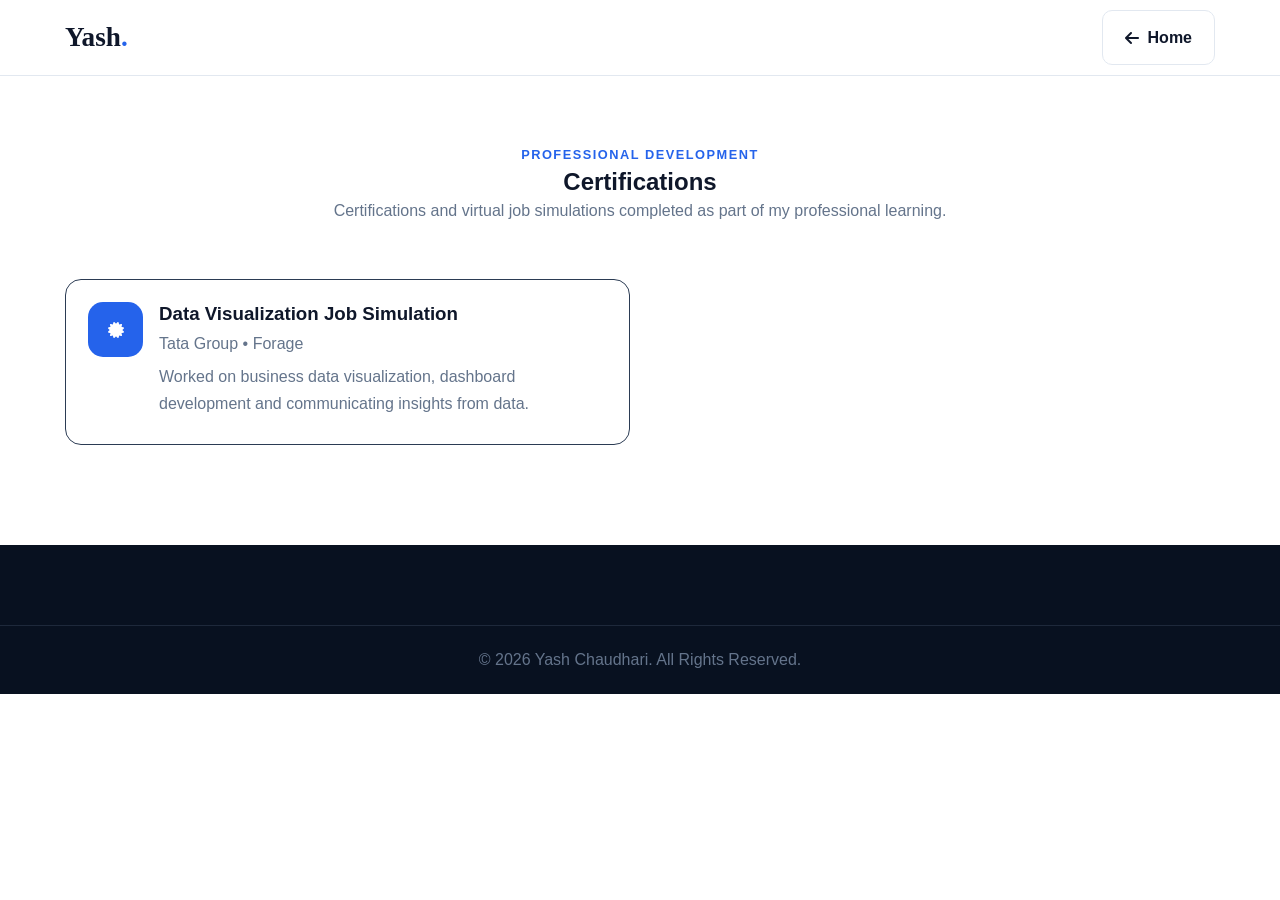
==== pages/certificates.html @ aae5e610 "Initial portfolio deployment" ====
<!DOCTYPE html>

<html lang="en">

<head>

    <meta charset="UTF-8">

    <meta name="viewport"
          content="width=device-width, initial-scale=1.0">

    <title>
        Certifications | Yash Chaudhari
    </title>

    <link rel="stylesheet"
          href="../css/style.css">

    <link rel="stylesheet"
          href="../css/responsive.css">

    <link rel="stylesheet"
          href="https://cdnjs.cloudflare.com/ajax/libs/font-awesome/6.5.2/css/all.min.css">

</head>

<body>

<header class="header">

    <div class="container navbar">

        <a href="../index.html"
           class="logo">

            Yash<span>.</span>

        </a>

        <a href="../index.html"
           class="btn btn-outline">

            <i class="fa-solid fa-arrow-left"></i>

            Home

        </a>

    </div>

</header>


<main>

<section class="section"
         style="padding-top:140px">

    <div class="container">

        <div class="section-heading">

            <span>
                Professional Development
            </span>

            <h1>
                Certifications
            </h1>

            <p>
                Certifications and virtual job simulations
                completed as part of my professional learning.
            </p>

        </div>


        <div class="cert-grid">

            <article class="certificate-card">

                <div class="certificate-icon">

                    <i class="fa-solid fa-certificate"></i>

                </div>

                <div>

                    <h3>
                        Data Visualization Job Simulation
                    </h3>

                    <p>
                        Tata Group • Forage
                    </p>

                    <p>
                        Worked on business data visualization,
                        dashboard development and communicating
                        insights from data.
                    </p>

                </div>

            </article>

        </div>

    </div>

</section>

</main>


<footer class="footer">

    <div class="footer-bottom">

        <p>
            © 2026 Yash Chaudhari.
            All Rights Reserved.
        </p>

    </div>

</footer>

</body>

</html>
---- css/style.css ----
:root {
    --primary: #2563eb;
    --primary-dark: #1d4ed8;
    --secondary: #0f172a;
    --text: #334155;
    --muted: #64748b;
    --background: #ffffff;
    --background-alt: #f8fafc;
    --card: #ffffff;
    --border: #e2e8f0;
    --shadow: 0 12px 35px rgba(15, 23, 42, 0.08);
    --radius: 18px;
}

body.dark-theme {
    --secondary: #f8fafc;
    --text: #cbd5e1;
    --muted: #94a3b8;
    --background: #0f172a;
    --background-alt: #111c31;
    --card: #162033;
    --border: #293548;
    --shadow: 0 15px 40px rgba(0,0,0,.25);
}

* {
    margin: 0;
    padding: 0;
    box-sizing: border-box;
}

html {
    scroll-behavior: smooth;
}

body {
    font-family: "Inter", sans-serif;
    background: var(--background);
    color: var(--text);
    line-height: 1.7;
    transition: background .3s ease, color .3s ease;
}

h1,
h2,
h3,
h4 {
    font-family: "Poppins", sans-serif;
    color: var(--secondary);
    line-height: 1.25;
}

a {
    text-decoration: none;
    color: inherit;
}

img {
    max-width: 100%;
    display: block;
}

ul {
    padding-left: 20px;
}

button,
input,
textarea {
    font: inherit;
}

button {
    cursor: pointer;
}

.container {
    width: min(1150px, 90%);
    margin: auto;
}

.section {
    padding: 100px 0;
}

.section-alt {
    background: var(--background-alt);
}

/* HEADER */

.header {
    position: fixed;
    top: 0;
    width: 100%;
    z-index: 1000;
    background: rgba(255,255,255,.9);
    backdrop-filter: blur(15px);
    border-bottom: 1px solid var(--border);
}

.dark-theme .header {
    background: rgba(15,23,42,.9);
}

.navbar {
    min-height: 75px;
    display: flex;
    justify-content: space-between;
    align-items: center;
}

.logo {
    font-family: "Poppins";
    font-size: 1.7rem;
    font-weight: 800;
    color: var(--secondary);
}

.logo span {
    color: var(--primary);
}

.nav-menu {
    display: flex;
    align-items: center;
    gap: 28px;
}

.nav-link {
    color: var(--text);
    font-size: .94rem;
    font-weight: 600;
    position: relative;
}

.nav-link:hover,
.nav-link.active {
    color: var(--primary);
}

.nav-link::after {
    content: "";
    position: absolute;
    left: 0;
    bottom: -8px;
    width: 0;
    height: 2px;
    background: var(--primary);
    transition: .3s;
}

.nav-link:hover::after,
.nav-link.active::after {
    width: 100%;
}

.nav-actions {
    display: flex;
    gap: 10px;
}

.theme-btn,
.menu-btn {
    width: 42px;
    height: 42px;
    border: 1px solid var(--border);
    border-radius: 10px;
    background: var(--card);
    color: var(--secondary);
}

.menu-btn {
    display: none;
}

/* HERO */

.hero {
    min-height: 100vh;
    padding-top: 150px;
    display: flex;
    align-items: center;
}

.hero-grid {
    display: grid;
    grid-template-columns: 1.2fr .8fr;
    align-items: center;
    gap: 80px;
}

.hero-tag {
    color: var(--primary);
    font-weight: 700;
    margin-bottom: 10px;
}

.hero h1 {
    font-size: clamp(3rem, 6vw, 5rem);
    margin-bottom: 10px;
}

.hero h1 span {
    color: var(--primary);
}

.hero h2 {
    font-size: clamp(1.3rem, 3vw, 2rem);
    margin-bottom: 22px;
}

.hero-description {
    max-width: 680px;
    font-size: 1.08rem;
    color: var(--muted);
}

.hero-buttons {
    display: flex;
    flex-wrap: wrap;
    gap: 15px;
    margin-top: 32px;
}

.btn {
    display: inline-flex;
    align-items: center;
    justify-content: center;
    gap: 9px;
    padding: 13px 22px;
    border-radius: 10px;
    font-weight: 700;
    border: 1px solid transparent;
    transition: .3s ease;
}

.btn-primary {
    background: var(--primary);
    color: white;
}

.btn-primary:hover {
    background: var(--primary-dark);
    transform: translateY(-3px);
}

.btn-outline {
    border-color: var(--border);
    background: var(--card);
    color: var(--secondary);
}

.btn-outline:hover {
    border-color: var(--primary);
    color: var(--primary);
    transform: translateY(-3px);
}

.social-links {
    display: flex;
    gap: 12px;
    margin-top: 30px;
}

.social-links a,
.footer-social a {
    width: 44px;
    height: 44px;
    display: grid;
    place-items: center;
    border-radius: 50%;
    border: 1px solid var(--border);
    background: var(--card);
    font-size: 1.2rem;
    transition: .3s;
}

.social-links a:hover,
.footer-social a:hover {
    background: var(--primary);
    color: white;
    transform: translateY(-4px);
}

.hero-image {
    position: relative;
    display: flex;
    justify-content: center;
    align-items: center;
}

.image-wrapper {
    position: relative;
    width: 370px;
    height: 420px;
    border-radius: 32px;
    overflow: hidden;

    background: var(--card);
    border: 6px solid var(--card);

    box-shadow:
        0 20px 50px rgba(15, 23, 42, 0.18),
        0 0 0 1px rgba(37, 99, 235, 0.08);

    transition:
        transform 0.35s ease,
        box-shadow 0.35s ease;
}

.image-wrapper:hover {
    transform: translateY(-6px);

    box-shadow:
        0 25px 60px rgba(15, 23, 42, 0.22),
        0 0 0 1px rgba(37, 99, 235, 0.15);
}

.image-wrapper img {
    width: 100%;
    height: 100%;

    object-fit: cover;

    /* Controls which part of your photo stays visible */
    object-position: center top;

    display: block;
}

/* HEADINGS */

.section-heading {
    text-align: center;
    max-width: 700px;
    margin: 0 auto 55px;
}

.section-heading > span {
    color: var(--primary);
    font-weight: 700;
    text-transform: uppercase;
    letter-spacing: 1.5px;
    font-size: .8rem;
}

.section-heading h2 {
    font-size: clamp(2rem, 4vw, 2.8rem);
    margin: 8px 0 12px;
}

.section-heading p {
    color: var(--muted);
}

/* ABOUT */

.about-grid {
    display: grid;
    grid-template-columns: 1fr 1fr;
    gap: 70px;
    align-items: center;
}

.about-text h3 {
    font-size: 1.7rem;
    margin-bottom: 18px;
}

.about-text p {
    color: var(--muted);
    margin-bottom: 17px;
}

.about-text .btn {
    margin-top: 12px;
}

.about-cards {
    display: grid;
    grid-template-columns: 1fr 1fr;
    gap: 18px;
}

.info-card {
    background: var(--card);
    border: 1px solid var(--border);
    padding: 22px;
    border-radius: var(--radius);
    box-shadow: var(--shadow);
}

.info-card i {
    color: var(--primary);
    font-size: 1.5rem;
    margin-bottom: 18px;
}

.info-card span,
.info-card strong {
    display: block;
}

.info-card span {
    font-size: .8rem;
    color: var(--muted);
    margin-bottom: 5px;
}

.info-card strong {
    color: var(--secondary);
}

/* SKILLS */

.skills-grid {
    display: grid;
    grid-template-columns: repeat(3, 1fr);
    gap: 22px;
}

.skill-card {
    padding: 30px;
    background: var(--card);
    border: 1px solid var(--border);
    border-radius: var(--radius);
    transition: .3s;
}

.skill-card:hover {
    transform: translateY(-7px);
    box-shadow: var(--shadow);
    border-color: var(--primary);
}

.skill-card > i {
    font-size: 2rem;
    color: var(--primary);
    margin-bottom: 18px;
}

.skill-card h3 {
    margin-bottom: 18px;
}

.skill-tags,
.tech-stack {
    display: flex;
    flex-wrap: wrap;
    gap: 8px;
}

.skill-tags span,
.tech-stack span {
    padding: 6px 11px;
    background: var(--background-alt);
    border: 1px solid var(--border);
    border-radius: 20px;
    font-size: .78rem;
}


/* ==================================
   TOOLS & TECHNOLOGIES SECTION
================================== */
/* REDUCE SPACE ABOVE TOOLKIT */

.toolkit-section {
    padding: 20px 0 60px;
    background: #0f172a;
}

/* REDUCE GAP BETWEEN SKILLS AND TOOLKIT */

#skills {
    padding-bottom: 20px;
}

#toolkit {
    padding-top: 10px;
}

.toolkit-panel {
    background: #0b111b;
    border: 1px solid #29364b;
    border-radius: 20px;
    padding: 28px;
}

/* Heading */

.toolkit-heading {
    display: flex;
    justify-content: space-between;
    align-items: center;
    gap: 40px;
    margin-bottom: 25px;
}

.toolkit-eyebrow {
    display: block;
    color: #22d3ee;
    font-size: 11px;
    font-weight: 700;
    letter-spacing: 1.5px;
    margin-bottom: 8px;
}

.toolkit-heading h2 {
    color: #ffffff;
    font-size: 24px;
    font-weight: 700;
}

.toolkit-heading p {
    color: #9bb5d4;
    max-width: 470px;
    font-size: 13px;
    line-height: 1.7;
}

/* Grid */

.technology-grid {
    display: grid;
    grid-template-columns: repeat(10, minmax(0, 1fr));
    gap: 12px;
}

/* Individual cards */

.technology-card {
    min-width: 0;
    min-height: 112px;
    background: #111b2b;
    border: 1px solid #293950;
    border-radius: 13px;

    display: flex;
    flex-direction: column;
    align-items: center;
    justify-content: center;

    gap: 12px;
    padding: 12px 5px;

    cursor: default;

    transition:
        transform 0.3s ease,
        border-color 0.3s ease,
        box-shadow 0.3s ease,
        background 0.3s ease;
}

.technology-card img {
    width: 42px;
    height: 42px;
    padding: 7px;

    object-fit: contain;
    background: #1b2940;

    border: 1px solid #30415c;
    border-radius: 10px;

    transition: transform 0.3s ease;
}

.technology-card span {
    color: #e2e8f0;
    font-size: 11px;
    font-weight: 600;
    text-align: center;
    line-height: 1.35;
    overflow-wrap: anywhere;
}


/* TECHNOLOGY LOGO STYLING */

.technology-card img {
    width: 46px;
    height: 46px;
    padding: 7px;

    object-fit: contain;

    background: #1b2940;
    border: 1px solid #30415c;
    border-radius: 10px;

    transition: transform 0.3s ease;
}

/* Hover animation */

.technology-card:hover {
    transform: translateY(-6px);
    border-color: #2563eb;
    background: #17243a;

    box-shadow:
        0 10px 25px rgba(37, 99, 235, 0.16);
}

.technology-card:hover img {
    transform: scale(1.12);
}

.technology-card:hover span {
    color: #60a5fa;
}


/* EXPERIENCE */

.timeline {
    max-width: 900px;
    margin: auto;
}

.timeline-card {
    display: grid;
    grid-template-columns: 60px 1fr;
    gap: 20px;
    background: var(--card);
    border: 1px solid var(--border);
    padding: 30px;
    border-radius: var(--radius);
    box-shadow: var(--shadow);
}

.timeline-icon,
.education-icon {
    width: 52px;
    height: 52px;
    display: grid;
    place-items: center;
    border-radius: 14px;
    background: var(--primary);
    color: white;
    font-size: 1.2rem;
}

.timeline-top {
    display: flex;
    justify-content: space-between;
    gap: 20px;
    margin-bottom: 18px;
}

.timeline-top h4 {
    color: var(--primary);
    margin-top: 4px;
}

.timeline-top span {
    color: var(--muted);
    white-space: nowrap;
}

.timeline-card li {
    margin: 8px 0;
    color: var(--muted);
}

/* PROJECTS */

.projects-grid {
    display: grid;
    grid-template-columns: repeat(2, 1fr);
    gap: 28px;
}

.project-card {
    overflow: hidden;
    background: var(--card);
    border: 1px solid var(--border);
    border-radius: var(--radius);
    transition: .35s;
}

.project-card:hover {
    transform: translateY(-8px);
    box-shadow: var(--shadow);
}

.project-image {
    height: 240px;
    overflow: hidden;
    background: var(--background-alt);
}

.project-image img {
    width: 100%;
    height: 100%;
    object-fit: cover;
    transition: transform .5s;
}

.project-card:hover .project-image img {
    transform: scale(1.04);
}

.project-content {
    padding: 25px;
}

.project-type {
    display: inline-block;
    color: var(--primary);
    font-size: .78rem;
    font-weight: 700;
    margin-bottom: 10px;
}

.project-content h3 {
    font-size: 1.35rem;
    margin-bottom: 10px;
}

.project-content p {
    color: var(--muted);
    margin-bottom: 18px;
}

.tech-stack {
    margin-bottom: 22px;
}

.project-links {
    display: flex;
    gap: 20px;
    border-top: 1px solid var(--border);
    padding-top: 18px;
}

.project-links a {
    font-weight: 700;
    font-size: .9rem;
    color: var(--secondary);
}

.project-links a:hover {
    color: var(--primary);
}

.center-button {
    text-align: center;
    margin-top: 45px;
}

/* CERTIFICATES */

.cert-grid {
    display: grid;
    grid-template-columns: repeat(2, 1fr);
    gap: 20px;
}

.certificate-card {
    background: var(--card);
    border: 1px solid var(--border);
    padding: 25px;
    border-radius: var(--radius);
    display: flex;
    gap: 20px;
}

.certificate-icon {
    width: 55px;
    height: 55px;
    flex-shrink: 0;
    display: grid;
    place-items: center;
    border-radius: 15px;
    background: var(--primary);
    color: white;
}

.certificate-card p {
    color: var(--muted);
    margin: 5px 0;
}

.certificate-card a {
    color: var(--primary);
    font-weight: 700;
    font-size: .85rem;
}

/* EDUCATION */

.education-card {
    max-width: 750px;
    margin: auto;
    padding: 30px;
    border: 1px solid var(--border);
    border-radius: var(--radius);
    background: var(--card);
    display: flex;
    gap: 22px;
    box-shadow: var(--shadow);
}

.education-card p {
    color: var(--primary);
    font-weight: 600;
    margin: 5px 0;
}

.education-card span {
    color: var(--muted);
}

/* CONTACT */

.contact-section {
    background: var(--background-alt);
}

.contact-grid {
    display: grid;
    grid-template-columns: 1fr 1fr;
    gap: 70px;
}

.contact-content h3 {
    font-size: 1.7rem;
    margin-bottom: 15px;
}

.contact-content > p {
    color: var(--muted);
}

.contact-links {
    display: grid;
    gap: 14px;
    margin-top: 30px;
}

.contact-links a {
    padding: 18px;
    border-radius: 14px;
    border: 1px solid var(--border);
    background: var(--card);
    display: flex;
    align-items: center;
    gap: 15px;
}

.contact-links i {
    font-size: 1.5rem;
    color: var(--primary);
}

.contact-links span,
.contact-links strong {
    display: block;
}

.contact-links span {
    color: var(--muted);
    font-size: .78rem;
}

.contact-form {
    background: var(--card);
    padding: 30px;
    border: 1px solid var(--border);
    border-radius: var(--radius);
    box-shadow: var(--shadow);
}

.form-group {
    margin-bottom: 18px;
}

.form-group label {
    display: block;
    margin-bottom: 7px;
    font-weight: 600;
    color: var(--secondary);
}

.form-group input,
.form-group textarea {
    width: 100%;
    border: 1px solid var(--border);
    background: var(--background);
    color: var(--text);
    padding: 13px;
    border-radius: 10px;
    outline: none;
}

.form-group input:focus,
.form-group textarea:focus {
    border-color: var(--primary);
}

/* FOOTER */

.footer {
    background: #081120;
    color: #cbd5e1;
    padding-top: 45px;
}

.footer .logo {
    color: white;
}

.footer-content {
    display: flex;
    justify-content: space-between;
    align-items: center;
    gap: 30px;
}

.footer-content p {
    margin-top: 7px;
    color: #94a3b8;
}

.footer-social {
    display: flex;
    gap: 10px;
}

.footer-social a {
    background: #111c31;
    border-color: #253149;
    color: white;
}

.footer-bottom {
    border-top: 1px solid #1e293b;
    text-align: center;
    margin-top: 35px;
    padding: 20px;
    color: #64748b;
}

/* SCROLL TOP */

.scroll-top {
    position: fixed;
    right: 25px;
    bottom: 25px;
    width: 45px;
    height: 45px;
    border: 0;
    border-radius: 12px;
    background: var(--primary);
    color: white;
    opacity: 0;
    visibility: hidden;
    transition: .3s;
}

.scroll-top.show {
    opacity: 1;
    visibility: visible;
}

/* ANIMATIONS */

.reveal {
    opacity: 0;
    transform: translateY(35px);
    transition:
        opacity .7s ease,
        transform .7s ease;
}

.reveal.visible {
    opacity: 1;
    transform: translateY(0);
}

/* ============================
   NLP & DEEP LEARNING ICONS
============================ */

.technology-symbol {
    width: 42px;
    height: 42px;
    padding: 7px;

    display: flex;
    align-items: center;
    justify-content: center;

    background: #1b2940;
    border: 1px solid #30415c;
    border-radius: 10px;

    color: #3b82f6;
    font-size: 23px;

    transition: transform 0.3s ease;
}

.technology-card:hover .technology-symbol {
    transform: scale(1.12);
}

/* INTERACTIVE SKILL CARDS */

.skill-card {
    cursor: pointer;
    position: relative;

    transition:
        transform 0.3s ease,
        box-shadow 0.3s ease,
        border-color 0.3s ease;

    transform-origin: center;
}

/* Hover effect */

.skill-card:hover {
    transform: translateY(-5px);
    border-color: #2563eb;
    box-shadow: 0 12px 30px rgba(37, 99, 235, 0.15);
}

/* Click-to-pop effect */

.skill-card.skill-active {
    transform: translateY(-8px) scale(1.035);

    border-color: #3b82f6;

    box-shadow:
        0 0 0 1px rgba(59, 130, 246, 0.3),
        0 15px 35px rgba(37, 99, 235, 0.25);

    z-index: 2;
}

/* Keep selected card raised when hovered */

.skill-card.skill-active:hover {
    transform: translateY(-8px) scale(1.035);
}

/* Keyboard focus */

.skill-card:focus-visible {
    outline: 2px solid #60a5fa;
    outline-offset: 4px;
}


/* ==========================================
   TOOLKIT - LIGHT & DARK MODE SUPPORT
========================================== */

/* LIGHT MODE - DEFAULT */

body:not(.dark-theme) .toolkit-section {
    background: #f8fafc;
}

body:not(.dark-theme) .toolkit-panel {
    background: #ffffff;
    border: 1px solid #e2e8f0;
    box-shadow: 0 8px 30px rgba(15, 23, 42, 0.04);
}

body:not(.dark-theme) .toolkit-heading h2 {
    color: #0f172a;
}

body:not(.dark-theme) .toolkit-heading p {
    color: #64748b;
}

body:not(.dark-theme) .toolkit-eyebrow {
    color: #2563eb;
}

/* LIGHT MODE TECHNOLOGY CARDS */

body:not(.dark-theme) .technology-card {
    background: #ffffff;
    border: 1px solid #e2e8f0;
    box-shadow: 0 2px 8px rgba(15, 23, 42, 0.03);
}

body:not(.dark-theme) .technology-card span {
    color: #334155;
}

body:not(.dark-theme) .technology-card img,
body:not(.dark-theme) .technology-symbol {
    background: #f1f5f9;
    border: 1px solid #e2e8f0;
}

body:not(.dark-theme) .technology-symbol {
    color: #2563eb;
}

/* LIGHT MODE HOVER */

body:not(.dark-theme) .technology-card:hover {
    background: #eff6ff;
    border-color: #3b82f6;

    transform: translateY(-6px);

    box-shadow:
        0 10px 25px rgba(37, 99, 235, 0.12);
}

body:not(.dark-theme) .technology-card:hover span {
    color: #2563eb;
}

/* ==========================================
   DARK MODE
========================================== */

body.dark-theme .toolkit-section {
    background: #0f172a;
}

body.dark-theme .toolkit-panel {
    background: #0b111b;
    border: 1px solid #29364b;
}

body.dark-theme .toolkit-heading h2 {
    color: #ffffff;
}

body.dark-theme .toolkit-heading p {
    color: #9bb5d4;
}

body.dark-theme .toolkit-eyebrow {
    color: #22d3ee;
}

body.dark-theme .technology-card {
    background: #111b2b;
    border: 1px solid #293950;
}

body.dark-theme .technology-card span {
    color: #e2e8f0;
}

body.dark-theme .technology-card img,
body.dark-theme .technology-symbol {
    background: #1b2940;
    border: 1px solid #30415c;
}

body.dark-theme .technology-symbol {
    color: #3b82f6;
}

/* DARK MODE HOVER */

body.dark-theme .technology-card:hover {
    background: #17243a;
    border-color: #3b82f6;

    transform: translateY(-6px);

    box-shadow:
        0 10px 25px rgba(37, 99, 235, 0.16);
}

body.dark-theme .technology-card:hover span {
    color: #60a5fa;
}

/* SMOOTH THEME TRANSITION */

.toolkit-section,
.toolkit-panel,
.toolkit-heading h2,
.toolkit-heading p,
.technology-card,
.technology-card span,
.technology-card img,
.technology-symbol {
    transition:
        background-color 0.3s ease,
        color 0.3s ease,
        border-color 0.3s ease,
        box-shadow 0.3s ease,
        transform 0.3s ease;
}


/* =====================================
   PROFESSIONAL EXPERIENCE TIMELINE
===================================== */

.experience-section {
    background: var(--background-alt);
}

.experience-timeline {
    max-width: 1050px;
    margin: 0 auto;
    position: relative;
}

/* Vertical timeline */

.experience-item {
    position: relative;
    padding: 0 0 20px 32px;
    border-left: 1px solid var(--border);
}

/* Turquoise timeline dot */

.experience-dot {
    position: absolute;
    left: -5px;
    top: 8px;

    width: 9px;
    height: 9px;

    background: #14b8a6;
    border-radius: 50%;

    box-shadow: 0 0 0 4px var(--background-alt);
}

/* Role, company and date */

.experience-header {
    display: flex;
    justify-content: space-between;
    align-items: flex-start;
    gap: 24px;
    margin-bottom: 15px;
}

.experience-heading h3 {
    font-size: 1.15rem;
    font-weight: 700;
    color: var(--secondary);
    margin-bottom: 5px;
}

.experience-heading h4 {
    font-size: 0.9rem;
    font-weight: 600;
    color: #0d9488;
}

.experience-date {
    font-size: 0.75rem;
    font-weight: 600;
    letter-spacing: 0.5px;
    color: var(--muted);
    white-space: nowrap;
    padding-top: 4px;
}

/* Responsibilities */

.experience-list {
    list-style: none;
    margin: 0;
    padding: 0;
}

.experience-list li {
    position: relative;
    padding-left: 18px;
    margin-bottom: 13px;

    color: var(--text);
    font-size: 0.94rem;
    line-height: 1.8;
}

/* Turquoise bullet points */

.experience-list li::before {
    content: "";
    position: absolute;
    left: 0;
    top: 12px;

    width: 5px;
    height: 5px;

    background: #14b8a6;
    border-radius: 50%;
}

/* Dark theme */

body.dark-theme .experience-section {
    background: var(--background-alt);
}

body.dark-theme .experience-heading h4 {
    color: #2dd4bf;
}

/* Subtle interaction */

.experience-item {
    transition: transform 0.3s ease;
}

.experience-item:hover {
    transform: translateX(4px);
}

/* =====================================
   TOOLKIT - MATCH WEBSITE BACKGROUND
===================================== */

/* Match the website background */
#toolkit.toolkit-section {
    background: var(--background);
}

/* Remove the separate dark panel */
#toolkit .toolkit-panel {
    background: transparent;
    border: none;
    box-shadow: none;
    border-radius: 0;
    padding: 0;
}

/* Keep heading consistent with website */
#toolkit .toolkit-heading h2 {
    color: var(--secondary);
}

#toolkit .toolkit-heading p {
    color: var(--muted);
}

#toolkit .toolkit-eyebrow {
    color: var(--primary);
}

/* Technology cards */
#toolkit .technology-card {
    background: var(--card);
    border: 1px solid var(--border);
}

#toolkit .technology-card span {
    color: var(--text);
}

/* Icon containers */
#toolkit .technology-card img,
#toolkit .technology-symbol {
    background: var(--background-alt);
    border: 1px solid var(--border);
}

/* Hover effects */
#toolkit .technology-card:hover {
    transform: translateY(-6px);
    border-color: var(--primary);
    box-shadow: 0 10px 25px rgba(37, 99, 235, 0.15);
}

/* PROFESSIONAL TOOLKIT OUTER BORDER */

#toolkit .toolkit-panel {
    background: transparent;

    border: 1px solid #334155;

    border-radius: 14px;

    padding: 28px;

    box-shadow: none;

    transition:
        border-color 0.3s ease,
        background-color 0.3s ease;
}

/* LIGHT MODE */

body:not(.dark-theme) #toolkit .toolkit-panel {
    border-color: #cbd5e1;
}

/* DARK MODE */

body.dark-theme #toolkit .toolkit-panel {
    border-color: #475569;
}


/* ===================================
   INTERACTIVE SKILL BADGES
=================================== */

/* Target individual skill badges */
#skills .skill-tags span,
#skills .skill-tags button {
    display: inline-flex;
    align-items: center;
    justify-content: center;

    cursor: pointer;
    position: relative;

    transition:
        transform 0.25s ease,
        background-color 0.25s ease,
        border-color 0.25s ease,
        box-shadow 0.25s ease;
}

/* Hover effect */

#skills .skill-tags span:hover,
#skills .skill-tags button:hover {
    transform: translateY(-3px) scale(1.05);
    border-color: #3b82f6;
}

/* Click selected effect */

#skills .skill-tags .badge-active {
    transform: translateY(-4px) scale(1.08);
    border-color: #3b82f6;
    background: rgba(37, 99, 235, 0.14);
    color: #60a5fa;

    box-shadow:
        0 4px 15px rgba(37, 99, 235, 0.25);

    z-index: 2;
}

/* Keep badge popped when hovered */

#skills .skill-tags .badge-active:hover {
    transform: translateY(-4px) scale(1.08);
}

/* Keyboard focus */

#skills .skill-tags button:focus-visible {
    outline: 2px solid #60a5fa;
    outline-offset: 3px;
}

@media (prefers-reduced-motion: reduce) {
    #skills .skill-tags span,
    #skills .skill-tags button {
        transition: none;
    }
}


/* ====================================
   PROFESSIONAL PROJECT ACTION BUTTONS
==================================== */

.project-actions {
    display: flex;
    align-items: center;
    flex-wrap: wrap;
    gap: 12px;
    margin-top: 18px;
}

.project-btn {
    display: inline-flex;
    align-items: center;
    justify-content: center;
    gap: 9px;

    min-width: 125px;
    min-height: 44px;
    padding: 10px 18px;

    font-size: 13px;
    font-weight: 600;
    text-decoration: none;
    border-radius: 10px;

    transition:
        transform 0.25s ease,
        background-color 0.25s ease,
        border-color 0.25s ease,
        box-shadow 0.25s ease;
}

/* GitHub - outlined button */

.github-btn {
    color: var(--text);
    background: transparent;
    border: 1px solid var(--border);
}

.github-btn:hover {
    color: var(--primary);
    background: rgba(59, 130, 246, 0.08);
    border-color: #3b82f6;
    transform: translateY(-3px);
}

/* Live Demo - filled button */

.demo-btn {
    color: #ffffff;
    background: #2563eb;
    border: 1px solid #2563eb;
}

.demo-btn:hover {
    color: #ffffff;
    background: #1d4ed8;
    border-color: #1d4ed8;
    transform: translateY(-3px);
    box-shadow: 0 8px 20px rgba(37, 99, 235, 0.25);
}

/* Icon sizing */

.project-btn i {
    font-size: 15px;
}

/* Keyboard accessibility */

.project-btn:focus-visible {
    outline: 2px solid #60a5fa;
    outline-offset: 3px;
}

@media (prefers-reduced-motion: reduce) {
    .project-btn {
        transition: none;
    }

    .project-btn:hover {
        transform: none;
    }
}


/* =====================================
   EXPAND PROJECT CARD WIDTH
===================================== */

/* Project grid container */

.projects-grid {
    display: grid;
    grid-template-columns: repeat(2, minmax(0, 1fr));
    gap: 24px;
    width: 100%;
}

/* Make Vehicle Price Prediction full width */


/* Professional project card layout */

.vehicle-project {
    overflow: hidden;
    border-radius: 16px;
}

/* Project screenshot */

.vehicle-project .project-image {
    width: 100%;
    height: 340px;
    overflow: hidden;
}

.vehicle-project .project-image img {
    display: block;
    width: 100%;
    height: 100%;
    object-fit: cover;
    object-position: center top;
}

/* Project content */

.vehicle-project .project-content {
    padding: 28px;
}

/* Project description */

.vehicle-project .project-content p {
    max-width: 850px;
    line-height: 1.8;
}


/* ==========================================
   ALIGN PROJECT BUTTONS AT SAME HEIGHT
========================================== */

/* Make project cards equal height */
.projects-grid {
    align-items: stretch;
}

/* Project card layout */
.project-card {
    display: flex;
    flex-direction: column;
    height: 100%;
}

/* Project content */
.project-card .project-content {
    display: flex;
    flex-direction: column;
    flex: 1;
}

/* Push buttons to the bottom */
.project-card .project-actions {
    margin-top: auto;
    padding-top: 20px;

    display: flex;
    align-items: center;
    justify-content: flex-start;
    gap: 12px;
    flex-wrap: wrap;
}

/* Consistent button dimensions */
.project-card .project-btn {
    min-width: 100px;
    min-height: 38px;

    display: inline-flex;
    align-items: center;
    justify-content: center;
    gap: 8px;
}


/* ==========================================
   INTERACTIVE PROJECT TECHNOLOGY BADGES
========================================== */

.project-card .tech-stack span {
    display: inline-flex;
    align-items: center;
    justify-content: center;

    position: relative;
    cursor: pointer;
    user-select: none;

    transition:
        transform 0.25s ease,
        background-color 0.25s ease,
        border-color 0.25s ease,
        box-shadow 0.25s ease,
        color 0.25s ease;
}

/* Hover animation */

.project-card .tech-stack span:hover {
    transform: translateY(-3px) scale(1.05);
    border-color: #3b82f6;
}

/* Selected badge animation */

.project-card .tech-stack span.tech-active {
    transform: translateY(-4px) scale(1.08);

    background: rgba(37, 99, 235, 0.15);
    border-color: #3b82f6;
    color: #60a5fa;

    box-shadow:
        0 5px 16px rgba(37, 99, 235, 0.25);

    z-index: 2;
}

/* Keep the selected badge raised */

.project-card .tech-stack span.tech-active:hover {
    transform: translateY(-4px) scale(1.08);
}

/* Keyboard focus */

.project-card .tech-stack span:focus-visible {
    outline: 2px solid #60a5fa;
    outline-offset: 3px;
}

/* Mobile optimization */

@media (max-width: 480px) {
    .project-card .tech-stack span.tech-active {
        transform: translateY(-2px) scale(1.04);
    }
}

/* Accessibility */

@media (prefers-reduced-motion: reduce) {
    .project-card .tech-stack span {
        transition: none;
    }

    .project-card .tech-stack span:hover,
    .project-card .tech-stack span.tech-active {
        transform: none;
    }
}


/* VIEW ALL PROJECTS BUTTON */

.view-all-btn {
    display: inline-flex;
    align-items: center;
    justify-content: center;
    gap: 12px;

    padding: 13px 22px;
    border: 1px solid var(--border);
    border-radius: 10px;

    background: var(--card);
    color: var(--text);

    font-size: 14px;
    font-weight: 600;
    text-decoration: none;

    transition: all 0.3s ease;
}

.view-all-btn:hover {
    background: #2563eb;
    color: #ffffff;
    border-color: #2563eb;
    transform: translateY(-3px);
    box-shadow: 0 8px 20px rgba(37,99,235,0.2);
}

.view-all-btn i {
    transition: transform 0.3s ease;
}

.view-all-btn:hover i {
    transform: translateX(4px);
}


/* ======================================
   UNIFORM PROJECT CARD SIZES
====================================== */

/* Two equal columns on desktop */

.projects-grid {
    display: grid;
    grid-template-columns: repeat(2, minmax(0, 1fr));
    gap: 24px;
    align-items: stretch;
}

/* Equal project card dimensions */

.projects-grid > .project-card {
    grid-column: auto;
    width: 100%;
    max-width: none;

    display: flex;
    flex-direction: column;

    height: 100%;
    overflow: hidden;
    border-radius: 16px;
}

/* Consistent screenshot dimensions */

.projects-grid .project-image {
    width: 100%;
    height: 230px;
    overflow: hidden;
}

.projects-grid .project-image img {
    display: block;
    width: 100%;
    height: 100%;

    object-fit: cover;
    object-position: center top;
}

/* Consistent project content */

.projects-grid .project-content {
    display: flex;
    flex-direction: column;
    flex: 1;

    padding: 22px;
}

/* Align buttons along bottom */

.projects-grid .project-actions {
    margin-top: auto;
    padding-top: 20px;

    display: flex;
    align-items: center;
    gap: 12px;
}


/* ==================================
   PROFESSIONAL CONTACT CARDS
================================== */

.contact-links {
    display: flex;
    flex-direction: column;
    gap: 14px;
    margin-top: 28px;
}

.contact-link {
    display: flex;
    align-items: center;
    gap: 16px;

    padding: 18px 20px;

    background: var(--card);
    border: 1px solid var(--border);
    border-radius: 14px;

    text-decoration: none;
    transition: all 0.3s ease;
}

/* Contact icons */

.contact-icon {
    width: 42px;
    height: 42px;

    display: flex;
    align-items: center;
    justify-content: center;
    flex-shrink: 0;

    background: rgba(37, 99, 235, 0.1);
    border-radius: 11px;

    color: #2563eb;
    font-size: 19px;
}

/* Contact text */

.contact-details {
    display: flex;
    flex-direction: column;
    gap: 5px;
    min-width: 0;
}

.contact-details span {
    font-size: 12px;
    color: var(--muted);
}

.contact-details strong {
    font-size: 14px;
    font-weight: 600;
    color: var(--text);
    overflow-wrap: anywhere;
}

/* Right arrow */

.contact-arrow {
    margin-left: auto;
    font-size: 13px;
    color: var(--muted);
    opacity: 0;

    transition: all 0.3s ease;
}

/* Hover effect */

.contact-link:hover {
    transform: translateY(-4px);
    border-color: var(--primary);

    box-shadow:
        0 10px 25px rgba(37, 99, 235, 0.12);
}

.contact-link:hover .contact-arrow {
    opacity: 1;
    color: var(--primary);
    transform: translate(2px, -2px);
}

.contact-link:focus-visible {
    outline: 2px solid var(--primary);
    outline-offset: 3px;
}

@media (prefers-reduced-motion: reduce) {
    .contact-link,
    .contact-arrow {
        transition: none;
    }

    .contact-link:hover {
        transform: none;
    }
}


/* CERTIFICATE DETAILS */

.certificate-organization {
    color: var(--muted);
    font-size: 14px;
    margin: 6px 0;
}

.certificate-date {
    display: block;
    color: var(--muted);
    font-size: 12px;
    margin: 8px 0 14px;
}

/* VIEW CERTIFICATE BUTTON */


/* ==========================================
   MODERN GRADIENT CERTIFICATE BUTTON
========================================== */

#certifications a.certificate-view-btn {
    display: inline-flex;
    align-items: center;
    justify-content: center;
    gap: 7px;

    width: fit-content;
    min-width: 0;
    min-height: 34px;

    padding: 8px 15px;
    margin-top: 12px;

    /* Blue to Purple Gradient */
    background: linear-gradient(
        135deg,
        #2563eb 0%,
        #7c3aed 100%
    );

    /* Always visible text */
    color: #ffffff !important;
    -webkit-text-fill-color: #ffffff;

    border: none;
    border-radius: 999px;

    font-size: 12px;
    font-weight: 600;
    line-height: 1.2;
    text-decoration: none;

    opacity: 1;
    visibility: visible;

    cursor: pointer;

    box-shadow: 0 4px 12px rgba(79, 70, 229, 0.18);

    transition:
        transform 0.25s ease,
        box-shadow 0.25s ease,
        filter 0.25s ease;
}

/* Icon and text always white */

#certifications .certificate-view-btn span,
#certifications .certificate-view-btn i {
    color: #ffffff !important;
    -webkit-text-fill-color: #ffffff;
    opacity: 1;
    visibility: visible;
}

/* Professional hover */

#certifications a.certificate-view-btn:hover {
    color: #ffffff !important;
    -webkit-text-fill-color: #ffffff;

    transform: translateY(-3px) scale(1.035);

    filter: brightness(1.12);

    box-shadow:
        0 8px 20px rgba(99, 102, 241, 0.3);
}

/* Click animation */

#certifications a.certificate-view-btn:active {
    transform: scale(0.97);
}

/* Keyboard focus */

#certifications a.certificate-view-btn:focus-visible {
    outline: 2px solid #93c5fd;
    outline-offset: 3px;
}

/* Prevent button stretching inside flex containers */

#certifications .certificate-content .certificate-view-btn {
    align-self: flex-start;
    flex: 0 0 auto;
}

/* Reduced motion */

@media (prefers-reduced-motion: reduce) {
    #certifications a.certificate-view-btn {
        transition: none;
    }

    #certifications a.certificate-view-btn:hover,
    #certifications a.certificate-view-btn:active {
        transform: none;
    }
}


/* =========================================
   CERTIFICATE BUTTON ALIGNMENT FIX
   ========================================= */

/* Equal-height certificate cards */
.certifications-grid {
    display: grid;
    grid-template-columns: repeat(2, minmax(0, 1fr));
    gap: 20px;
    align-items: stretch;
}

/* Certificate card layout */
.certificate-card {
    display: flex;
    align-items: flex-start;
    gap: 16px;

    height: 100%;
    box-sizing: border-box;
    padding: 22px;

    border-radius: 16px;
}

/* Certificate information */
.certificate-content {
    display: flex;
    flex-direction: column;
    align-items: flex-start;

    flex: 1;
    min-width: 0;
    height: 100%;
}

/* Certificate title */
.certificate-content h3 {
    margin: 0 0 8px;
    line-height: 1.4;
}

/* Organization name */
.certificate-organization {
    margin: 0 0 8px;
}

/* Certificate date */
.certificate-date {
    display: block;
    margin-bottom: 6px;
}

/* VIEW CERTIFICATE BUTTON */
.certificate-view-btn {
    display: inline-flex;
    align-items: center;
    justify-content: center;
    gap: 7px;

    width: fit-content;
    margin-top: auto;

    padding: 9px 16px;
    border-radius: 50px;

    background: linear-gradient(
        135deg,
        #2563eb,
        #7c3aed
    );

    color: #ffffff !important;
    text-decoration: none;

    font-size: 12px;
    font-weight: 600;
    white-space: nowrap;

    transition: transform 0.3s ease,
                box-shadow 0.3s ease;
}

/* Space above button */
.certificate-view-btn {
    margin-top: auto;
}

/* Hover animation */
.certificate-view-btn:hover {
    transform: translateY(-3px);

    box-shadow:
        0 6px 18px rgba(99, 102, 241, 0.35);
}

/* Responsive layout */
@media (max-width: 768px) {

    .certifications-grid {
        grid-template-columns: 1fr;
        gap: 16px;
    }

    .certificate-card {
        min-height: 190px;
    }
}



/* CERTIFICATE CARD ALIGNMENT */

.certificate-card {
    display: flex;
    align-items: flex-start;
    gap: 16px;
    height: 100%;
    box-sizing: border-box;
}

.certificate-content {
    display: flex;
    flex-direction: column;
    align-items: flex-start;
    flex: 1;
    min-width: 0;
    align-self: stretch;
}

.certificate-view-btn {
    display: inline-flex;
    align-items: center;
    justify-content: center;
    gap: 7px;

    width: fit-content;
    margin-top: auto;
    padding: 8px 14px;

    border-radius: 50px;
    background: linear-gradient(135deg, #2563eb, #7c3aed);
    color: #ffffff !important;

    font-size: 11px;
    font-weight: 600;
    text-decoration: none;
    white-space: nowrap;

    transition: transform 0.3s ease,
                box-shadow 0.3s ease;
}

.certificate-view-btn:hover {
    transform: translateY(-3px);
    box-shadow: 0 6px 18px rgba(99, 102, 241, 0.35);
}


/* Move only Cisco Python Certificate Button Downward */

.certificate-view-btn.cisco-python-btn {
    position: relative;
    top: 20px;
}

/* Keep hover animation */
.certificate-view-btn.cisco-python-btn:hover {
    transform: translateY(-3px);
}


/* ========================================
   PROFESSIONAL EXPERIENCE TIMELINE
======================================== */

.experience-item {
    position: relative;
    padding: 0 0 32px 30px;
    border-left: 1px solid #2b3b53;
}

/* Timeline dot */
.experience-item::before {
    content: "";
    position: absolute;
    left: -5px;
    top: 8px;

    width: 9px;
    height: 9px;
    border-radius: 50%;
    background: #14b8a6;
}

/* Experience heading */
.experience-header {
    display: flex;
    align-items: flex-start;
    justify-content: space-between;
    gap: 20px;
    margin-bottom: 16px;
}

.experience-title h3 {
    font-size: 18px;
    font-weight: 700;
    margin: 0 0 6px;
    color: #ffffff;
}

.experience-company {
    font-size: 14px;
    font-weight: 600;
    color: #14b8a6;
}

.experience-date {
    font-size: 11px;
    letter-spacing: 0.5px;
    color: #9ab8e0;
    white-space: nowrap;
}

/* Experience bullet points */
.experience-details {
    margin: 0;
    padding-left: 16px;
}

.experience-details li {
    color: #d1e3ff;
    font-size: 14px;
    line-height: 1.8;
    margin-bottom: 12px;
    padding-left: 2px;
}

.experience-details li::marker {
    color: #14b8a6;
}

/* Responsive */
@media (max-width: 768px) {
    .experience-header {
        flex-direction: column;
        gap: 8px;
    }

    .experience-date {
        white-space: normal;
    }

    .experience-item {
        padding-left: 22px;
    }
}



/* ==========================================
   CERTIFICATION CARDS - INTERACTIVE EFFECT
========================================== */

/* Default certificate card */
.certificate-card {
    position: relative;
    cursor: pointer;

    border: 1px solid #2b3b53;
    border-radius: 16px;

    transition:
        transform 0.3s ease,
        box-shadow 0.3s ease,
        border-color 0.3s ease;

    will-change: transform;
}

/* Hover - Card pops upward */
.certificate-card:hover {
    transform: translateY(-8px) scale(1.015);

    border-color: #3b82f6;

    box-shadow:
        0 12px 30px rgba(37, 99, 235, 0.18),
        0 0 15px rgba(59, 130, 246, 0.08);

    z-index: 2;
}

/* Click - Small press animation */
.certificate-card:active {
    transform: translateY(-3px) scale(0.99);

    transition-duration: 0.12s;
}

/* Certificate icon animation */
.certificate-icon {
    transition:
        transform 0.3s ease,
        box-shadow 0.3s ease;
}

.certificate-card:hover .certificate-icon {
    transform: scale(1.08);

    box-shadow:
        0 5px 15px rgba(37, 99, 235, 0.25);
}

/* View Certificate button animation */
.certificate-view-btn {
    transition:
        transform 0.3s ease,
        box-shadow 0.3s ease;
}

.certificate-view-btn:hover {
    transform: translateY(-3px);

    box-shadow:
        0 6px 18px rgba(124, 58, 237, 0.35);
}

/* Keyboard accessibility */
.certificate-card:focus-within {
    border-color: #3b82f6;
}

/* Mobile devices */
@media (max-width: 768px) {

    .certificate-card:hover {
        transform: translateY(-4px) scale(1.005);
    }

}

/* Respect reduced-motion preferences */
@media (prefers-reduced-motion: reduce) {

    .certificate-card,
    .certificate-icon,
    .certificate-view-btn {
        transition: none;
    }

    .certificate-card:hover,
    .certificate-card:active {
        transform: none;
    }
}



/* ==========================================
   EXPERIENCE SECTION - LIGHT MODE FIX
========================================== */

/* Light mode background */
body:not(.dark-theme) #experience {
    background-color: #f8fafc;
}

/* Experience title */
body:not(.dark-theme) .experience-title h3 {
    color: #0f172a !important;
}

/* Company name */
body:not(.dark-theme) .experience-company {
    color: #0d9488 !important;
}

/* Experience date */
body:not(.dark-theme) .experience-date {
    color: #475569 !important;
}

/* Experience description */
body:not(.dark-theme) .experience-details li {
    color: #334155 !important;
}

/* Timeline border */
body:not(.dark-theme) .experience-item {
    border-left-color: #cbd5e1;
}

/* Timeline dot */
body:not(.dark-theme) .experience-item::before {
    background-color: #0d9488;
}

/* Bullet point color */
body:not(.dark-theme) .experience-details li::marker {
    color: #0d9488;
}

/* Experience section heading */
body:not(.dark-theme) #experience h2 {
    color: #0f172a !important;
}


/* =========================================
   EDUCATION CARD - INTERACTIVE ANIMATION
========================================= */

#education .education-card {
    position: relative;
    cursor: pointer;
    border: 1px solid rgba(148, 163, 184, 0.18);
    border-radius: 16px;

    transition:
        transform 0.3s ease,
        box-shadow 0.3s ease,
        border-color 0.3s ease;
}

/* Hover - Slight Pop Up */
#education .education-card:hover {
    transform: translateY(-6px) scale(1.015);
    border-color: #2563eb;

    box-shadow:
        0 12px 30px rgba(37, 99, 235, 0.15);
}

/* Click - Pop Effect */
#education .education-card:active {
    transform: translateY(-2px) scale(1.025);
    border-color: #3b82f6;
}

/* Keyboard focus */
#education .education-card:focus-visible {
    outline: 2px solid #3b82f6;
    outline-offset: 4px;
}

/* Light Mode */
body:not(.dark-theme) #education .education-card:hover {
    border-color: #2563eb;

    box-shadow:
        0 12px 28px rgba(37, 99, 235, 0.12);
}

/* Mobile Responsive */
@media (max-width: 768px) {
    #education .education-card:hover {
        transform: translateY(-3px) scale(1.01);
    }
}

/* Accessibility */
@media (prefers-reduced-motion: reduce) {
    #education .education-card {
        transition: none;
    }
}


/* =====================================
   ABOUT ME - INTERACTIVE INFO CARDS
===================================== */

/* Default card styling */
#about .info-card {
    position: relative;
    cursor: pointer;

    transition:
        transform 0.3s ease,
        border-color 0.3s ease,
        box-shadow 0.3s ease;
}

/* Hover animation */
#about .info-card:hover {
    transform: translateY(-6px) scale(1.025);

    border-color: #2563eb;

    box-shadow:
        0 12px 28px rgba(37, 99, 235, 0.16);
}

/* Click animation */
#about .info-card:active {
    transform: translateY(-2px) scale(1.035);
}

/* Selected card */
#about .info-card.card-selected {
    transform: translateY(-5px) scale(1.02);

    border-color: #3b82f6;

    box-shadow:
        0 10px 25px rgba(37, 99, 235, 0.20);
}

/* Keyboard accessibility */
#about .info-card:focus-visible {
    outline: 2px solid #3b82f6;
    outline-offset: 3px;
}

/* Light mode */
body:not(.dark-theme) #about .info-card:hover,
body:not(.dark-theme) #about .info-card.card-selected {
    border-color: #2563eb;

    box-shadow:
        0 10px 25px rgba(37, 99, 235, 0.12);
}

/* Mobile responsive */
@media (max-width: 768px) {
    #about .info-card:hover {
        transform: translateY(-3px) scale(1.01);
    }
}

/* Reduced motion */
@media (prefers-reduced-motion: reduce) {
    #about .info-card {
        transition: none;
    }
}
---- css/responsive.css ----
@media (max-width: 950px) {

    .menu-btn {
        display: block;
    }

    .nav-menu {
        position: fixed;
        top: 76px;
        left: -100%;
        width: 100%;
        height: calc(100vh - 76px);
        background: var(--background);
        flex-direction: column;
        align-items: flex-start;
        padding: 40px 5%;
        transition: .3s;
        border-top: 1px solid var(--border);
    }

    .nav-menu.open {
        left: 0;
    }

    .nav-link {
        font-size: 1.1rem;
    }

    .hero-grid,
    .about-grid,
    .contact-grid {
        grid-template-columns: 1fr;
    }

    .hero-grid {
        text-align: center;
    }

    .hero-description {
        margin-inline: auto;
    }

    .hero-buttons,
    .social-links {
        justify-content: center;
    }

    .hero-image {
        max-width: 450px;
        margin: auto;
    }

    .skills-grid {
        grid-template-columns: repeat(2, 1fr);
    }

    .projects-grid {
        grid-template-columns: 1fr;
    }
}

@media (max-width: 650px) {

    .section {
        padding: 75px 0;
    }

    .hero {
        padding-top: 120px;
    }

    .hero h1 {
        font-size: 2.7rem;
    }

    .image-wrapper {
        width: min(330px, 90vw);
        height: 380px;
    }

    .skills-grid,
    .about-cards,
    .cert-grid {
        grid-template-columns: 1fr;
    }

    .timeline-card {
        grid-template-columns: 1fr;
    }

    .timeline-top {
        flex-direction: column;
        gap: 7px;
    }

    .education-card {
        flex-direction: column;
    }

    .footer-content {
        flex-direction: column;
        text-align: center;
    }

    .project-image {
        height: 200px;
    }
}


/* TABLETS */

@media (max-width: 1100px) {
    .technology-grid {
        grid-template-columns: repeat(5, minmax(0, 1fr));
    }
}

@media (max-width: 768px) {
    .toolkit-heading {
        flex-direction: column;
        align-items: flex-start;
        gap: 12px;
    }

    .technology-grid {
        grid-template-columns: repeat(4, minmax(0, 1fr));
    }

    .toolkit-panel {
        padding: 20px;
    }
}

/* MOBILE */

@media (max-width: 480px) {
    .technology-grid {
        grid-template-columns: repeat(3, minmax(0, 1fr));
        gap: 9px;
    }

    .technology-card {
        min-height: 100px;
        padding: 10px 4px;
    }

    .technology-card img {
        width: 36px;
        height: 36px;
    }

    .technology-card span {
        font-size: 10px;
    }

    .toolkit-heading h2 {
        font-size: 21px;
    }
}

@media (prefers-reduced-motion: reduce) {
    .technology-card,
    .technology-card img {
        transition: none;
    }
}

/* REDUCE SPACE BETWEEN SKILLS AND TOOLKIT
   ON TABLETS AND MOBILE DEVICES */

@media (max-width: 768px) {
    #skills {
        padding-bottom: 15px;
    }

    #toolkit {
        padding-top: 10px;
    }
}

/* MOBILE SKILL CARD ANIMATION */

@media (max-width: 650px) {

    .skill-card.skill-active,
    .skill-card.skill-active:hover {
        transform: translateY(-4px) scale(1.015);
    }
}

/* ACCESSIBILITY */

@media (prefers-reduced-motion: reduce) {

    .skill-card {
        transition: none;
    }
}


/* EXPERIENCE SECTION - TABLET & MOBILE */

@media (max-width: 768px) {

    .experience-item {
        padding-left: 22px;
    }

    .experience-header {
        flex-direction: column;
        gap: 8px;
    }

    .experience-heading h3 {
        font-size: 1.05rem;
    }

    .experience-date {
        font-size: 0.72rem;
        white-space: normal;
    }

    .experience-list li {
        font-size: 0.88rem;
        line-height: 1.7;
    }
}

@media (max-width: 480px) {

    .experience-item {
        padding-left: 18px;
    }

    .experience-list li {
        margin-bottom: 12px;
    }
}

@media (prefers-reduced-motion: reduce) {
    .experience-item {
        transition: none;
    }

    .experience-item:hover {
        transform: none;
    }
}

@media (max-width: 768px) {
    body #toolkit .toolkit-panel {
        padding: 18px;
        border-radius: 12px;
    }
}

@media (max-width: 480px) {
    body #toolkit .toolkit-panel {
        padding: 12px;
    }
}

@media (max-width: 480px) {
    .project-actions {
        gap: 10px;
    }

    .project-btn {
        flex: 1 1 120px;
        min-width: 0;
        padding: 10px 12px;
        font-size: 12px;
    }
}

/* RESPONSIVE PROJECT CARDS */

@media (max-width: 768px) {

    .projects-grid {
        grid-template-columns: 1fr;
    }

    .projects-grid .project-card.vehicle-project {
        grid-column: 1;
    }

    .vehicle-project .project-image {
        height: 240px;
    }

    .vehicle-project .project-content {
        padding: 20px;
    }
}

@media (max-width: 480px) {

    .vehicle-project .project-image {
        height: 200px;
    }

    .vehicle-project .project-content {
        padding: 18px;
    }
}

/* TABLET AND MOBILE */

@media (max-width: 768px) {

    .projects-grid {
        grid-template-columns: 1fr;
        gap: 20px;
    }

    .projects-grid .project-image {
        height: 220px;
    }

    .projects-grid .project-content {
        padding: 20px;
    }
}

@media (max-width: 480px) {

    .projects-grid .project-image {
        height: 190px;
    }

    .projects-grid .project-content {
        padding: 18px;
    }
}

@media (max-width: 480px) {

    .contact-link {
        padding: 15px 12px;
        gap: 12px;
    }

    .contact-icon {
        width: 38px;
        height: 38px;
        font-size: 17px;
    }

    .contact-details strong {
        font-size: 12px;
    }
}
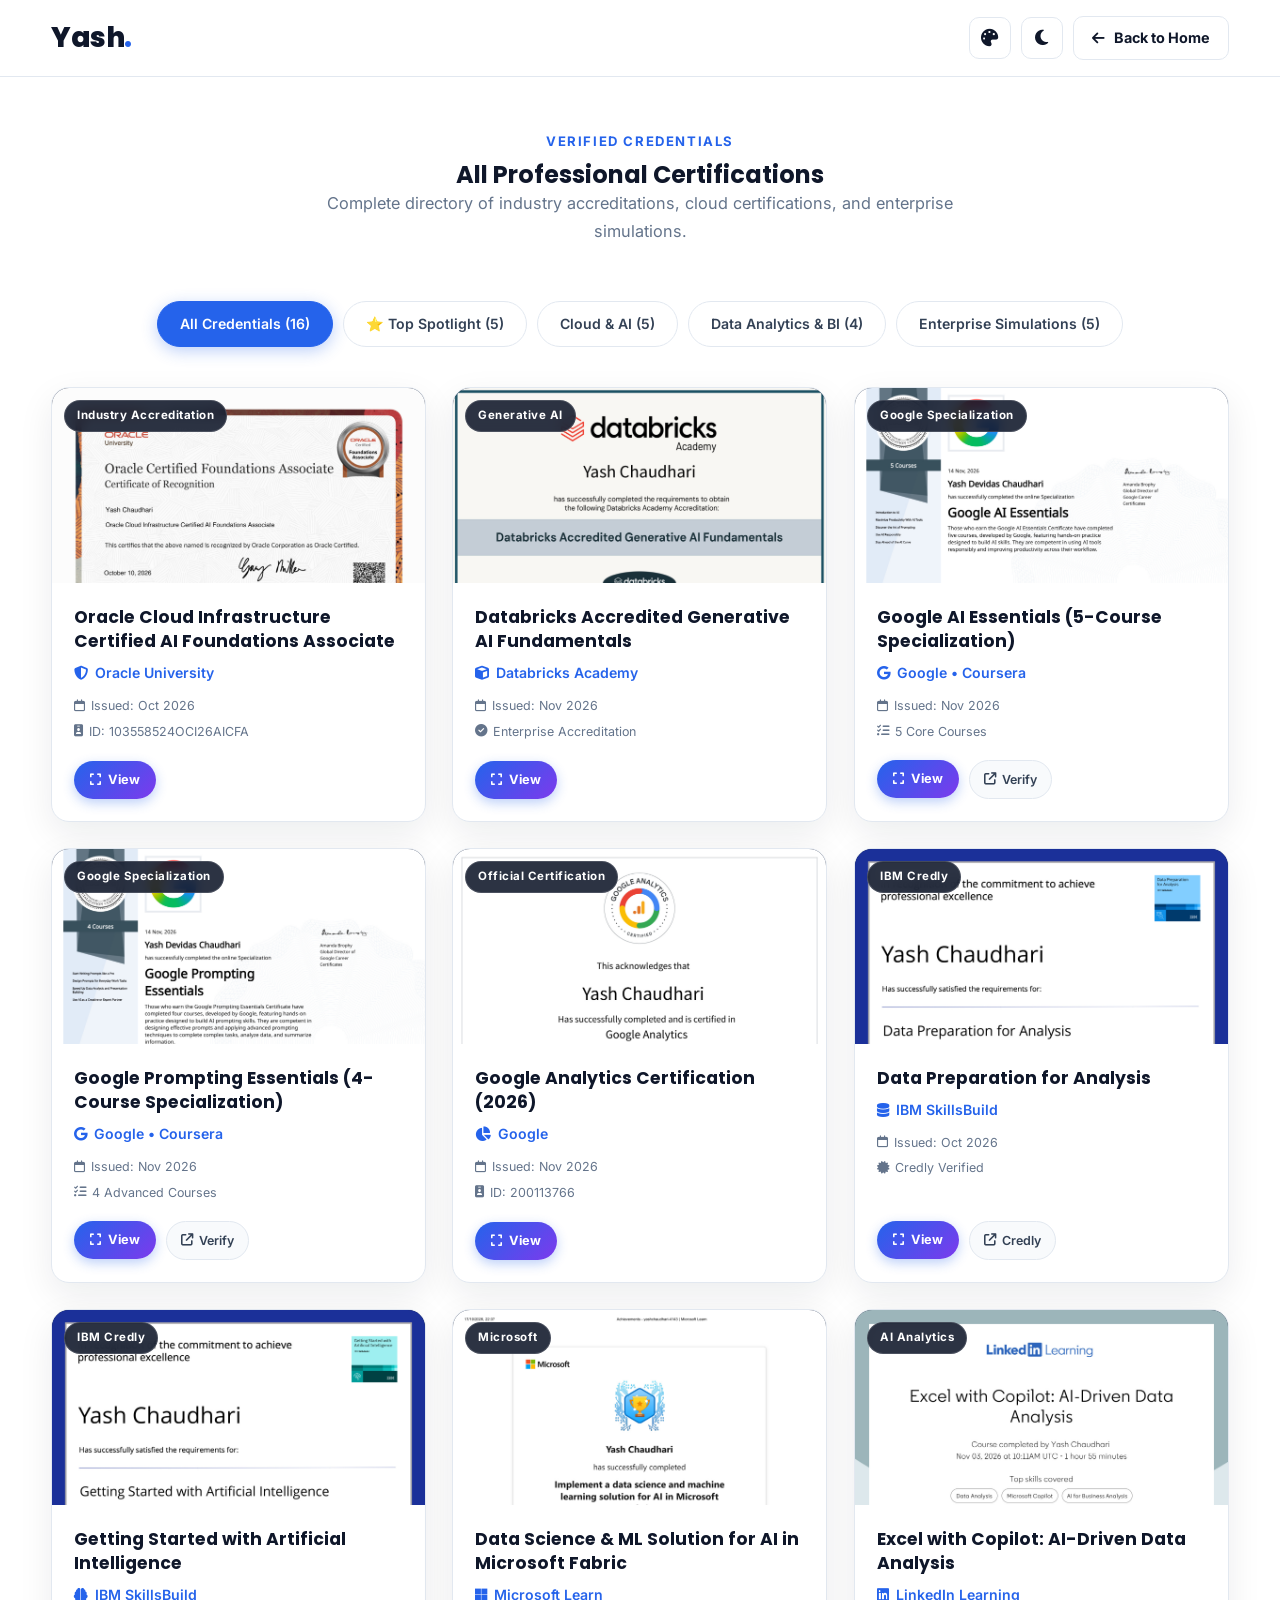
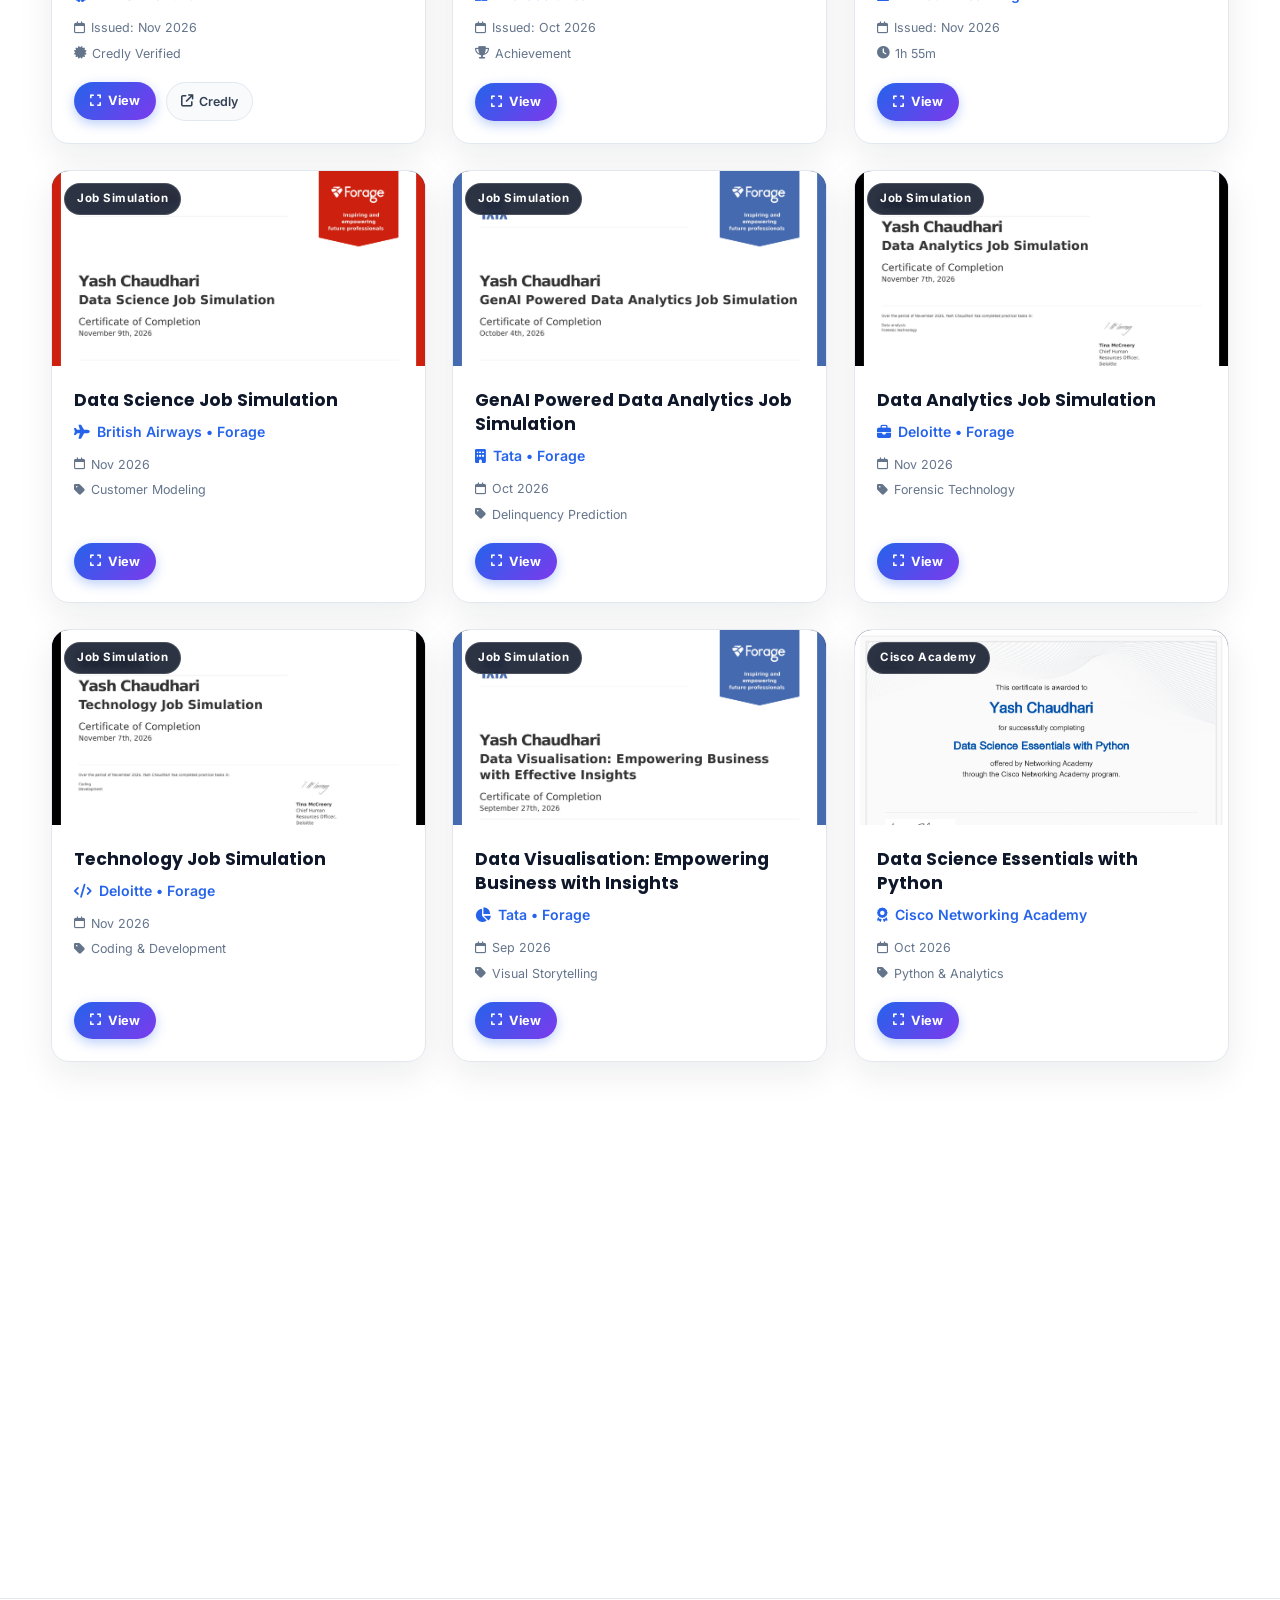
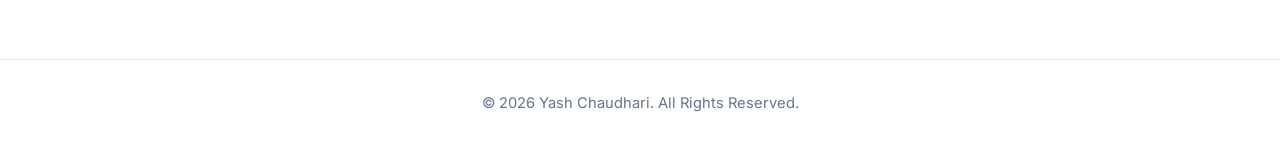
==== commit 1bca01e5: "Enhance portfolio: multi-color theme switcher, top certificates spotlight, interactive lightbox, and" ====
--- a/pages/certificates.html
+++ b/pages/certificates.html
@@ -1,133 +1,500 @@
 <!DOCTYPE html>
-
-<html lang="en">
-
+<html lang="en" data-color="blue">
 <head>
-
     <meta charset="UTF-8">
-
-    <meta name="viewport"
-          content="width=device-width, initial-scale=1.0">
-
-    <title>
-        Certifications | Yash Chaudhari
-    </title>
-
-    <link rel="stylesheet"
-          href="../css/style.css">
-
-    <link rel="stylesheet"
-          href="../css/responsive.css">
-
-    <link rel="stylesheet"
-          href="https://cdnjs.cloudflare.com/ajax/libs/font-awesome/6.5.2/css/all.min.css">
-
+    <meta name="viewport" content="width=device-width, initial-scale=1.0">
+    <title>All Certifications | Yash Chaudhari</title>
+    <meta name="description" content="Verified professional certifications, cloud accreditations, and virtual job simulations earned by Yash Chaudhari.">
+
+    <!-- Prevent Theme Flash -->
+    <script>
+        (function() {
+            const savedTheme = localStorage.getItem('portfolio-theme');
+            if (savedTheme === 'dark') {
+                document.documentElement.classList.add('dark-theme');
+            }
+            const savedColor = localStorage.getItem('portfolio-accent-color') || 'blue';
+            document.documentElement.setAttribute('data-color', savedColor);
+        })();
+    </script>
+
+    <link rel="stylesheet" href="../css/style.css">
+    <link rel="stylesheet" href="../css/responsive.css">
+    <link rel="preconnect" href="https://fonts.googleapis.com">
+    <link rel="preconnect" href="https://fonts.gstatic.com" crossorigin>
+    <link href="https://fonts.googleapis.com/css2?family=Inter:wght@300;400;500;600;700;800&family=Poppins:wght@500;600;700;800&display=swap" rel="stylesheet">
+    <link rel="stylesheet" href="https://cdnjs.cloudflare.com/ajax/libs/font-awesome/6.5.2/css/all.min.css">
 </head>
-
 <body>
 
 <header class="header">
-
     <div class="container navbar">
-
-        <a href="../index.html"
-           class="logo">
-
+        <a href="../index.html" class="logo">
             Yash<span>.</span>
-
         </a>
 
-        <a href="../index.html"
-           class="btn btn-outline">
-
-            <i class="fa-solid fa-arrow-left"></i>
-
-            Home
-
-        </a>
-
+        <div class="nav-actions">
+            <!-- Palette Selector -->
+            <div class="palette-wrapper">
+                <button id="paletteToggle" class="palette-btn" aria-label="Change accent theme color" title="Theme Accent Colors">
+                    <i class="fa-solid fa-palette"></i>
+                </button>
+                <div class="palette-dropdown" id="paletteDropdown">
+                    <span class="palette-title">Accent Palette</span>
+                    <div class="palette-grid">
+                        <button class="palette-color-btn active" data-color="blue" style="background: #2563eb;" title="Electric Blue"></button>
+                        <button class="palette-color-btn" data-color="emerald" style="background: #059669;" title="Cyber Emerald"></button>
+                        <button class="palette-color-btn" data-color="purple" style="background: #7c3aed;" title="Royal Violet"></button>
+                        <button class="palette-color-btn" data-color="amber" style="background: #ea580c;" title="Sunset Amber"></button>
+                        <button class="palette-color-btn" data-color="rose" style="background: #e11d48;" title="Ruby Rose"></button>
+                        <button class="palette-color-btn" data-color="cyan" style="background: #0284c7;" title="Neon Cyan"></button>
+                    </div>
+                </div>
+            </div>
+
+            <!-- Theme Toggle -->
+            <button id="themeToggle" class="theme-btn" aria-label="Toggle dark/light theme" title="Toggle Theme">
+                <i class="fa-solid fa-moon"></i>
+            </button>
+
+            <a href="../index.html" class="btn btn-outline" style="padding: 9px 18px; font-size: 0.9rem;">
+                <i class="fa-solid fa-arrow-left"></i>
+                <span>Back to Home</span>
+            </a>
+        </div>
     </div>
-
 </header>
 
-
 <main>
-
-<section class="section"
-         style="padding-top:140px">
-
+<section class="section" style="padding-top: 130px;">
     <div class="container">
-
-        <div class="section-heading">
-
-            <span>
-                Professional Development
-            </span>
-
-            <h1>
-                Certifications
-            </h1>
-
-            <p>
-                Certifications and virtual job simulations
-                completed as part of my professional learning.
-            </p>
-
-        </div>
-
+        <div class="section-heading reveal">
+            <span>Verified Credentials</span>
+            <h1>All Professional Certifications</h1>
+            <p>Complete directory of industry accreditations, cloud certifications, and enterprise simulations.</p>
+        </div>
+
+        <!-- Filter Tabs for Certifications -->
+        <div class="filter-nav reveal">
+            <button class="filter-btn active" data-cert-filter="all">All Credentials (16)</button>
+            <button class="filter-btn" data-cert-filter="top">⭐ Top Spotlight (5)</button>
+            <button class="filter-btn" data-cert-filter="cloud-ai">Cloud &amp; AI (5)</button>
+            <button class="filter-btn" data-cert-filter="analytics">Data Analytics &amp; BI (4)</button>
+            <button class="filter-btn" data-cert-filter="simulations">Enterprise Simulations (5)</button>
+        </div>
 
         <div class="cert-grid">
-
-            <article class="certificate-card">
-
-                <div class="certificate-icon">
-
-                    <i class="fa-solid fa-certificate"></i>
-
-                </div>
-
-                <div>
-
-                    <h3>
-                        Data Visualization Job Simulation
-                    </h3>
-
-                    <p>
-                        Tata Group • Forage
-                    </p>
-
-                    <p>
-                        Worked on business data visualization,
-                        dashboard development and communicating
-                        insights from data.
-                    </p>
-
-                </div>
-
-            </article>
-
-        </div>
-
+            <!-- 1. Oracle AI Foundations -->
+            <div class="certificate-card reveal" data-cert-category="top cloud-ai">
+                <div class="cert-thumb-wrapper" onclick="openCertificateModal('Oracle Cloud Infrastructure Certified AI Foundations Associate', 'Oracle University', '../assets/images/certificates/oracle-ai-foundations.jpg', 'Issued: Oct 10, 2026 • Valid thru Oct 10, 2028', '', '103558524OCI26AICFA')">
+                    <img src="../assets/images/certificates/oracle-ai-foundations.jpg" alt="Oracle AI Foundations Associate Certificate" loading="lazy">
+                    <span class="cert-badge">Industry Accreditation</span>
+                    <div class="cert-overlay-icon"><i class="fa-solid fa-magnifying-glass-plus"></i></div>
+                </div>
+                <div class="cert-card-body">
+                    <h3>Oracle Cloud Infrastructure Certified AI Foundations Associate</h3>
+                    <p class="cert-issuer"><i class="fa-solid fa-shield-halved"></i> Oracle University</p>
+                    <div class="cert-meta">
+                        <span><i class="fa-regular fa-calendar"></i> Issued: Oct 2026</span>
+                        <span><i class="fa-solid fa-id-badge"></i> ID: 103558524OCI26AICFA</span>
+                    </div>
+                    <div class="cert-actions">
+                        <button class="btn-cert-view" onclick="openCertificateModal('Oracle Cloud Infrastructure Certified AI Foundations Associate', 'Oracle University', '../assets/images/certificates/oracle-ai-foundations.jpg', 'Issued: Oct 10, 2026 • Valid thru Oct 10, 2028', '', '103558524OCI26AICFA')">
+                            <i class="fa-solid fa-expand"></i> View
+                        </button>
+                    </div>
+                </div>
+            </div>
+
+            <!-- 2. Databricks Generative AI -->
+            <div class="certificate-card reveal" data-cert-category="top cloud-ai">
+                <div class="cert-thumb-wrapper" onclick="openCertificateModal('Databricks Accredited Generative AI Fundamentals', 'Databricks Academy', '../assets/images/certificates/databricks-generative-ai-fundamentals.jpg', 'Issued: November 12, 2026')">
+                    <img src="../assets/images/certificates/databricks-generative-ai-fundamentals.jpg" alt="Databricks Generative AI Fundamentals Certificate" loading="lazy">
+                    <span class="cert-badge">Generative AI</span>
+                    <div class="cert-overlay-icon"><i class="fa-solid fa-magnifying-glass-plus"></i></div>
+                </div>
+                <div class="cert-card-body">
+                    <h3>Databricks Accredited Generative AI Fundamentals</h3>
+                    <p class="cert-issuer"><i class="fa-solid fa-cube"></i> Databricks Academy</p>
+                    <div class="cert-meta">
+                        <span><i class="fa-regular fa-calendar"></i> Issued: Nov 2026</span>
+                        <span><i class="fa-solid fa-check-circle"></i> Enterprise Accreditation</span>
+                    </div>
+                    <div class="cert-actions">
+                        <button class="btn-cert-view" onclick="openCertificateModal('Databricks Accredited Generative AI Fundamentals', 'Databricks Academy', '../assets/images/certificates/databricks-generative-ai-fundamentals.jpg', 'Issued: November 12, 2026')">
+                            <i class="fa-solid fa-expand"></i> View
+                        </button>
+                    </div>
+                </div>
+            </div>
+
+            <!-- 3. Google AI Essentials -->
+            <div class="certificate-card reveal" data-cert-category="top cloud-ai">
+                <div class="cert-thumb-wrapper" onclick="openCertificateModal('Google AI Essentials Specialization', 'Google • Coursera', '../assets/images/certificates/google-ai-essentials-specialization.jpg', 'Issued: Nov 14, 2026', 'https://coursera.org/verify/specialization/VN2NOH37JE7P', 'VN2NOH37JE7P')">
+                    <img src="../assets/images/certificates/google-ai-essentials-specialization.jpg" alt="Google AI Essentials Specialization Certificate" loading="lazy">
+                    <span class="cert-badge">Google Specialization</span>
+                    <div class="cert-overlay-icon"><i class="fa-solid fa-magnifying-glass-plus"></i></div>
+                </div>
+                <div class="cert-card-body">
+                    <h3>Google AI Essentials (5-Course Specialization)</h3>
+                    <p class="cert-issuer"><i class="fa-brands fa-google"></i> Google • Coursera</p>
+                    <div class="cert-meta">
+                        <span><i class="fa-regular fa-calendar"></i> Issued: Nov 2026</span>
+                        <span><i class="fa-solid fa-list-check"></i> 5 Core Courses</span>
+                    </div>
+                    <div class="cert-actions">
+                        <button class="btn-cert-view" onclick="openCertificateModal('Google AI Essentials Specialization', 'Google • Coursera', '../assets/images/certificates/google-ai-essentials-specialization.jpg', 'Issued: Nov 14, 2026', 'https://coursera.org/verify/specialization/VN2NOH37JE7P', 'VN2NOH37JE7P')">
+                            <i class="fa-solid fa-expand"></i> View
+                        </button>
+                        <a href="https://coursera.org/verify/specialization/VN2NOH37JE7P" target="_blank" rel="noopener noreferrer" class="btn-cert-verify">
+                            <i class="fa-solid fa-arrow-up-right-from-square"></i> Verify
+                        </a>
+                    </div>
+                </div>
+            </div>
+
+            <!-- 4. Google Prompting Essentials -->
+            <div class="certificate-card reveal" data-cert-category="top cloud-ai">
+                <div class="cert-thumb-wrapper" onclick="openCertificateModal('Google Prompting Essentials Specialization', 'Google • Coursera', '../assets/images/certificates/google-prompting-essentials-specialization.jpg', 'Issued: Nov 14, 2026', 'https://coursera.org/verify/specialization/X8LENXSLTD60', 'X8LENXSLTD60')">
+                    <img src="../assets/images/certificates/google-prompting-essentials-specialization.jpg" alt="Google Prompting Essentials Specialization Certificate" loading="lazy">
+                    <span class="cert-badge">Google Specialization</span>
+                    <div class="cert-overlay-icon"><i class="fa-solid fa-magnifying-glass-plus"></i></div>
+                </div>
+                <div class="cert-card-body">
+                    <h3>Google Prompting Essentials (4-Course Specialization)</h3>
+                    <p class="cert-issuer"><i class="fa-brands fa-google"></i> Google • Coursera</p>
+                    <div class="cert-meta">
+                        <span><i class="fa-regular fa-calendar"></i> Issued: Nov 2026</span>
+                        <span><i class="fa-solid fa-list-check"></i> 4 Advanced Courses</span>
+                    </div>
+                    <div class="cert-actions">
+                        <button class="btn-cert-view" onclick="openCertificateModal('Google Prompting Essentials Specialization', 'Google • Coursera', '../assets/images/certificates/google-prompting-essentials-specialization.jpg', 'Issued: Nov 14, 2026', 'https://coursera.org/verify/specialization/X8LENXSLTD60', 'X8LENXSLTD60')">
+                            <i class="fa-solid fa-expand"></i> View
+                        </button>
+                        <a href="https://coursera.org/verify/specialization/X8LENXSLTD60" target="_blank" rel="noopener noreferrer" class="btn-cert-verify">
+                            <i class="fa-solid fa-arrow-up-right-from-square"></i> Verify
+                        </a>
+                    </div>
+                </div>
+            </div>
+
+            <!-- 5. Google Analytics -->
+            <div class="certificate-card reveal" data-cert-category="top analytics">
+                <div class="cert-thumb-wrapper" onclick="openCertificateModal('Google Analytics Certification (2026)', 'Google', '../assets/images/certificates/google-analytics-certification-2026.jpg', 'Issued: Nov 11, 2026 • Valid thru Nov 11, 2027', '', '200113766')">
+                    <img src="../assets/images/certificates/google-analytics-certification-2026.jpg" alt="Google Analytics Certification 2026" loading="lazy">
+                    <span class="cert-badge">Official Certification</span>
+                    <div class="cert-overlay-icon"><i class="fa-solid fa-magnifying-glass-plus"></i></div>
+                </div>
+                <div class="cert-card-body">
+                    <h3>Google Analytics Certification (2026)</h3>
+                    <p class="cert-issuer"><i class="fa-solid fa-chart-pie"></i> Google</p>
+                    <div class="cert-meta">
+                        <span><i class="fa-regular fa-calendar"></i> Issued: Nov 2026</span>
+                        <span><i class="fa-solid fa-id-badge"></i> ID: 200113766</span>
+                    </div>
+                    <div class="cert-actions">
+                        <button class="btn-cert-view" onclick="openCertificateModal('Google Analytics Certification (2026)', 'Google', '../assets/images/certificates/google-analytics-certification-2026.jpg', 'Issued: Nov 11, 2026 • Valid thru Nov 11, 2027', '', '200113766')">
+                            <i class="fa-solid fa-expand"></i> View
+                        </button>
+                    </div>
+                </div>
+            </div>
+
+            <!-- 6. IBM Data Preparation -->
+            <div class="certificate-card reveal" data-cert-category="analytics">
+                <div class="cert-thumb-wrapper" onclick="openCertificateModal('Data Preparation for Analysis', 'IBM SkillsBuild', '../assets/images/certificates/ibm-data-preparation-for-analysis.jpg', 'Issued: Oct 06, 2026', 'https://www.credly.com/badges/66582207-d53b-46bb-8489-1ec6db2dd858')">
+                    <img src="../assets/images/certificates/ibm-data-preparation-for-analysis.jpg" alt="IBM Data Preparation for Analysis Certificate" loading="lazy">
+                    <span class="cert-badge">IBM Credly</span>
+                    <div class="cert-overlay-icon"><i class="fa-solid fa-magnifying-glass-plus"></i></div>
+                </div>
+                <div class="cert-card-body">
+                    <h3>Data Preparation for Analysis</h3>
+                    <p class="cert-issuer"><i class="fa-solid fa-database"></i> IBM SkillsBuild</p>
+                    <div class="cert-meta">
+                        <span><i class="fa-regular fa-calendar"></i> Issued: Oct 2026</span>
+                        <span><i class="fa-solid fa-certificate"></i> Credly Verified</span>
+                    </div>
+                    <div class="cert-actions">
+                        <button class="btn-cert-view" onclick="openCertificateModal('Data Preparation for Analysis', 'IBM SkillsBuild', '../assets/images/certificates/ibm-data-preparation-for-analysis.jpg', 'Issued: Oct 06, 2026', 'https://www.credly.com/badges/66582207-d53b-46bb-8489-1ec6db2dd858')">
+                            <i class="fa-solid fa-expand"></i> View
+                        </button>
+                        <a href="https://www.credly.com/badges/66582207-d53b-46bb-8489-1ec6db2dd858" target="_blank" rel="noopener noreferrer" class="btn-cert-verify">
+                            <i class="fa-solid fa-arrow-up-right-from-square"></i> Credly
+                        </a>
+                    </div>
+                </div>
+            </div>
+
+            <!-- 7. IBM Getting Started with AI -->
+            <div class="certificate-card reveal" data-cert-category="cloud-ai">
+                <div class="cert-thumb-wrapper" onclick="openCertificateModal('Getting Started with Artificial Intelligence', 'IBM SkillsBuild', '../assets/images/certificates/ibm-getting-started-with-ai.jpg', 'Issued: Nov 16, 2026', 'https://www.credly.com/badges/7d724563-9ea8-4835-89ed-f82fa70c3980')">
+                    <img src="../assets/images/certificates/ibm-getting-started-with-ai.jpg" alt="IBM Getting Started with AI Certificate" loading="lazy">
+                    <span class="cert-badge">IBM Credly</span>
+                    <div class="cert-overlay-icon"><i class="fa-solid fa-magnifying-glass-plus"></i></div>
+                </div>
+                <div class="cert-card-body">
+                    <h3>Getting Started with Artificial Intelligence</h3>
+                    <p class="cert-issuer"><i class="fa-solid fa-brain"></i> IBM SkillsBuild</p>
+                    <div class="cert-meta">
+                        <span><i class="fa-regular fa-calendar"></i> Issued: Nov 2026</span>
+                        <span><i class="fa-solid fa-certificate"></i> Credly Verified</span>
+                    </div>
+                    <div class="cert-actions">
+                        <button class="btn-cert-view" onclick="openCertificateModal('Getting Started with Artificial Intelligence', 'IBM SkillsBuild', '../assets/images/certificates/ibm-getting-started-with-ai.jpg', 'Issued: Nov 16, 2026', 'https://www.credly.com/badges/7d724563-9ea8-4835-89ed-f82fa70c3980')">
+                            <i class="fa-solid fa-expand"></i> View
+                        </button>
+                        <a href="https://www.credly.com/badges/7d724563-9ea8-4835-89ed-f82fa70c3980" target="_blank" rel="noopener noreferrer" class="btn-cert-verify">
+                            <i class="fa-solid fa-arrow-up-right-from-square"></i> Credly
+                        </a>
+                    </div>
+                </div>
+            </div>
+
+            <!-- 8. Microsoft Fabric -->
+            <div class="certificate-card reveal" data-cert-category="cloud-ai">
+                <div class="cert-thumb-wrapper" onclick="openCertificateModal('Data Science & ML Solution in Microsoft Fabric', 'Microsoft Learn', '../assets/images/certificates/microsoft-fabric-data-science-ai.jpg', 'Completed: 17 October 2026')">
+                    <img src="../assets/images/certificates/microsoft-fabric-data-science-ai.jpg" alt="Microsoft Fabric Data Science Certificate" loading="lazy">
+                    <span class="cert-badge">Microsoft</span>
+                    <div class="cert-overlay-icon"><i class="fa-solid fa-magnifying-glass-plus"></i></div>
+                </div>
+                <div class="cert-card-body">
+                    <h3>Data Science &amp; ML Solution for AI in Microsoft Fabric</h3>
+                    <p class="cert-issuer"><i class="fa-brands fa-microsoft"></i> Microsoft Learn</p>
+                    <div class="cert-meta">
+                        <span><i class="fa-regular fa-calendar"></i> Issued: Oct 2026</span>
+                        <span><i class="fa-solid fa-trophy"></i> Achievement</span>
+                    </div>
+                    <div class="cert-actions">
+                        <button class="btn-cert-view" onclick="openCertificateModal('Data Science & ML Solution in Microsoft Fabric', 'Microsoft Learn', '../assets/images/certificates/microsoft-fabric-data-science-ai.jpg', 'Completed: 17 October 2026')">
+                            <i class="fa-solid fa-expand"></i> View
+                        </button>
+                    </div>
+                </div>
+            </div>
+
+            <!-- 9. LinkedIn Excel Copilot -->
+            <div class="certificate-card reveal" data-cert-category="analytics">
+                <div class="cert-thumb-wrapper" onclick="openCertificateModal('Excel with Copilot: AI-Driven Data Analysis', 'LinkedIn Learning', '../assets/images/certificates/linkedin-excel-copilot-ai.jpg', 'Completed: Nov 03, 2026', '', '84c86c61c3e26e17ffc678addf19535cdf39133e244472bebb6e4d29703cc2c7')">
+                    <img src="../assets/images/certificates/linkedin-excel-copilot-ai.jpg" alt="LinkedIn Excel with Copilot Certificate" loading="lazy">
+                    <span class="cert-badge">AI Analytics</span>
+                    <div class="cert-overlay-icon"><i class="fa-solid fa-magnifying-glass-plus"></i></div>
+                </div>
+                <div class="cert-card-body">
+                    <h3>Excel with Copilot: AI-Driven Data Analysis</h3>
+                    <p class="cert-issuer"><i class="fa-brands fa-linkedin"></i> LinkedIn Learning</p>
+                    <div class="cert-meta">
+                        <span><i class="fa-regular fa-calendar"></i> Issued: Nov 2026</span>
+                        <span><i class="fa-solid fa-clock"></i> 1h 55m</span>
+                    </div>
+                    <div class="cert-actions">
+                        <button class="btn-cert-view" onclick="openCertificateModal('Excel with Copilot: AI-Driven Data Analysis', 'LinkedIn Learning', '../assets/images/certificates/linkedin-excel-copilot-ai.jpg', 'Completed: Nov 03, 2026', '', '84c86c61c3e26e17ffc678addf19535cdf39133e244472bebb6e4d29703cc2c7')">
+                            <i class="fa-solid fa-expand"></i> View
+                        </button>
+                    </div>
+                </div>
+            </div>
+
+            <!-- 10. British Airways -->
+            <div class="certificate-card reveal" data-cert-category="simulations">
+                <div class="cert-thumb-wrapper" onclick="openCertificateModal('British Airways Data Science Job Simulation', 'British Airways • Forage', '../assets/images/certificates/british-airways-data-science.jpg', 'Completed: November 9th, 2026 • Code: 6af224b3cd60449dfdb37a60')">
+                    <img src="../assets/images/certificates/british-airways-data-science.jpg" alt="British Airways Data Science Certificate" loading="lazy">
+                    <span class="cert-badge">Job Simulation</span>
+                    <div class="cert-overlay-icon"><i class="fa-solid fa-magnifying-glass-plus"></i></div>
+                </div>
+                <div class="cert-card-body">
+                    <h3>Data Science Job Simulation</h3>
+                    <p class="cert-issuer"><i class="fa-solid fa-plane"></i> British Airways • Forage</p>
+                    <div class="cert-meta">
+                        <span><i class="fa-regular fa-calendar"></i> Nov 2026</span>
+                        <span><i class="fa-solid fa-tag"></i> Customer Modeling</span>
+                    </div>
+                    <div class="cert-actions">
+                        <button class="btn-cert-view" onclick="openCertificateModal('British Airways Data Science Job Simulation', 'British Airways • Forage', '../assets/images/certificates/british-airways-data-science.jpg', 'Tasks: Lounge eligibility modeling at Heathrow T3 & predicting booking behavior', '', '6af224b3cd60449dfdb37a60')">
+                            <i class="fa-solid fa-expand"></i> View
+                        </button>
+                    </div>
+                </div>
+            </div>
+
+            <!-- 11. Tata GenAI Analytics -->
+            <div class="certificate-card reveal" data-cert-category="simulations">
+                <div class="cert-thumb-wrapper" onclick="openCertificateModal('Tata GenAI Data Analytics Job Simulation', 'Tata • Forage', '../assets/images/certificates/tata-genai-analytics.jpg', 'Completed: October 4th, 2026 • Code: 6ab960b4f13560b2ad602dec')">
+                    <img src="../assets/images/certificates/tata-genai-analytics.jpg" alt="Tata GenAI Data Analytics Certificate" loading="lazy">
+                    <span class="cert-badge">Job Simulation</span>
+                    <div class="cert-overlay-icon"><i class="fa-solid fa-magnifying-glass-plus"></i></div>
+                </div>
+                <div class="cert-card-body">
+                    <h3>GenAI Powered Data Analytics Job Simulation</h3>
+                    <p class="cert-issuer"><i class="fa-solid fa-building"></i> Tata • Forage</p>
+                    <div class="cert-meta">
+                        <span><i class="fa-regular fa-calendar"></i> Oct 2026</span>
+                        <span><i class="fa-solid fa-tag"></i> Delinquency Prediction</span>
+                    </div>
+                    <div class="cert-actions">
+                        <button class="btn-cert-view" onclick="openCertificateModal('Tata GenAI Data Analytics Job Simulation', 'Tata • Forage', '../assets/images/certificates/tata-genai-analytics.jpg', 'Tasks: EDA & risk profiling, predicting delinquency with AI, collections strategy', '', '6ab960b4f13560b2ad602dec')">
+                            <i class="fa-solid fa-expand"></i> View
+                        </button>
+                    </div>
+                </div>
+            </div>
+
+            <!-- 12. Deloitte Data Analytics -->
+            <div class="certificate-card reveal" data-cert-category="simulations">
+                <div class="cert-thumb-wrapper" onclick="openCertificateModal('Deloitte Data Analytics Job Simulation', 'Deloitte • Forage', '../assets/images/certificates/deloitte-data-analytics-simulation.jpg', 'Completed: November 7th, 2026 • Code: 6aef11d5cd60449dfd516097')">
+                    <img src="../assets/images/certificates/deloitte-data-analytics-simulation.jpg" alt="Deloitte Data Analytics Certificate" loading="lazy">
+                    <span class="cert-badge">Job Simulation</span>
+                    <div class="cert-overlay-icon"><i class="fa-solid fa-magnifying-glass-plus"></i></div>
+                </div>
+                <div class="cert-card-body">
+                    <h3>Data Analytics Job Simulation</h3>
+                    <p class="cert-issuer"><i class="fa-solid fa-briefcase"></i> Deloitte • Forage</p>
+                    <div class="cert-meta">
+                        <span><i class="fa-regular fa-calendar"></i> Nov 2026</span>
+                        <span><i class="fa-solid fa-tag"></i> Forensic Technology</span>
+                    </div>
+                    <div class="cert-actions">
+                        <button class="btn-cert-view" onclick="openCertificateModal('Deloitte Data Analytics Job Simulation', 'Deloitte • Forage', '../assets/images/certificates/deloitte-data-analytics-simulation.jpg', 'Tasks: Data analysis & forensic technology investigation', '', '6aef11d5cd60449dfd516097')">
+                            <i class="fa-solid fa-expand"></i> View
+                        </button>
+                    </div>
+                </div>
+            </div>
+
+            <!-- 13. Deloitte Technology -->
+            <div class="certificate-card reveal" data-cert-category="simulations">
+                <div class="cert-thumb-wrapper" onclick="openCertificateModal('Deloitte Technology Job Simulation', 'Deloitte • Forage', '../assets/images/certificates/deloitte-technology-simulation.jpg', 'Completed: November 7th, 2026 • Code: 6aef1720593f4a36fe63387f')">
+                    <img src="../assets/images/certificates/deloitte-technology-simulation.jpg" alt="Deloitte Technology Certificate" loading="lazy">
+                    <span class="cert-badge">Job Simulation</span>
+                    <div class="cert-overlay-icon"><i class="fa-solid fa-magnifying-glass-plus"></i></div>
+                </div>
+                <div class="cert-card-body">
+                    <h3>Technology Job Simulation</h3>
+                    <p class="cert-issuer"><i class="fa-solid fa-code"></i> Deloitte • Forage</p>
+                    <div class="cert-meta">
+                        <span><i class="fa-regular fa-calendar"></i> Nov 2026</span>
+                        <span><i class="fa-solid fa-tag"></i> Coding & Development</span>
+                    </div>
+                    <div class="cert-actions">
+                        <button class="btn-cert-view" onclick="openCertificateModal('Deloitte Technology Job Simulation', 'Deloitte • Forage', '../assets/images/certificates/deloitte-technology-simulation.jpg', 'Tasks: Practical coding and system development', '', '6aef1720593f4a36fe63387f')">
+                            <i class="fa-solid fa-expand"></i> View
+                        </button>
+                    </div>
+                </div>
+            </div>
+
+            <!-- 14. Tata Data Visualisation -->
+            <div class="certificate-card reveal" data-cert-category="simulations">
+                <div class="cert-thumb-wrapper" onclick="openCertificateModal('Tata Data Visualisation Job Simulation', 'Tata • Forage', '../assets/images/certificates/tata-data-visualisation.jpg', 'Completed: September 27th, 2026 • Code: piGuZPQQ2dRYe7B5a')">
+                    <img src="../assets/images/certificates/tata-data-visualisation.jpg" alt="Tata Data Visualisation Certificate" loading="lazy">
+                    <span class="cert-badge">Job Simulation</span>
+                    <div class="cert-overlay-icon"><i class="fa-solid fa-magnifying-glass-plus"></i></div>
+                </div>
+                <div class="cert-card-body">
+                    <h3>Data Visualisation: Empowering Business with Insights</h3>
+                    <p class="cert-issuer"><i class="fa-solid fa-chart-pie"></i> Tata • Forage</p>
+                    <div class="cert-meta">
+                        <span><i class="fa-regular fa-calendar"></i> Sep 2026</span>
+                        <span><i class="fa-solid fa-tag"></i> Visual Storytelling</span>
+                    </div>
+                    <div class="cert-actions">
+                        <button class="btn-cert-view" onclick="openCertificateModal('Tata Data Visualisation Job Simulation', 'Tata • Forage', '../assets/images/certificates/tata-data-visualisation.jpg', 'Tasks: Business scenario framing, visual selection, and executive storytelling', '', 'piGuZPQQ2dRYe7B5a')">
+                            <i class="fa-solid fa-expand"></i> View
+                        </button>
+                    </div>
+                </div>
+            </div>
+
+            <!-- 15. Cisco Data Science -->
+            <div class="certificate-card reveal" data-cert-category="cloud-ai">
+                <div class="cert-thumb-wrapper" onclick="openCertificateModal('Data Science Essentials with Python', 'Cisco Networking Academy', '../assets/images/certificates/cisco-data-science.jpg', 'Issued: October 2026')">
+                    <img src="../assets/images/certificates/cisco-data-science.jpg" alt="Cisco Data Science Certificate" loading="lazy">
+                    <span class="cert-badge">Cisco Academy</span>
+                    <div class="cert-overlay-icon"><i class="fa-solid fa-magnifying-glass-plus"></i></div>
+                </div>
+                <div class="cert-card-body">
+                    <h3>Data Science Essentials with Python</h3>
+                    <p class="cert-issuer"><i class="fa-solid fa-award"></i> Cisco Networking Academy</p>
+                    <div class="cert-meta">
+                        <span><i class="fa-regular fa-calendar"></i> Oct 2026</span>
+                        <span><i class="fa-solid fa-tag"></i> Python & Analytics</span>
+                    </div>
+                    <div class="cert-actions">
+                        <button class="btn-cert-view" onclick="openCertificateModal('Data Science Essentials with Python', 'Cisco Networking Academy', '../assets/images/certificates/cisco-data-science.jpg', 'Issued: October 2026')">
+                            <i class="fa-solid fa-expand"></i> View
+                        </button>
+                    </div>
+                </div>
+            </div>
+
+            <!-- 16. Cisco Data Analytics -->
+            <div class="certificate-card reveal" data-cert-category="analytics">
+                <div class="cert-thumb-wrapper" onclick="openCertificateModal('Data Analytics Essentials', 'Cisco Networking Academy', '../assets/images/certificates/cisco-data-analytics.jpg', 'Issued: October 2026')">
+                    <img src="../assets/images/certificates/cisco-data-analytics.jpg" alt="Cisco Data Analytics Certificate" loading="lazy">
+                    <span class="cert-badge">Cisco Academy</span>
+                    <div class="cert-overlay-icon"><i class="fa-solid fa-magnifying-glass-plus"></i></div>
+                </div>
+                <div class="cert-card-body">
+                    <h3>Data Analytics Essentials</h3>
+                    <p class="cert-issuer"><i class="fa-solid fa-chart-line"></i> Cisco Networking Academy</p>
+                    <div class="cert-meta">
+                        <span><i class="fa-regular fa-calendar"></i> Oct 2026</span>
+                        <span><i class="fa-solid fa-tag"></i> Data Transformation</span>
+                    </div>
+                    <div class="cert-actions">
+                        <button class="btn-cert-view" onclick="openCertificateModal('Data Analytics Essentials', 'Cisco Networking Academy', '../assets/images/certificates/cisco-data-analytics.jpg', 'Issued: October 2026')">
+                            <i class="fa-solid fa-expand"></i> View
+                        </button>
+                    </div>
+                </div>
+            </div>
+        </div>
     </div>
-
 </section>
-
 </main>
 
-
 <footer class="footer">
-
     <div class="footer-bottom">
-
-        <p>
-            © 2026 Yash Chaudhari.
-            All Rights Reserved.
-        </p>
-
+        <p>&copy; <span id="currentYear"></span> Yash Chaudhari. All Rights Reserved.</p>
     </div>
-
 </footer>
 
+<button id="scrollTop" class="scroll-top" aria-label="Back to top"><i class="fa-solid fa-arrow-up"></i></button>
+
+<!-- CERTIFICATE LIGHTBOX MODAL -->
+<div class="modal-backdrop" id="certModal" aria-hidden="true" role="dialog">
+    <div class="modal-container">
+        <div class="modal-header">
+            <div>
+                <h3 class="modal-title" id="modalTitle">Certificate</h3>
+                <p class="modal-subtitle" id="modalIssuer">Issuer</p>
+            </div>
+            <button class="modal-close-btn" id="modalCloseBtn" aria-label="Close certificate viewer"><i class="fa-solid fa-xmark"></i></button>
+        </div>
+        <div class="modal-body">
+            <img id="modalImg" src="" alt="Certificate preview">
+        </div>
+        <div class="modal-footer">
+            <div class="modal-meta" id="modalMeta">Issued Date / Details</div>
+            <div class="modal-actions">
+                <a id="modalVerifyLink" href="#" target="_blank" rel="noopener noreferrer" class="btn btn-primary btn-sm" style="display:none;">
+                    <i class="fa-solid fa-shield-check"></i>
+                    <span>Verify Online</span>
+                </a>
+                <button class="btn btn-outline btn-sm" id="modalDownloadBtn">
+                    <i class="fa-solid fa-arrow-up-right-from-square"></i>
+                    <span>Open High-Res</span>
+                </button>
+            </div>
+        </div>
+    </div>
+</div>
+
+<div class="copy-toast" id="copyToast">
+    <i class="fa-solid fa-check-circle"></i>
+    <span id="toastMsg">Notification</span>
+</div>
+
+<script src="../js/animations.js"></script>
+<script src="../js/main.js"></script>
 </body>
-
-</html>+</html>
--- a/css/style.css
+++ b/css/style.css
@@ -1,27 +1,119 @@
+/* ==========================================================================
+   YASH CHAUDHARI - PORTFOLIO STYLESHEET
+   Modern, High-Impact, Multi-Color Theme Support (Dark & Light)
+   ========================================================================== */
+
 :root {
+    /* DEFAULT THEME (Electric Blue) */
     --primary: #2563eb;
     --primary-dark: #1d4ed8;
+    --primary-light: #60a5fa;
+    --primary-glow: rgba(37, 99, 235, 0.28);
+    --primary-gradient: linear-gradient(135deg, #2563eb 0%, #7c3aed 100%);
+    --accent-badge: rgba(37, 99, 235, 0.1);
+
+    /* BASE SYSTEM COLORS (Light Mode Default) */
     --secondary: #0f172a;
     --text: #334155;
     --muted: #64748b;
     --background: #ffffff;
     --background-alt: #f8fafc;
     --card: #ffffff;
+    --card-surface: #f1f5f9;
     --border: #e2e8f0;
+    --border-hover: #cbd5e1;
     --shadow: 0 12px 35px rgba(15, 23, 42, 0.08);
+    --shadow-lg: 0 20px 45px rgba(15, 23, 42, 0.12);
     --radius: 18px;
-}
-
-body.dark-theme {
+    --radius-sm: 10px;
+}
+
+/* ==========================================================================
+   MULTI-COLOR PALETTES (Both Light & Dark)
+   ========================================================================== */
+
+/* 1. Electric Blue */
+[data-color="blue"], :root[data-color="blue"] {
+    --primary: #2563eb;
+    --primary-dark: #1d4ed8;
+    --primary-light: #60a5fa;
+    --primary-glow: rgba(37, 99, 235, 0.3);
+    --primary-gradient: linear-gradient(135deg, #2563eb 0%, #7c3aed 100%);
+    --accent-badge: rgba(37, 99, 235, 0.12);
+}
+
+/* 2. Cyber Emerald / Teal */
+[data-color="emerald"], :root[data-color="emerald"] {
+    --primary: #059669;
+    --primary-dark: #047857;
+    --primary-light: #34d399;
+    --primary-glow: rgba(5, 150, 105, 0.3);
+    --primary-gradient: linear-gradient(135deg, #059669 0%, #0d9488 100%);
+    --accent-badge: rgba(5, 150, 105, 0.12);
+}
+
+/* 3. Royal Violet / Purple */
+[data-color="purple"], :root[data-color="purple"] {
+    --primary: #7c3aed;
+    --primary-dark: #6d28d9;
+    --primary-light: #a78bfa;
+    --primary-glow: rgba(124, 58, 237, 0.3);
+    --primary-gradient: linear-gradient(135deg, #7c3aed 0%, #db2777 100%);
+    --accent-badge: rgba(124, 58, 237, 0.12);
+}
+
+/* 4. Sunset Amber / Orange */
+[data-color="amber"], :root[data-color="amber"] {
+    --primary: #ea580c;
+    --primary-dark: #c2410c;
+    --primary-light: #fb923c;
+    --primary-glow: rgba(234, 88, 12, 0.3);
+    --primary-gradient: linear-gradient(135deg, #ea580c 0%, #eab308 100%);
+    --accent-badge: rgba(234, 88, 12, 0.12);
+}
+
+/* 5. Ruby Rose / Crimson */
+[data-color="rose"], :root[data-color="rose"] {
+    --primary: #e11d48;
+    --primary-dark: #be123c;
+    --primary-light: #fb7185;
+    --primary-glow: rgba(225, 29, 72, 0.3);
+    --primary-gradient: linear-gradient(135deg, #e11d48 0%, #8b5cf6 100%);
+    --accent-badge: rgba(225, 29, 72, 0.12);
+}
+
+/* 6. Neon Cyan / Aqua */
+[data-color="cyan"], :root[data-color="cyan"] {
+    --primary: #0284c7;
+    --primary-dark: #0369a1;
+    --primary-light: #38bdf8;
+    --primary-glow: rgba(2, 132, 199, 0.3);
+    --primary-gradient: linear-gradient(135deg, #0284c7 0%, #2563eb 100%);
+    --accent-badge: rgba(2, 132, 199, 0.12);
+}
+
+/* ==========================================================================
+   DARK THEME OVERRIDES
+   ========================================================================== */
+
+body.dark-theme,
+html.dark-theme body {
     --secondary: #f8fafc;
     --text: #cbd5e1;
     --muted: #94a3b8;
-    --background: #0f172a;
-    --background-alt: #111c31;
-    --card: #162033;
-    --border: #293548;
-    --shadow: 0 15px 40px rgba(0,0,0,.25);
-}
+    --background: #0b132b;
+    --background-alt: #111d38;
+    --card: #162444;
+    --card-surface: #1e3158;
+    --border: #24355a;
+    --border-hover: #3b507d;
+    --shadow: 0 15px 40px rgba(0, 0, 0, 0.35);
+    --shadow-lg: 0 25px 50px rgba(0, 0, 0, 0.5);
+}
+
+/* ==========================================================================
+   GLOBAL RESET & TYPOGRAPHY
+   ========================================================================== */
 
 * {
     margin: 0;
@@ -34,17 +126,15 @@
 }
 
 body {
-    font-family: "Inter", sans-serif;
+    font-family: "Inter", -apple-system, BlinkMacSystemFont, "Segoe UI", Roboto, sans-serif;
     background: var(--background);
     color: var(--text);
     line-height: 1.7;
-    transition: background .3s ease, color .3s ease;
-}
-
-h1,
-h2,
-h3,
-h4 {
+    overflow-x: hidden;
+    transition: background 0.3s ease, color 0.3s ease;
+}
+
+h1, h2, h3, h4, h5 {
     font-family: "Poppins", sans-serif;
     color: var(--secondary);
     line-height: 1.25;
@@ -53,6 +143,7 @@
 a {
     text-decoration: none;
     color: inherit;
+    transition: color 0.25s ease;
 }
 
 img {
@@ -60,14 +151,10 @@
     display: block;
 }
 
-ul {
-    padding-left: 20px;
-}
-
-button,
-input,
-textarea {
+button, input, textarea {
     font: inherit;
+    border: none;
+    outline: none;
 }
 
 button {
@@ -75,50 +162,57 @@
 }
 
 .container {
-    width: min(1150px, 90%);
+    width: min(1180px, 92%);
     margin: auto;
 }
 
 .section {
     padding: 100px 0;
+    position: relative;
 }
 
 .section-alt {
     background: var(--background-alt);
 }
 
-/* HEADER */
+/* ==========================================================================
+   HEADER & NAVBAR
+   ========================================================================== */
 
 .header {
     position: fixed;
     top: 0;
     width: 100%;
     z-index: 1000;
-    background: rgba(255,255,255,.9);
-    backdrop-filter: blur(15px);
+    background: rgba(255, 255, 255, 0.88);
+    backdrop-filter: blur(16px);
+    -webkit-backdrop-filter: blur(16px);
     border-bottom: 1px solid var(--border);
+    transition: background 0.3s ease, border-color 0.3s ease;
 }
 
 .dark-theme .header {
-    background: rgba(15,23,42,.9);
+    background: rgba(11, 19, 43, 0.9);
 }
 
 .navbar {
-    min-height: 75px;
+    min-height: 76px;
     display: flex;
     justify-content: space-between;
     align-items: center;
 }
 
 .logo {
-    font-family: "Poppins";
-    font-size: 1.7rem;
+    font-family: "Poppins", sans-serif;
+    font-size: 1.75rem;
     font-weight: 800;
     color: var(--secondary);
+    letter-spacing: -0.5px;
 }
 
 .logo span {
     color: var(--primary);
+    transition: color 0.3s ease;
 }
 
 .nav-menu {
@@ -129,9 +223,11 @@
 
 .nav-link {
     color: var(--text);
-    font-size: .94rem;
+    font-size: 0.94rem;
     font-weight: 600;
     position: relative;
+    padding: 4px 0;
+    transition: color 0.25s ease;
 }
 
 .nav-link:hover,
@@ -143,11 +239,12 @@
     content: "";
     position: absolute;
     left: 0;
-    bottom: -8px;
+    bottom: -6px;
     width: 0;
-    height: 2px;
+    height: 2.5px;
     background: var(--primary);
-    transition: .3s;
+    border-radius: 4px;
+    transition: width 0.3s ease;
 }
 
 .nav-link:hover::after,
@@ -157,70 +254,207 @@
 
 .nav-actions {
     display: flex;
+    align-items: center;
     gap: 10px;
+    position: relative;
 }
 
 .theme-btn,
+.palette-btn,
 .menu-btn {
     width: 42px;
     height: 42px;
     border: 1px solid var(--border);
-    border-radius: 10px;
+    border-radius: var(--radius-sm);
     background: var(--card);
     color: var(--secondary);
+    display: grid;
+    place-items: center;
+    font-size: 1.1rem;
+    transition: all 0.25s ease;
+}
+
+.theme-btn:hover,
+.palette-btn:hover {
+    border-color: var(--primary);
+    color: var(--primary);
+    transform: translateY(-2px);
+    box-shadow: 0 4px 12px var(--primary-glow);
 }
 
 .menu-btn {
     display: none;
 }
 
-/* HERO */
+/* ==========================================================================
+   COLOR PALETTE DROPDOWN
+   ========================================================================== */
+
+.palette-wrapper {
+    position: relative;
+}
+
+.palette-dropdown {
+    position: absolute;
+    top: 52px;
+    right: 0;
+    background: var(--card);
+    border: 1px solid var(--border);
+    border-radius: 16px;
+    padding: 16px;
+    box-shadow: var(--shadow-lg);
+    width: 210px;
+    opacity: 0;
+    visibility: hidden;
+    transform: translateY(-10px);
+    transition: all 0.25s cubic-bezier(0.16, 1, 0.3, 1);
+    z-index: 1010;
+}
+
+.palette-dropdown.show {
+    opacity: 1;
+    visibility: visible;
+    transform: translateY(0);
+}
+
+.palette-title {
+    display: block;
+    font-size: 0.72rem;
+    font-weight: 700;
+    text-transform: uppercase;
+    letter-spacing: 1px;
+    color: var(--muted);
+    margin-bottom: 12px;
+    text-align: center;
+}
+
+.palette-grid {
+    display: grid;
+    grid-template-columns: repeat(3, 1fr);
+    gap: 12px;
+    place-items: center;
+}
+
+.palette-color-btn {
+    width: 38px;
+    height: 38px;
+    border-radius: 50%;
+    border: 2px solid transparent;
+    cursor: pointer;
+    transition: transform 0.2s ease, border-color 0.2s ease, box-shadow 0.2s ease;
+}
+
+.palette-color-btn:hover {
+    transform: scale(1.15);
+}
+
+.palette-color-btn.active {
+    border-color: var(--secondary);
+    transform: scale(1.18);
+    box-shadow: 0 0 12px var(--primary-glow);
+}
+
+/* ==========================================================================
+   HERO SECTION
+   ========================================================================== */
 
 .hero {
     min-height: 100vh;
-    padding-top: 150px;
+    padding-top: 140px;
+    padding-bottom: 70px;
     display: flex;
     align-items: center;
 }
 
 .hero-grid {
     display: grid;
-    grid-template-columns: 1.2fr .8fr;
-    align-items: center;
-    gap: 80px;
+    grid-template-columns: 1.25fr 0.75fr;
+    align-items: center;
+    gap: 60px;
+}
+
+.hero-status-pill {
+    display: inline-flex;
+    align-items: center;
+    gap: 9px;
+    padding: 7px 16px;
+    background: var(--accent-badge);
+    border: 1px solid var(--border);
+    border-radius: 30px;
+    font-size: 0.82rem;
+    font-weight: 600;
+    color: var(--primary);
+    margin-bottom: 16px;
+    transition: all 0.3s ease;
+}
+
+.status-indicator {
+    width: 8px;
+    height: 8px;
+    border-radius: 50%;
+    background: #10b981;
+    box-shadow: 0 0 0 3px rgba(16, 185, 129, 0.25);
+    animation: pulse-dot 2s infinite;
+}
+
+@keyframes pulse-dot {
+    0% { box-shadow: 0 0 0 0 rgba(16, 185, 129, 0.6); }
+    70% { box-shadow: 0 0 0 8px rgba(16, 185, 129, 0); }
+    100% { box-shadow: 0 0 0 0 rgba(16, 185, 129, 0); }
 }
 
 .hero-tag {
-    color: var(--primary);
+    color: var(--muted);
+    font-size: 1.15rem;
+    font-weight: 600;
+    margin-bottom: 6px;
+}
+
+.hero h1 {
+    font-size: clamp(2.8rem, 5.5vw, 4.6rem);
+    font-weight: 800;
+    letter-spacing: -1px;
+    margin-bottom: 10px;
+}
+
+.hero h1 span {
+    color: var(--primary);
+    transition: color 0.3s ease;
+}
+
+.hero-role-title {
+    font-size: clamp(1.25rem, 2.8vw, 1.85rem);
     font-weight: 700;
-    margin-bottom: 10px;
-}
-
-.hero h1 {
-    font-size: clamp(3rem, 6vw, 5rem);
-    margin-bottom: 10px;
-}
-
-.hero h1 span {
-    color: var(--primary);
-}
-
-.hero h2 {
-    font-size: clamp(1.3rem, 3vw, 2rem);
-    margin-bottom: 22px;
+    color: var(--secondary);
+    margin-bottom: 20px;
+    min-height: 42px;
+}
+
+.cursor {
+    display: inline-block;
+    color: var(--primary);
+    font-weight: 300;
+    animation: blink-cur 0.85s infinite;
+}
+
+@keyframes blink-cur {
+    0%, 100% { opacity: 1; }
+    50% { opacity: 0; }
 }
 
 .hero-description {
-    max-width: 680px;
-    font-size: 1.08rem;
-    color: var(--muted);
+    max-width: 660px;
+    font-size: 1.05rem;
+    color: var(--muted);
+    line-height: 1.8;
+    margin-bottom: 28px;
 }
 
 .hero-buttons {
     display: flex;
     flex-wrap: wrap;
-    gap: 15px;
-    margin-top: 32px;
+    gap: 14px;
+    margin-bottom: 28px;
 }
 
 .btn {
@@ -228,21 +462,25 @@
     align-items: center;
     justify-content: center;
     gap: 9px;
-    padding: 13px 22px;
-    border-radius: 10px;
+    padding: 12px 24px;
+    border-radius: var(--radius-sm);
+    font-size: 0.95rem;
     font-weight: 700;
     border: 1px solid transparent;
-    transition: .3s ease;
+    transition: all 0.25s ease;
 }
 
 .btn-primary {
     background: var(--primary);
-    color: white;
+    color: #ffffff;
+    box-shadow: 0 4px 15px var(--primary-glow);
 }
 
 .btn-primary:hover {
     background: var(--primary-dark);
     transform: translateY(-3px);
+    box-shadow: 0 8px 22px var(--primary-glow);
+    color: #ffffff;
 }
 
 .btn-outline {
@@ -255,12 +493,25 @@
     border-color: var(--primary);
     color: var(--primary);
     transform: translateY(-3px);
+    box-shadow: 0 6px 18px var(--primary-glow);
+}
+
+.btn-subtle {
+    border-color: var(--border);
+    background: var(--background-alt);
+    color: var(--muted);
+}
+
+.btn-subtle:hover {
+    border-color: var(--primary);
+    color: var(--primary);
+    transform: translateY(-3px);
 }
 
 .social-links {
     display: flex;
     gap: 12px;
-    margin-top: 30px;
+    margin-bottom: 34px;
 }
 
 .social-links a,
@@ -273,16 +524,55 @@
     border: 1px solid var(--border);
     background: var(--card);
     font-size: 1.2rem;
-    transition: .3s;
+    color: var(--text);
+    transition: all 0.25s ease;
 }
 
 .social-links a:hover,
 .footer-social a:hover {
     background: var(--primary);
-    color: white;
+    color: #ffffff;
+    border-color: var(--primary);
     transform: translateY(-4px);
-}
-
+    box-shadow: 0 8px 18px var(--primary-glow);
+}
+
+/* Hero Stats Strip */
+.hero-stats {
+    display: grid;
+    grid-template-columns: repeat(4, 1fr);
+    gap: 14px;
+    padding: 20px 22px;
+    background: var(--card);
+    border: 1px solid var(--border);
+    border-radius: var(--radius);
+    box-shadow: var(--shadow);
+    transition: all 0.3s ease;
+}
+
+.stat-item {
+    display: flex;
+    flex-direction: column;
+}
+
+.stat-number {
+    font-family: "Poppins", sans-serif;
+    font-size: 1.7rem;
+    font-weight: 800;
+    color: var(--primary);
+    line-height: 1.1;
+    transition: color 0.3s ease;
+}
+
+.stat-label {
+    font-size: 0.76rem;
+    font-weight: 600;
+    color: var(--muted);
+    margin-top: 5px;
+    line-height: 1.3;
+}
+
+/* Hero Image Wrapper */
 .hero-image {
     position: relative;
     display: flex;
@@ -292,48 +582,58 @@
 
 .image-wrapper {
     position: relative;
-    width: 370px;
+    width: 360px;
     height: 420px;
-    border-radius: 32px;
+    border-radius: 28px;
     overflow: hidden;
-
     background: var(--card);
     border: 6px solid var(--card);
-
-    box-shadow:
-        0 20px 50px rgba(15, 23, 42, 0.18),
-        0 0 0 1px rgba(37, 99, 235, 0.08);
-
-    transition:
-        transform 0.35s ease,
-        box-shadow 0.35s ease;
+    box-shadow: 0 20px 50px rgba(15, 23, 42, 0.16), 0 0 0 1px var(--primary-glow);
+    transition: transform 0.35s ease, box-shadow 0.35s ease;
 }
 
 .image-wrapper:hover {
     transform: translateY(-6px);
-
-    box-shadow:
-        0 25px 60px rgba(15, 23, 42, 0.22),
-        0 0 0 1px rgba(37, 99, 235, 0.15);
+    box-shadow: 0 26px 60px rgba(15, 23, 42, 0.25), 0 0 20px var(--primary-glow);
 }
 
 .image-wrapper img {
     width: 100%;
     height: 100%;
-
     object-fit: cover;
-
-    /* Controls which part of your photo stays visible */
     object-position: center top;
-
-    display: block;
-}
-
-/* HEADINGS */
+}
+
+.image-badge {
+    position: absolute;
+    bottom: 16px;
+    left: 50%;
+    transform: translateX(-50%);
+    background: rgba(15, 23, 42, 0.88);
+    backdrop-filter: blur(8px);
+    color: #ffffff;
+    padding: 8px 18px;
+    border-radius: 30px;
+    font-size: 0.82rem;
+    font-weight: 600;
+    display: flex;
+    align-items: center;
+    gap: 8px;
+    white-space: nowrap;
+    border: 1px solid rgba(255, 255, 255, 0.15);
+}
+
+.image-badge i {
+    color: var(--primary-light);
+}
+
+/* ==========================================================================
+   SECTION HEADINGS
+   ========================================================================== */
 
 .section-heading {
     text-align: center;
-    max-width: 700px;
+    max-width: 720px;
     margin: 0 auto 55px;
 }
 
@@ -341,46 +641,55 @@
     color: var(--primary);
     font-weight: 700;
     text-transform: uppercase;
-    letter-spacing: 1.5px;
-    font-size: .8rem;
+    letter-spacing: 1.6px;
+    font-size: 0.82rem;
+    display: block;
+    margin-bottom: 8px;
+    transition: color 0.3s ease;
 }
 
 .section-heading h2 {
-    font-size: clamp(2rem, 4vw, 2.8rem);
-    margin: 8px 0 12px;
+    font-size: clamp(2rem, 3.8vw, 2.75rem);
+    margin-bottom: 12px;
 }
 
 .section-heading p {
     color: var(--muted);
-}
-
-/* ABOUT */
+    font-size: 1.02rem;
+}
+
+/* ==========================================================================
+   ABOUT SECTION
+   ========================================================================== */
 
 .about-grid {
     display: grid;
     grid-template-columns: 1fr 1fr;
-    gap: 70px;
-    align-items: center;
+    gap: 60px;
+    align-items: center;
+    margin-bottom: 60px;
 }
 
 .about-text h3 {
-    font-size: 1.7rem;
+    font-size: 1.65rem;
     margin-bottom: 18px;
 }
 
 .about-text p {
     color: var(--muted);
-    margin-bottom: 17px;
+    margin-bottom: 16px;
+    font-size: 1rem;
+    line-height: 1.8;
 }
 
 .about-text .btn {
-    margin-top: 12px;
+    margin-top: 10px;
 }
 
 .about-cards {
     display: grid;
     grid-template-columns: 1fr 1fr;
-    gap: 18px;
+    gap: 16px;
 }
 
 .info-card {
@@ -389,35 +698,110 @@
     padding: 22px;
     border-radius: var(--radius);
     box-shadow: var(--shadow);
+    transition: all 0.3s ease;
+}
+
+.info-card:hover {
+    transform: translateY(-5px);
+    border-color: var(--primary);
+    box-shadow: 0 12px 30px var(--primary-glow);
 }
 
 .info-card i {
     color: var(--primary);
-    font-size: 1.5rem;
-    margin-bottom: 18px;
-}
-
-.info-card span,
+    font-size: 1.6rem;
+    margin-bottom: 14px;
+    display: block;
+    transition: color 0.3s ease;
+}
+
+.info-card span {
+    display: block;
+    font-size: 0.78rem;
+    font-weight: 600;
+    color: var(--muted);
+    margin-bottom: 4px;
+}
+
 .info-card strong {
     display: block;
-}
-
-.info-card span {
-    font-size: .8rem;
-    color: var(--muted);
-    margin-bottom: 5px;
-}
-
-.info-card strong {
     color: var(--secondary);
-}
-
-/* SKILLS */
+    font-size: 0.98rem;
+    margin-bottom: 3px;
+}
+
+.info-card small {
+    display: block;
+    color: var(--muted);
+    font-size: 0.78rem;
+}
+
+/* Competencies Grid */
+.competencies-container {
+    margin-top: 20px;
+    padding-top: 40px;
+    border-top: 1px solid var(--border);
+}
+
+.competencies-title {
+    text-align: center;
+    font-size: 1.5rem;
+    margin-bottom: 30px;
+}
+
+.competencies-grid {
+    display: grid;
+    grid-template-columns: repeat(4, 1fr);
+    gap: 20px;
+}
+
+.comp-card {
+    background: var(--card);
+    border: 1px solid var(--border);
+    border-radius: var(--radius);
+    padding: 24px;
+    box-shadow: var(--shadow);
+    transition: all 0.3s ease;
+}
+
+.comp-card:hover {
+    transform: translateY(-5px);
+    border-color: var(--primary);
+    box-shadow: 0 12px 28px var(--primary-glow);
+}
+
+.comp-icon {
+    width: 44px;
+    height: 44px;
+    border-radius: 12px;
+    background: var(--accent-badge);
+    color: var(--primary);
+    display: grid;
+    place-items: center;
+    font-size: 1.3rem;
+    margin-bottom: 16px;
+    transition: all 0.3s ease;
+}
+
+.comp-card h4 {
+    font-size: 1.05rem;
+    margin-bottom: 10px;
+}
+
+.comp-card p {
+    font-size: 0.88rem;
+    color: var(--muted);
+    line-height: 1.65;
+}
+
+/* ==========================================================================
+   SKILLS & TOOLKIT
+   ========================================================================== */
 
 .skills-grid {
     display: grid;
     grid-template-columns: repeat(3, 1fr);
-    gap: 22px;
+    gap: 24px;
 }
 
 .skill-card {
@@ -425,326 +809,449 @@
     background: var(--card);
     border: 1px solid var(--border);
     border-radius: var(--radius);
-    transition: .3s;
+    box-shadow: var(--shadow);
+    transition: all 0.3s ease;
 }
 
 .skill-card:hover {
-    transform: translateY(-7px);
-    box-shadow: var(--shadow);
-    border-color: var(--primary);
+    transform: translateY(-6px);
+    border-color: var(--primary);
+    box-shadow: 0 12px 30px var(--primary-glow);
 }
 
 .skill-card > i {
-    font-size: 2rem;
+    font-size: 2.2rem;
     color: var(--primary);
     margin-bottom: 18px;
+    display: block;
+    transition: color 0.3s ease;
 }
 
 .skill-card h3 {
-    margin-bottom: 18px;
-}
-
-.skill-tags,
-.tech-stack {
+    margin-bottom: 16px;
+    font-size: 1.18rem;
+}
+
+.skill-tags {
     display: flex;
     flex-wrap: wrap;
     gap: 8px;
 }
 
-.skill-tags span,
-.tech-stack span {
-    padding: 6px 11px;
+.skill-tags span {
+    padding: 6px 12px;
     background: var(--background-alt);
     border: 1px solid var(--border);
     border-radius: 20px;
-    font-size: .78rem;
-}
-
-
-/* ==================================
-   TOOLS & TECHNOLOGIES SECTION
-================================== */
-/* REDUCE SPACE ABOVE TOOLKIT */
-
+    font-size: 0.78rem;
+    font-weight: 600;
+    color: var(--text);
+    transition: all 0.2s ease;
+}
+
+.skill-tags span:hover {
+    border-color: var(--primary);
+    color: var(--primary);
+    transform: translateY(-2px);
+}
+
+/* Toolkit Grid */
 .toolkit-section {
-    padding: 20px 0 60px;
-    background: #0f172a;
-}
-
-/* REDUCE GAP BETWEEN SKILLS AND TOOLKIT */
-
-#skills {
-    padding-bottom: 20px;
-}
-
-#toolkit {
-    padding-top: 10px;
+    padding: 40px 0 80px;
 }
 
 .toolkit-panel {
-    background: #0b111b;
-    border: 1px solid #29364b;
-    border-radius: 20px;
-    padding: 28px;
-}
-
-/* Heading */
+    background: var(--card);
+    border: 1px solid var(--border);
+    border-radius: var(--radius);
+    padding: 36px;
+    box-shadow: var(--shadow);
+}
 
 .toolkit-heading {
     display: flex;
     justify-content: space-between;
     align-items: center;
-    gap: 40px;
-    margin-bottom: 25px;
+    gap: 30px;
+    margin-bottom: 30px;
 }
 
 .toolkit-eyebrow {
-    display: block;
-    color: #22d3ee;
-    font-size: 11px;
+    color: var(--primary);
+    font-size: 0.78rem;
     font-weight: 700;
     letter-spacing: 1.5px;
-    margin-bottom: 8px;
+    display: block;
+    margin-bottom: 4px;
 }
 
 .toolkit-heading h2 {
-    color: #ffffff;
-    font-size: 24px;
-    font-weight: 700;
+    font-size: 1.8rem;
 }
 
 .toolkit-heading p {
-    color: #9bb5d4;
-    max-width: 470px;
-    font-size: 13px;
-    line-height: 1.7;
-}
-
-/* Grid */
+    color: var(--muted);
+    max-width: 500px;
+    font-size: 0.95rem;
+}
 
 .technology-grid {
     display: grid;
-    grid-template-columns: repeat(10, minmax(0, 1fr));
-    gap: 12px;
-}
-
-/* Individual cards */
+    grid-template-columns: repeat(auto-fill, minmax(105px, 1fr));
+    gap: 16px;
+}
 
 .technology-card {
-    min-width: 0;
-    min-height: 112px;
-    background: #111b2b;
-    border: 1px solid #293950;
-    border-radius: 13px;
-
+    background: var(--background-alt);
+    border: 1px solid var(--border);
+    border-radius: 14px;
+    padding: 18px 10px;
     display: flex;
     flex-direction: column;
     align-items: center;
     justify-content: center;
-
-    gap: 12px;
-    padding: 12px 5px;
-
-    cursor: default;
-
-    transition:
-        transform 0.3s ease,
-        border-color 0.3s ease,
-        box-shadow 0.3s ease,
-        background 0.3s ease;
+    gap: 10px;
+    text-align: center;
+    transition: all 0.25s ease;
+}
+
+.technology-card:hover {
+    transform: translateY(-5px);
+    border-color: var(--primary);
+    box-shadow: 0 8px 20px var(--primary-glow);
 }
 
 .technology-card img {
-    width: 42px;
-    height: 42px;
-    padding: 7px;
-
+    width: 36px;
+    height: 36px;
     object-fit: contain;
-    background: #1b2940;
-
-    border: 1px solid #30415c;
-    border-radius: 10px;
-
-    transition: transform 0.3s ease;
-}
-
-.technology-card span {
-    color: #e2e8f0;
-    font-size: 11px;
-    font-weight: 600;
-    text-align: center;
-    line-height: 1.35;
-    overflow-wrap: anywhere;
-}
-
-
-/* TECHNOLOGY LOGO STYLING */
-
-.technology-card img {
-    width: 46px;
-    height: 46px;
-    padding: 7px;
-
-    object-fit: contain;
-
-    background: #1b2940;
-    border: 1px solid #30415c;
-    border-radius: 10px;
-
-    transition: transform 0.3s ease;
-}
-
-/* Hover animation */
-
-.technology-card:hover {
-    transform: translateY(-6px);
-    border-color: #2563eb;
-    background: #17243a;
-
-    box-shadow:
-        0 10px 25px rgba(37, 99, 235, 0.16);
-}
-
-.technology-card:hover img {
-    transform: scale(1.12);
-}
-
-.technology-card:hover span {
-    color: #60a5fa;
-}
-
-
-/* EXPERIENCE */
-
-.timeline {
-    max-width: 900px;
-    margin: auto;
-}
-
-.timeline-card {
-    display: grid;
-    grid-template-columns: 60px 1fr;
-    gap: 20px;
-    background: var(--card);
-    border: 1px solid var(--border);
-    padding: 30px;
-    border-radius: var(--radius);
-    box-shadow: var(--shadow);
-}
-
-.timeline-icon,
-.education-icon {
-    width: 52px;
-    height: 52px;
+}
+
+.technology-symbol {
+    width: 36px;
+    height: 36px;
     display: grid;
     place-items: center;
-    border-radius: 14px;
+    font-size: 1.6rem;
+    color: var(--primary);
+}
+
+.technology-card span {
+    font-size: 0.78rem;
+    font-weight: 600;
+    color: var(--secondary);
+}
+
+/* ==========================================================================
+   EXPERIENCE SECTION
+   ========================================================================== */
+
+.experience-timeline {
+    max-width: 960px;
+    margin: 0 auto;
+}
+
+.experience-item {
+    position: relative;
+    padding: 0 0 36px 36px;
+    border-left: 2px solid var(--border);
+    transition: transform 0.25s ease;
+}
+
+.experience-item:last-child {
+    padding-bottom: 0;
+}
+
+.experience-dot {
+    position: absolute;
+    left: -8px;
+    top: 4px;
+    width: 14px;
+    height: 14px;
+    border-radius: 50%;
     background: var(--primary);
-    color: white;
-    font-size: 1.2rem;
-}
-
-.timeline-top {
+    border: 3px solid var(--card);
+    box-shadow: 0 0 0 3px var(--primary-glow);
+    transition: all 0.3s ease;
+}
+
+.experience-header {
     display: flex;
     justify-content: space-between;
+    align-items: flex-start;
     gap: 20px;
-    margin-bottom: 18px;
-}
-
-.timeline-top h4 {
-    color: var(--primary);
-    margin-top: 4px;
-}
-
-.timeline-top span {
-    color: var(--muted);
+    margin-bottom: 14px;
+}
+
+.experience-heading h3 {
+    font-size: 1.25rem;
+    margin-bottom: 4px;
+}
+
+.experience-heading h4 {
+    font-size: 0.98rem;
+    font-weight: 600;
+    color: var(--primary);
+    transition: color 0.3s ease;
+}
+
+.experience-date {
+    font-size: 0.8rem;
+    font-weight: 700;
+    color: var(--muted);
+    letter-spacing: 0.5px;
     white-space: nowrap;
-}
-
-.timeline-card li {
-    margin: 8px 0;
-    color: var(--muted);
-}
-
-/* PROJECTS */
+    background: var(--card);
+    padding: 4px 12px;
+    border-radius: 20px;
+    border: 1px solid var(--border);
+}
+
+.experience-list {
+    list-style: none;
+    padding: 0;
+    margin-bottom: 14px;
+}
+
+.experience-list li {
+    position: relative;
+    padding-left: 20px;
+    margin-bottom: 10px;
+    font-size: 0.95rem;
+    color: var(--text);
+    line-height: 1.75;
+}
+
+.experience-list li::before {
+    content: "";
+    position: absolute;
+    left: 0;
+    top: 10px;
+    width: 6px;
+    height: 6px;
+    border-radius: 50%;
+    background: var(--primary);
+    transition: background 0.3s ease;
+}
+
+.exp-actions {
+    margin-top: 10px;
+}
+
+.btn-verify-exp {
+    display: inline-flex;
+    align-items: center;
+    gap: 8px;
+    padding: 7px 16px;
+    background: var(--card);
+    border: 1px solid var(--border);
+    border-radius: 20px;
+    font-size: 0.8rem;
+    font-weight: 600;
+    color: var(--primary);
+    cursor: pointer;
+    transition: all 0.25s ease;
+}
+
+.btn-verify-exp:hover {
+    border-color: var(--primary);
+    background: var(--accent-badge);
+    transform: translateY(-2px);
+}
+
+/* ==========================================================================
+   FILTER TABS (Projects & Certifications)
+   ========================================================================== */
+
+.filter-nav {
+    display: flex;
+    justify-content: center;
+    flex-wrap: wrap;
+    gap: 10px;
+    margin: 0 auto 40px;
+}
+
+.filter-btn {
+    padding: 10px 22px;
+    border-radius: 30px;
+    background: var(--card);
+    border: 1px solid var(--border);
+    color: var(--text);
+    font-size: 0.88rem;
+    font-weight: 600;
+    cursor: pointer;
+    transition: all 0.25s ease;
+}
+
+.filter-btn:hover {
+    border-color: var(--primary);
+    color: var(--primary);
+    transform: translateY(-2px);
+}
+
+.filter-btn.active {
+    background: var(--primary);
+    border-color: var(--primary);
+    color: #ffffff;
+    box-shadow: 0 4px 16px var(--primary-glow);
+}
+
+/* ==========================================================================
+   PROJECTS SECTION
+   ========================================================================== */
 
 .projects-grid {
     display: grid;
-    grid-template-columns: repeat(2, 1fr);
+    grid-template-columns: repeat(2, minmax(0, 1fr));
     gap: 28px;
+    align-items: stretch;
 }
 
 .project-card {
+    background: var(--card);
+    border: 1px solid var(--border);
+    border-radius: var(--radius);
     overflow: hidden;
-    background: var(--card);
-    border: 1px solid var(--border);
-    border-radius: var(--radius);
-    transition: .35s;
+    display: flex;
+    flex-direction: column;
+    box-shadow: var(--shadow);
+    transition: all 0.3s ease;
 }
 
 .project-card:hover {
-    transform: translateY(-8px);
-    box-shadow: var(--shadow);
+    transform: translateY(-6px);
+    border-color: var(--primary);
+    box-shadow: 0 16px 40px var(--primary-glow);
 }
 
 .project-image {
+    position: relative;
+    width: 100%;
     height: 240px;
     overflow: hidden;
-    background: var(--background-alt);
+    background: #0f172a;
 }
 
 .project-image img {
     width: 100%;
     height: 100%;
     object-fit: cover;
-    transition: transform .5s;
+    object-position: center top;
+    transition: transform 0.4s ease;
 }
 
 .project-card:hover .project-image img {
-    transform: scale(1.04);
+    transform: scale(1.05);
+}
+
+.project-highlight-badge {
+    position: absolute;
+    top: 14px;
+    right: 14px;
+    padding: 5px 12px;
+    background: rgba(15, 23, 42, 0.88);
+    backdrop-filter: blur(6px);
+    color: #ffffff;
+    font-size: 0.74rem;
+    font-weight: 700;
+    border-radius: 20px;
+    border: 1px solid rgba(255, 255, 255, 0.15);
 }
 
 .project-content {
-    padding: 25px;
+    padding: 26px;
+    display: flex;
+    flex-direction: column;
+    flex: 1;
 }
 
 .project-type {
-    display: inline-block;
-    color: var(--primary);
-    font-size: .78rem;
+    color: var(--primary);
+    font-size: 0.8rem;
     font-weight: 700;
-    margin-bottom: 10px;
+    text-transform: uppercase;
+    letter-spacing: 1px;
+    margin-bottom: 6px;
 }
 
 .project-content h3 {
-    font-size: 1.35rem;
-    margin-bottom: 10px;
+    font-size: 1.28rem;
+    margin-bottom: 12px;
 }
 
 .project-content p {
     color: var(--muted);
-    margin-bottom: 18px;
+    font-size: 0.94rem;
+    line-height: 1.7;
+    margin-bottom: 16px;
 }
 
 .tech-stack {
+    display: flex;
+    flex-wrap: wrap;
+    gap: 8px;
     margin-bottom: 22px;
 }
 
-.project-links {
-    display: flex;
-    gap: 20px;
-    border-top: 1px solid var(--border);
-    padding-top: 18px;
-}
-
-.project-links a {
-    font-weight: 700;
-    font-size: .9rem;
-    color: var(--secondary);
-}
-
-.project-links a:hover {
-    color: var(--primary);
+.tech-stack span {
+    padding: 5px 11px;
+    background: var(--background-alt);
+    border: 1px solid var(--border);
+    border-radius: 20px;
+    font-size: 0.74rem;
+    font-weight: 600;
+    color: var(--text);
+    transition: all 0.2s ease;
+}
+
+.tech-stack span:hover {
+    border-color: var(--primary);
+    color: var(--primary);
+}
+
+.project-actions {
+    margin-top: auto;
+    display: flex;
+    align-items: center;
+    gap: 12px;
+    flex-wrap: wrap;
+}
+
+.project-btn {
+    display: inline-flex;
+    align-items: center;
+    justify-content: center;
+    gap: 8px;
+    padding: 9px 18px;
+    border-radius: var(--radius-sm);
+    font-size: 0.85rem;
+    font-weight: 600;
+    transition: all 0.25s ease;
+}
+
+.github-btn {
+    background: var(--background-alt);
+    border: 1px solid var(--border);
+    color: var(--text);
+}
+
+.github-btn:hover {
+    border-color: var(--primary);
+    color: var(--primary);
+    transform: translateY(-2px);
+}
+
+.demo-btn {
+    background: var(--primary);
+    color: #ffffff;
+    box-shadow: 0 4px 12px var(--primary-glow);
+}
+
+.demo-btn:hover {
+    background: var(--primary-dark);
+    color: #ffffff;
+    transform: translateY(-2px);
+    box-shadow: 0 6px 18px var(--primary-glow);
 }
 
 .center-button {
@@ -752,1872 +1259,671 @@
     margin-top: 45px;
 }
 
-/* CERTIFICATES */
+.view-all-btn {
+    display: inline-flex;
+    align-items: center;
+    gap: 10px;
+    padding: 12px 28px;
+    background: var(--card);
+    border: 1px solid var(--border);
+    border-radius: var(--radius-sm);
+    color: var(--secondary);
+    font-weight: 700;
+    font-size: 0.95rem;
+    transition: all 0.25s ease;
+}
+
+.view-all-btn:hover {
+    border-color: var(--primary);
+    color: var(--primary);
+    transform: translateY(-3px);
+    box-shadow: 0 8px 20px var(--primary-glow);
+}
+
+/* ==========================================================================
+   CERTIFICATIONS SECTION
+   ========================================================================== */
 
 .cert-grid {
     display: grid;
-    grid-template-columns: repeat(2, 1fr);
-    gap: 20px;
+    grid-template-columns: repeat(auto-fill, minmax(330px, 1fr));
+    gap: 26px;
 }
 
 .certificate-card {
     background: var(--card);
     border: 1px solid var(--border);
-    padding: 25px;
     border-radius: var(--radius);
-    display: flex;
-    gap: 20px;
-}
-
-.certificate-icon {
-    width: 55px;
-    height: 55px;
-    flex-shrink: 0;
-    display: grid;
-    place-items: center;
-    border-radius: 15px;
-    background: var(--primary);
-    color: white;
-}
-
-.certificate-card p {
-    color: var(--muted);
-    margin: 5px 0;
-}
-
-.certificate-card a {
-    color: var(--primary);
-    font-weight: 700;
-    font-size: .85rem;
-}
-
-/* EDUCATION */
-
-.education-card {
-    max-width: 750px;
-    margin: auto;
-    padding: 30px;
-    border: 1px solid var(--border);
-    border-radius: var(--radius);
-    background: var(--card);
-    display: flex;
-    gap: 22px;
+    overflow: hidden;
+    display: flex;
+    flex-direction: column;
     box-shadow: var(--shadow);
-}
-
-.education-card p {
-    color: var(--primary);
-    font-weight: 600;
-    margin: 5px 0;
-}
-
-.education-card span {
-    color: var(--muted);
-}
-
-/* CONTACT */
-
-.contact-section {
-    background: var(--background-alt);
-}
-
-.contact-grid {
-    display: grid;
-    grid-template-columns: 1fr 1fr;
-    gap: 70px;
-}
-
-.contact-content h3 {
-    font-size: 1.7rem;
-    margin-bottom: 15px;
-}
-
-.contact-content > p {
-    color: var(--muted);
-}
-
-.contact-links {
-    display: grid;
-    gap: 14px;
-    margin-top: 30px;
-}
-
-.contact-links a {
-    padding: 18px;
-    border-radius: 14px;
-    border: 1px solid var(--border);
-    background: var(--card);
-    display: flex;
-    align-items: center;
-    gap: 15px;
-}
-
-.contact-links i {
-    font-size: 1.5rem;
-    color: var(--primary);
-}
-
-.contact-links span,
-.contact-links strong {
-    display: block;
-}
-
-.contact-links span {
-    color: var(--muted);
-    font-size: .78rem;
-}
-
-.contact-form {
-    background: var(--card);
-    padding: 30px;
-    border: 1px solid var(--border);
-    border-radius: var(--radius);
-    box-shadow: var(--shadow);
-}
-
-.form-group {
-    margin-bottom: 18px;
-}
-
-.form-group label {
-    display: block;
-    margin-bottom: 7px;
-    font-weight: 600;
-    color: var(--secondary);
-}
-
-.form-group input,
-.form-group textarea {
+    transition: all 0.3s ease;
+}
+
+.certificate-card:hover {
+    transform: translateY(-6px);
+    border-color: var(--primary);
+    box-shadow: 0 16px 36px var(--primary-glow);
+}
+
+.cert-thumb-wrapper {
+    position: relative;
     width: 100%;
-    border: 1px solid var(--border);
-    background: var(--background);
-    color: var(--text);
-    padding: 13px;
-    border-radius: 10px;
-    outline: none;
-}
-
-.form-group input:focus,
-.form-group textarea:focus {
-    border-color: var(--primary);
-}
-
-/* FOOTER */
-
-.footer {
-    background: #081120;
-    color: #cbd5e1;
-    padding-top: 45px;
-}
-
-.footer .logo {
-    color: white;
-}
-
-.footer-content {
-    display: flex;
-    justify-content: space-between;
-    align-items: center;
-    gap: 30px;
-}
-
-.footer-content p {
-    margin-top: 7px;
-    color: #94a3b8;
-}
-
-.footer-social {
-    display: flex;
-    gap: 10px;
-}
-
-.footer-social a {
-    background: #111c31;
-    border-color: #253149;
-    color: white;
-}
-
-.footer-bottom {
-    border-top: 1px solid #1e293b;
-    text-align: center;
-    margin-top: 35px;
-    padding: 20px;
-    color: #64748b;
-}
-
-/* SCROLL TOP */
-
-.scroll-top {
-    position: fixed;
-    right: 25px;
-    bottom: 25px;
-    width: 45px;
-    height: 45px;
-    border: 0;
-    border-radius: 12px;
-    background: var(--primary);
-    color: white;
-    opacity: 0;
-    visibility: hidden;
-    transition: .3s;
-}
-
-.scroll-top.show {
-    opacity: 1;
-    visibility: visible;
-}
-
-/* ANIMATIONS */
-
-.reveal {
-    opacity: 0;
-    transform: translateY(35px);
-    transition:
-        opacity .7s ease,
-        transform .7s ease;
-}
-
-.reveal.visible {
-    opacity: 1;
-    transform: translateY(0);
-}
-
-/* ============================
-   NLP & DEEP LEARNING ICONS
-============================ */
-
-.technology-symbol {
-    width: 42px;
-    height: 42px;
-    padding: 7px;
-
-    display: flex;
-    align-items: center;
-    justify-content: center;
-
-    background: #1b2940;
-    border: 1px solid #30415c;
-    border-radius: 10px;
-
-    color: #3b82f6;
-    font-size: 23px;
-
-    transition: transform 0.3s ease;
-}
-
-.technology-card:hover .technology-symbol {
-    transform: scale(1.12);
-}
-
-/* INTERACTIVE SKILL CARDS */
-
-.skill-card {
+    height: 195px;
+    overflow: hidden;
+    background: #111d38;
     cursor: pointer;
-    position: relative;
-
-    transition:
-        transform 0.3s ease,
-        box-shadow 0.3s ease,
-        border-color 0.3s ease;
-
-    transform-origin: center;
-}
-
-/* Hover effect */
-
-.skill-card:hover {
-    transform: translateY(-5px);
-    border-color: #2563eb;
-    box-shadow: 0 12px 30px rgba(37, 99, 235, 0.15);
-}
-
-/* Click-to-pop effect */
-
-.skill-card.skill-active {
-    transform: translateY(-8px) scale(1.035);
-
-    border-color: #3b82f6;
-
-    box-shadow:
-        0 0 0 1px rgba(59, 130, 246, 0.3),
-        0 15px 35px rgba(37, 99, 235, 0.25);
-
-    z-index: 2;
-}
-
-/* Keep selected card raised when hovered */
-
-.skill-card.skill-active:hover {
-    transform: translateY(-8px) scale(1.035);
-}
-
-/* Keyboard focus */
-
-.skill-card:focus-visible {
-    outline: 2px solid #60a5fa;
-    outline-offset: 4px;
-}
-
-
-/* ==========================================
-   TOOLKIT - LIGHT & DARK MODE SUPPORT
-========================================== */
-
-/* LIGHT MODE - DEFAULT */
-
-body:not(.dark-theme) .toolkit-section {
-    background: #f8fafc;
-}
-
-body:not(.dark-theme) .toolkit-panel {
-    background: #ffffff;
-    border: 1px solid #e2e8f0;
-    box-shadow: 0 8px 30px rgba(15, 23, 42, 0.04);
-}
-
-body:not(.dark-theme) .toolkit-heading h2 {
-    color: #0f172a;
-}
-
-body:not(.dark-theme) .toolkit-heading p {
-    color: #64748b;
-}
-
-body:not(.dark-theme) .toolkit-eyebrow {
-    color: #2563eb;
-}
-
-/* LIGHT MODE TECHNOLOGY CARDS */
-
-body:not(.dark-theme) .technology-card {
-    background: #ffffff;
-    border: 1px solid #e2e8f0;
-    box-shadow: 0 2px 8px rgba(15, 23, 42, 0.03);
-}
-
-body:not(.dark-theme) .technology-card span {
-    color: #334155;
-}
-
-body:not(.dark-theme) .technology-card img,
-body:not(.dark-theme) .technology-symbol {
-    background: #f1f5f9;
-    border: 1px solid #e2e8f0;
-}
-
-body:not(.dark-theme) .technology-symbol {
-    color: #2563eb;
-}
-
-/* LIGHT MODE HOVER */
-
-body:not(.dark-theme) .technology-card:hover {
-    background: #eff6ff;
-    border-color: #3b82f6;
-
-    transform: translateY(-6px);
-
-    box-shadow:
-        0 10px 25px rgba(37, 99, 235, 0.12);
-}
-
-body:not(.dark-theme) .technology-card:hover span {
-    color: #2563eb;
-}
-
-/* ==========================================
-   DARK MODE
-========================================== */
-
-body.dark-theme .toolkit-section {
-    background: #0f172a;
-}
-
-body.dark-theme .toolkit-panel {
-    background: #0b111b;
-    border: 1px solid #29364b;
-}
-
-body.dark-theme .toolkit-heading h2 {
-    color: #ffffff;
-}
-
-body.dark-theme .toolkit-heading p {
-    color: #9bb5d4;
-}
-
-body.dark-theme .toolkit-eyebrow {
-    color: #22d3ee;
-}
-
-body.dark-theme .technology-card {
-    background: #111b2b;
-    border: 1px solid #293950;
-}
-
-body.dark-theme .technology-card span {
-    color: #e2e8f0;
-}
-
-body.dark-theme .technology-card img,
-body.dark-theme .technology-symbol {
-    background: #1b2940;
-    border: 1px solid #30415c;
-}
-
-body.dark-theme .technology-symbol {
-    color: #3b82f6;
-}
-
-/* DARK MODE HOVER */
-
-body.dark-theme .technology-card:hover {
-    background: #17243a;
-    border-color: #3b82f6;
-
-    transform: translateY(-6px);
-
-    box-shadow:
-        0 10px 25px rgba(37, 99, 235, 0.16);
-}
-
-body.dark-theme .technology-card:hover span {
-    color: #60a5fa;
-}
-
-/* SMOOTH THEME TRANSITION */
-
-.toolkit-section,
-.toolkit-panel,
-.toolkit-heading h2,
-.toolkit-heading p,
-.technology-card,
-.technology-card span,
-.technology-card img,
-.technology-symbol {
-    transition:
-        background-color 0.3s ease,
-        color 0.3s ease,
-        border-color 0.3s ease,
-        box-shadow 0.3s ease,
-        transform 0.3s ease;
-}
-
-
-/* =====================================
-   PROFESSIONAL EXPERIENCE TIMELINE
-===================================== */
-
-.experience-section {
-    background: var(--background-alt);
-}
-
-.experience-timeline {
-    max-width: 1050px;
-    margin: 0 auto;
-    position: relative;
-}
-
-/* Vertical timeline */
-
-.experience-item {
-    position: relative;
-    padding: 0 0 20px 32px;
-    border-left: 1px solid var(--border);
-}
-
-/* Turquoise timeline dot */
-
-.experience-dot {
-    position: absolute;
-    left: -5px;
-    top: 8px;
-
-    width: 9px;
-    height: 9px;
-
-    background: #14b8a6;
-    border-radius: 50%;
-
-    box-shadow: 0 0 0 4px var(--background-alt);
-}
-
-/* Role, company and date */
-
-.experience-header {
-    display: flex;
-    justify-content: space-between;
-    align-items: flex-start;
-    gap: 24px;
-    margin-bottom: 15px;
-}
-
-.experience-heading h3 {
-    font-size: 1.15rem;
-    font-weight: 700;
-    color: var(--secondary);
-    margin-bottom: 5px;
-}
-
-.experience-heading h4 {
-    font-size: 0.9rem;
-    font-weight: 600;
-    color: #0d9488;
-}
-
-.experience-date {
-    font-size: 0.75rem;
-    font-weight: 600;
-    letter-spacing: 0.5px;
-    color: var(--muted);
-    white-space: nowrap;
-    padding-top: 4px;
-}
-
-/* Responsibilities */
-
-.experience-list {
-    list-style: none;
-    margin: 0;
-    padding: 0;
-}
-
-.experience-list li {
-    position: relative;
-    padding-left: 18px;
-    margin-bottom: 13px;
-
-    color: var(--text);
-    font-size: 0.94rem;
-    line-height: 1.8;
-}
-
-/* Turquoise bullet points */
-
-.experience-list li::before {
-    content: "";
-    position: absolute;
-    left: 0;
-    top: 12px;
-
-    width: 5px;
-    height: 5px;
-
-    background: #14b8a6;
-    border-radius: 50%;
-}
-
-/* Dark theme */
-
-body.dark-theme .experience-section {
-    background: var(--background-alt);
-}
-
-body.dark-theme .experience-heading h4 {
-    color: #2dd4bf;
-}
-
-/* Subtle interaction */
-
-.experience-item {
-    transition: transform 0.3s ease;
-}
-
-.experience-item:hover {
-    transform: translateX(4px);
-}
-
-/* =====================================
-   TOOLKIT - MATCH WEBSITE BACKGROUND
-===================================== */
-
-/* Match the website background */
-#toolkit.toolkit-section {
-    background: var(--background);
-}
-
-/* Remove the separate dark panel */
-#toolkit .toolkit-panel {
-    background: transparent;
-    border: none;
-    box-shadow: none;
-    border-radius: 0;
-    padding: 0;
-}
-
-/* Keep heading consistent with website */
-#toolkit .toolkit-heading h2 {
-    color: var(--secondary);
-}
-
-#toolkit .toolkit-heading p {
-    color: var(--muted);
-}
-
-#toolkit .toolkit-eyebrow {
-    color: var(--primary);
-}
-
-/* Technology cards */
-#toolkit .technology-card {
-    background: var(--card);
-    border: 1px solid var(--border);
-}
-
-#toolkit .technology-card span {
-    color: var(--text);
-}
-
-/* Icon containers */
-#toolkit .technology-card img,
-#toolkit .technology-symbol {
-    background: var(--background-alt);
-    border: 1px solid var(--border);
-}
-
-/* Hover effects */
-#toolkit .technology-card:hover {
-    transform: translateY(-6px);
-    border-color: var(--primary);
-    box-shadow: 0 10px 25px rgba(37, 99, 235, 0.15);
-}
-
-/* PROFESSIONAL TOOLKIT OUTER BORDER */
-
-#toolkit .toolkit-panel {
-    background: transparent;
-
-    border: 1px solid #334155;
-
-    border-radius: 14px;
-
-    padding: 28px;
-
-    box-shadow: none;
-
-    transition:
-        border-color 0.3s ease,
-        background-color 0.3s ease;
-}
-
-/* LIGHT MODE */
-
-body:not(.dark-theme) #toolkit .toolkit-panel {
-    border-color: #cbd5e1;
-}
-
-/* DARK MODE */
-
-body.dark-theme #toolkit .toolkit-panel {
-    border-color: #475569;
-}
-
-
-/* ===================================
-   INTERACTIVE SKILL BADGES
-=================================== */
-
-/* Target individual skill badges */
-#skills .skill-tags span,
-#skills .skill-tags button {
-    display: inline-flex;
-    align-items: center;
-    justify-content: center;
-
-    cursor: pointer;
-    position: relative;
-
-    transition:
-        transform 0.25s ease,
-        background-color 0.25s ease,
-        border-color 0.25s ease,
-        box-shadow 0.25s ease;
-}
-
-/* Hover effect */
-
-#skills .skill-tags span:hover,
-#skills .skill-tags button:hover {
-    transform: translateY(-3px) scale(1.05);
-    border-color: #3b82f6;
-}
-
-/* Click selected effect */
-
-#skills .skill-tags .badge-active {
-    transform: translateY(-4px) scale(1.08);
-    border-color: #3b82f6;
-    background: rgba(37, 99, 235, 0.14);
-    color: #60a5fa;
-
-    box-shadow:
-        0 4px 15px rgba(37, 99, 235, 0.25);
-
-    z-index: 2;
-}
-
-/* Keep badge popped when hovered */
-
-#skills .skill-tags .badge-active:hover {
-    transform: translateY(-4px) scale(1.08);
-}
-
-/* Keyboard focus */
-
-#skills .skill-tags button:focus-visible {
-    outline: 2px solid #60a5fa;
-    outline-offset: 3px;
-}
-
-@media (prefers-reduced-motion: reduce) {
-    #skills .skill-tags span,
-    #skills .skill-tags button {
-        transition: none;
-    }
-}
-
-
-/* ====================================
-   PROFESSIONAL PROJECT ACTION BUTTONS
-==================================== */
-
-.project-actions {
-    display: flex;
-    align-items: center;
-    flex-wrap: wrap;
-    gap: 12px;
-    margin-top: 18px;
-}
-
-.project-btn {
-    display: inline-flex;
-    align-items: center;
-    justify-content: center;
-    gap: 9px;
-
-    min-width: 125px;
-    min-height: 44px;
-    padding: 10px 18px;
-
-    font-size: 13px;
-    font-weight: 600;
-    text-decoration: none;
-    border-radius: 10px;
-
-    transition:
-        transform 0.25s ease,
-        background-color 0.25s ease,
-        border-color 0.25s ease,
-        box-shadow 0.25s ease;
-}
-
-/* GitHub - outlined button */
-
-.github-btn {
-    color: var(--text);
-    background: transparent;
-    border: 1px solid var(--border);
-}
-
-.github-btn:hover {
-    color: var(--primary);
-    background: rgba(59, 130, 246, 0.08);
-    border-color: #3b82f6;
-    transform: translateY(-3px);
-}
-
-/* Live Demo - filled button */
-
-.demo-btn {
-    color: #ffffff;
-    background: #2563eb;
-    border: 1px solid #2563eb;
-}
-
-.demo-btn:hover {
-    color: #ffffff;
-    background: #1d4ed8;
-    border-color: #1d4ed8;
-    transform: translateY(-3px);
-    box-shadow: 0 8px 20px rgba(37, 99, 235, 0.25);
-}
-
-/* Icon sizing */
-
-.project-btn i {
-    font-size: 15px;
-}
-
-/* Keyboard accessibility */
-
-.project-btn:focus-visible {
-    outline: 2px solid #60a5fa;
-    outline-offset: 3px;
-}
-
-@media (prefers-reduced-motion: reduce) {
-    .project-btn {
-        transition: none;
-    }
-
-    .project-btn:hover {
-        transform: none;
-    }
-}
-
-
-/* =====================================
-   EXPAND PROJECT CARD WIDTH
-===================================== */
-
-/* Project grid container */
-
-.projects-grid {
-    display: grid;
-    grid-template-columns: repeat(2, minmax(0, 1fr));
-    gap: 24px;
-    width: 100%;
-}
-
-/* Make Vehicle Price Prediction full width */
-
-
-/* Professional project card layout */
-
-.vehicle-project {
-    overflow: hidden;
-    border-radius: 16px;
-}
-
-/* Project screenshot */
-
-.vehicle-project .project-image {
-    width: 100%;
-    height: 340px;
-    overflow: hidden;
-}
-
-.vehicle-project .project-image img {
-    display: block;
+}
+
+.cert-thumb-wrapper img {
     width: 100%;
     height: 100%;
     object-fit: cover;
     object-position: center top;
-}
-
-/* Project content */
-
-.vehicle-project .project-content {
-    padding: 28px;
-}
-
-/* Project description */
-
-.vehicle-project .project-content p {
-    max-width: 850px;
-    line-height: 1.8;
-}
-
-
-/* ==========================================
-   ALIGN PROJECT BUTTONS AT SAME HEIGHT
-========================================== */
-
-/* Make project cards equal height */
-.projects-grid {
-    align-items: stretch;
-}
-
-/* Project card layout */
-.project-card {
-    display: flex;
-    flex-direction: column;
-    height: 100%;
-}
-
-/* Project content */
-.project-card .project-content {
+    transition: transform 0.4s ease;
+}
+
+.cert-thumb-wrapper:hover img {
+    transform: scale(1.06);
+}
+
+.cert-badge {
+    position: absolute;
+    top: 12px;
+    left: 12px;
+    padding: 5px 12px;
+    background: rgba(15, 23, 42, 0.88);
+    backdrop-filter: blur(6px);
+    color: #ffffff;
+    font-size: 0.72rem;
+    font-weight: 700;
+    border-radius: 20px;
+    border: 1px solid rgba(255, 255, 255, 0.15);
+    letter-spacing: 0.5px;
+}
+
+.cert-overlay-icon {
+    position: absolute;
+    inset: 0;
+    background: rgba(0, 0, 0, 0.38);
+    display: flex;
+    align-items: center;
+    justify-content: center;
+    opacity: 0;
+    transition: opacity 0.25s ease;
+    color: #ffffff;
+    font-size: 1.8rem;
+}
+
+.cert-thumb-wrapper:hover .cert-overlay-icon {
+    opacity: 1;
+}
+
+.cert-card-body {
+    padding: 22px;
     display: flex;
     flex-direction: column;
     flex: 1;
 }
 
-/* Push buttons to the bottom */
-.project-card .project-actions {
+.cert-card-body h3 {
+    font-size: 1.08rem;
+    font-weight: 700;
+    margin-bottom: 8px;
+    line-height: 1.4;
+}
+
+.cert-issuer {
+    font-size: 0.88rem;
+    font-weight: 600;
+    color: var(--primary);
+    margin-bottom: 10px;
+    display: flex;
+    align-items: center;
+    gap: 7px;
+    transition: color 0.3s ease;
+}
+
+.cert-meta {
+    display: flex;
+    flex-direction: column;
+    gap: 4px;
+    font-size: 0.78rem;
+    color: var(--muted);
+    margin-bottom: 18px;
+}
+
+.cert-meta span {
+    display: inline-flex;
+    align-items: center;
+    gap: 6px;
+}
+
+.cert-actions {
     margin-top: auto;
-    padding-top: 20px;
-
-    display: flex;
-    align-items: center;
-    justify-content: flex-start;
-    gap: 12px;
+    display: flex;
+    align-items: center;
+    gap: 10px;
+}
+
+.btn-cert-view {
+    display: inline-flex;
+    align-items: center;
+    justify-content: center;
+    gap: 7px;
+    padding: 8px 16px;
+    background: var(--primary-gradient);
+    color: #ffffff;
+    border-radius: 25px;
+    font-size: 0.8rem;
+    font-weight: 700;
+    box-shadow: 0 4px 12px var(--primary-glow);
+    transition: all 0.25s ease;
+}
+
+.btn-cert-view:hover {
+    transform: translateY(-2px);
+    box-shadow: 0 6px 18px var(--primary-glow);
+    filter: brightness(1.1);
+}
+
+.btn-cert-verify {
+    display: inline-flex;
+    align-items: center;
+    gap: 6px;
+    padding: 8px 14px;
+    background: var(--background-alt);
+    border: 1px solid var(--border);
+    border-radius: 25px;
+    font-size: 0.78rem;
+    font-weight: 600;
+    color: var(--text);
+    transition: all 0.25s ease;
+}
+
+.btn-cert-verify:hover {
+    border-color: var(--primary);
+    color: var(--primary);
+    transform: translateY(-2px);
+}
+
+/* ==========================================================================
+   EDUCATION SECTION
+   ========================================================================== */
+
+.education-card {
+    background: var(--card);
+    border: 1px solid var(--border);
+    border-radius: var(--radius);
+    padding: 34px;
+    display: flex;
+    align-items: flex-start;
+    gap: 26px;
+    box-shadow: var(--shadow);
+    transition: all 0.3s ease;
+}
+
+.education-card:hover {
+    transform: translateY(-5px);
+    border-color: var(--primary);
+    box-shadow: 0 14px 35px var(--primary-glow);
+}
+
+.education-icon {
+    width: 60px;
+    height: 60px;
+    border-radius: 18px;
+    background: var(--accent-badge);
+    color: var(--primary);
+    display: grid;
+    place-items: center;
+    font-size: 1.8rem;
+    flex-shrink: 0;
+    transition: all 0.3s ease;
+}
+
+.education-content {
+    flex: 1;
+}
+
+.education-header-row {
+    display: flex;
+    justify-content: space-between;
+    align-items: center;
+    gap: 16px;
+    margin-bottom: 6px;
+}
+
+.education-header-row h3 {
+    font-size: 1.35rem;
+}
+
+.education-timeline {
+    font-size: 0.82rem;
+    font-weight: 700;
+    color: var(--muted);
+    background: var(--background-alt);
+    padding: 4px 12px;
+    border-radius: 20px;
+    border: 1px solid var(--border);
+}
+
+.education-degree {
+    font-size: 1.05rem;
+    font-weight: 600;
+    color: var(--primary);
+    margin-bottom: 8px;
+    transition: color 0.3s ease;
+}
+
+.education-institution {
+    font-size: 0.92rem;
+    color: var(--muted);
+    display: block;
+    margin-bottom: 18px;
+}
+
+.coursework-tags {
+    display: flex;
     flex-wrap: wrap;
-}
-
-/* Consistent button dimensions */
-.project-card .project-btn {
-    min-width: 100px;
-    min-height: 38px;
-
-    display: inline-flex;
-    align-items: center;
-    justify-content: center;
     gap: 8px;
 }
 
-
-/* ==========================================
-   INTERACTIVE PROJECT TECHNOLOGY BADGES
-========================================== */
-
-.project-card .tech-stack span {
-    display: inline-flex;
-    align-items: center;
-    justify-content: center;
-
-    position: relative;
-    cursor: pointer;
-    user-select: none;
-
-    transition:
-        transform 0.25s ease,
-        background-color 0.25s ease,
-        border-color 0.25s ease,
-        box-shadow 0.25s ease,
-        color 0.25s ease;
-}
-
-/* Hover animation */
-
-.project-card .tech-stack span:hover {
-    transform: translateY(-3px) scale(1.05);
-    border-color: #3b82f6;
-}
-
-/* Selected badge animation */
-
-.project-card .tech-stack span.tech-active {
-    transform: translateY(-4px) scale(1.08);
-
-    background: rgba(37, 99, 235, 0.15);
-    border-color: #3b82f6;
-    color: #60a5fa;
-
-    box-shadow:
-        0 5px 16px rgba(37, 99, 235, 0.25);
-
-    z-index: 2;
-}
-
-/* Keep the selected badge raised */
-
-.project-card .tech-stack span.tech-active:hover {
-    transform: translateY(-4px) scale(1.08);
-}
-
-/* Keyboard focus */
-
-.project-card .tech-stack span:focus-visible {
-    outline: 2px solid #60a5fa;
-    outline-offset: 3px;
-}
-
-/* Mobile optimization */
-
-@media (max-width: 480px) {
-    .project-card .tech-stack span.tech-active {
-        transform: translateY(-2px) scale(1.04);
-    }
-}
-
-/* Accessibility */
-
-@media (prefers-reduced-motion: reduce) {
-    .project-card .tech-stack span {
-        transition: none;
-    }
-
-    .project-card .tech-stack span:hover,
-    .project-card .tech-stack span.tech-active {
-        transform: none;
-    }
-}
-
-
-/* VIEW ALL PROJECTS BUTTON */
-
-.view-all-btn {
-    display: inline-flex;
-    align-items: center;
-    justify-content: center;
-    gap: 12px;
-
-    padding: 13px 22px;
-    border: 1px solid var(--border);
-    border-radius: 10px;
-
-    background: var(--card);
+.coursework-tags span {
+    padding: 5px 12px;
+    background: var(--background-alt);
+    border: 1px solid var(--border);
+    border-radius: 20px;
+    font-size: 0.78rem;
+    font-weight: 600;
     color: var(--text);
-
-    font-size: 14px;
-    font-weight: 600;
-    text-decoration: none;
-
-    transition: all 0.3s ease;
-}
-
-.view-all-btn:hover {
-    background: #2563eb;
-    color: #ffffff;
-    border-color: #2563eb;
-    transform: translateY(-3px);
-    box-shadow: 0 8px 20px rgba(37,99,235,0.2);
-}
-
-.view-all-btn i {
-    transition: transform 0.3s ease;
-}
-
-.view-all-btn:hover i {
-    transform: translateX(4px);
-}
-
-
-/* ======================================
-   UNIFORM PROJECT CARD SIZES
-====================================== */
-
-/* Two equal columns on desktop */
-
-.projects-grid {
+}
+
+/* ==========================================================================
+   CONTACT SECTION
+   ========================================================================== */
+
+.contact-grid {
     display: grid;
-    grid-template-columns: repeat(2, minmax(0, 1fr));
-    gap: 24px;
-    align-items: stretch;
-}
-
-/* Equal project card dimensions */
-
-.projects-grid > .project-card {
-    grid-column: auto;
-    width: 100%;
-    max-width: none;
-
-    display: flex;
-    flex-direction: column;
-
-    height: 100%;
-    overflow: hidden;
-    border-radius: 16px;
-}
-
-/* Consistent screenshot dimensions */
-
-.projects-grid .project-image {
-    width: 100%;
-    height: 230px;
-    overflow: hidden;
-}
-
-.projects-grid .project-image img {
-    display: block;
-    width: 100%;
-    height: 100%;
-
-    object-fit: cover;
-    object-position: center top;
-}
-
-/* Consistent project content */
-
-.projects-grid .project-content {
-    display: flex;
-    flex-direction: column;
-    flex: 1;
-
-    padding: 22px;
-}
-
-/* Align buttons along bottom */
-
-.projects-grid .project-actions {
-    margin-top: auto;
-    padding-top: 20px;
-
-    display: flex;
-    align-items: center;
-    gap: 12px;
-}
-
-
-/* ==================================
-   PROFESSIONAL CONTACT CARDS
-================================== */
+    grid-template-columns: 1fr 1fr;
+    gap: 60px;
+    align-items: flex-start;
+}
+
+.contact-content h3 {
+    font-size: 1.55rem;
+    margin-bottom: 16px;
+}
+
+.contact-content p {
+    color: var(--muted);
+    font-size: 1rem;
+    line-height: 1.75;
+    margin-bottom: 28px;
+}
 
 .contact-links {
     display: flex;
     flex-direction: column;
     gap: 14px;
-    margin-top: 28px;
 }
 
 .contact-link {
     display: flex;
     align-items: center;
     gap: 16px;
-
-    padding: 18px 20px;
-
+    padding: 16px 20px;
     background: var(--card);
     border: 1px solid var(--border);
     border-radius: 14px;
-
-    text-decoration: none;
+    transition: all 0.25s ease;
+}
+
+.contact-link:hover {
+    transform: translateY(-4px);
+    border-color: var(--primary);
+    box-shadow: 0 10px 25px var(--primary-glow);
+}
+
+.contact-icon {
+    width: 44px;
+    height: 44px;
+    border-radius: 12px;
+    background: var(--accent-badge);
+    color: var(--primary);
+    display: grid;
+    place-items: center;
+    font-size: 1.25rem;
+    flex-shrink: 0;
     transition: all 0.3s ease;
 }
 
-/* Contact icons */
-
-.contact-icon {
-    width: 42px;
-    height: 42px;
-
-    display: flex;
-    align-items: center;
-    justify-content: center;
-    flex-shrink: 0;
-
-    background: rgba(37, 99, 235, 0.1);
-    border-radius: 11px;
-
-    color: #2563eb;
-    font-size: 19px;
-}
-
-/* Contact text */
-
 .contact-details {
     display: flex;
     flex-direction: column;
-    gap: 5px;
-    min-width: 0;
 }
 
 .contact-details span {
-    font-size: 12px;
-    color: var(--muted);
+    font-size: 0.76rem;
+    color: var(--muted);
+    font-weight: 600;
 }
 
 .contact-details strong {
-    font-size: 14px;
-    font-weight: 600;
-    color: var(--text);
-    overflow-wrap: anywhere;
-}
-
-/* Right arrow */
+    font-size: 0.95rem;
+    color: var(--secondary);
+}
 
 .contact-arrow {
     margin-left: auto;
-    font-size: 13px;
-    color: var(--muted);
+    font-size: 0.9rem;
+    color: var(--muted);
+    transition: all 0.25s ease;
+}
+
+.contact-link:hover .contact-arrow {
+    color: var(--primary);
+    transform: translate(2px, -2px);
+}
+
+/* Form Styles */
+#contactForm {
+    background: var(--card);
+    border: 1px solid var(--border);
+    border-radius: var(--radius);
+    padding: 34px;
+    box-shadow: var(--shadow);
+}
+
+.form-group {
+    margin-bottom: 20px;
+}
+
+.form-group label {
+    display: block;
+    font-size: 0.88rem;
+    font-weight: 600;
+    color: var(--secondary);
+    margin-bottom: 8px;
+}
+
+.form-group input,
+.form-group textarea {
+    width: 100%;
+    padding: 13px 16px;
+    border-radius: var(--radius-sm);
+    border: 1px solid var(--border);
+    background: var(--background-alt);
+    color: var(--secondary);
+    font-size: 0.94rem;
+    transition: all 0.25s ease;
+}
+
+.form-group input:focus,
+.form-group textarea:focus {
+    border-color: var(--primary);
+    box-shadow: 0 0 0 3px var(--primary-glow);
+    background: var(--card);
+}
+
+/* ==========================================================================
+   FOOTER
+   ========================================================================== */
+
+.footer {
+    background: var(--card);
+    border-top: 1px solid var(--border);
+    padding: 60px 0 30px;
+}
+
+.footer-content {
+    display: flex;
+    justify-content: space-between;
+    align-items: center;
+    margin-bottom: 40px;
+}
+
+.footer p {
+    color: var(--muted);
+    font-size: 0.92rem;
+    margin-top: 6px;
+}
+
+.footer-social {
+    display: flex;
+    gap: 12px;
+}
+
+.footer-bottom {
+    text-align: center;
+    padding-top: 25px;
+    border-top: 1px solid var(--border);
+    font-size: 0.85rem;
+    color: var(--muted);
+}
+
+/* ==========================================================================
+   SCROLL TO TOP BUTTON
+   ========================================================================== */
+
+.scroll-top {
+    position: fixed;
+    right: 30px;
+    bottom: 30px;
+    width: 46px;
+    height: 46px;
+    border-radius: 50%;
+    background: var(--primary);
+    color: #ffffff;
+    display: grid;
+    place-items: center;
+    font-size: 1.1rem;
+    box-shadow: 0 6px 20px var(--primary-glow);
     opacity: 0;
-
+    visibility: hidden;
+    transform: translateY(20px);
     transition: all 0.3s ease;
-}
-
-/* Hover effect */
-
-.contact-link:hover {
-    transform: translateY(-4px);
-    border-color: var(--primary);
-
-    box-shadow:
-        0 10px 25px rgba(37, 99, 235, 0.12);
-}
-
-.contact-link:hover .contact-arrow {
-    opacity: 1;
-    color: var(--primary);
-    transform: translate(2px, -2px);
-}
-
-.contact-link:focus-visible {
-    outline: 2px solid var(--primary);
-    outline-offset: 3px;
-}
-
-@media (prefers-reduced-motion: reduce) {
-    .contact-link,
-    .contact-arrow {
-        transition: none;
-    }
-
-    .contact-link:hover {
-        transform: none;
-    }
-}
-
-
-/* CERTIFICATE DETAILS */
-
-.certificate-organization {
-    color: var(--muted);
-    font-size: 14px;
-    margin: 6px 0;
-}
-
-.certificate-date {
-    display: block;
-    color: var(--muted);
-    font-size: 12px;
-    margin: 8px 0 14px;
-}
-
-/* VIEW CERTIFICATE BUTTON */
-
-
-/* ==========================================
-   MODERN GRADIENT CERTIFICATE BUTTON
-========================================== */
-
-#certifications a.certificate-view-btn {
-    display: inline-flex;
-    align-items: center;
-    justify-content: center;
-    gap: 7px;
-
-    width: fit-content;
-    min-width: 0;
-    min-height: 34px;
-
-    padding: 8px 15px;
-    margin-top: 12px;
-
-    /* Blue to Purple Gradient */
-    background: linear-gradient(
-        135deg,
-        #2563eb 0%,
-        #7c3aed 100%
-    );
-
-    /* Always visible text */
-    color: #ffffff !important;
-    -webkit-text-fill-color: #ffffff;
-
-    border: none;
-    border-radius: 999px;
-
-    font-size: 12px;
-    font-weight: 600;
-    line-height: 1.2;
-    text-decoration: none;
-
+    z-index: 999;
+}
+
+.scroll-top.show {
     opacity: 1;
     visibility: visible;
-
-    cursor: pointer;
-
-    box-shadow: 0 4px 12px rgba(79, 70, 229, 0.18);
-
-    transition:
-        transform 0.25s ease,
-        box-shadow 0.25s ease,
-        filter 0.25s ease;
-}
-
-/* Icon and text always white */
-
-#certifications .certificate-view-btn span,
-#certifications .certificate-view-btn i {
-    color: #ffffff !important;
-    -webkit-text-fill-color: #ffffff;
+    transform: translateY(0);
+}
+
+.scroll-top:hover {
+    background: var(--primary-dark);
+    transform: translateY(-4px);
+    box-shadow: 0 10px 25px var(--primary-glow);
+}
+
+/* ==========================================================================
+   CERTIFICATE LIGHTBOX MODAL
+   ========================================================================== */
+
+.modal-backdrop {
+    position: fixed;
+    inset: 0;
+    background: rgba(11, 19, 43, 0.88);
+    backdrop-filter: blur(8px);
+    -webkit-backdrop-filter: blur(8px);
+    display: flex;
+    align-items: center;
+    justify-content: center;
+    padding: 24px;
+    z-index: 3000;
+    opacity: 0;
+    visibility: hidden;
+    transition: all 0.3s cubic-bezier(0.16, 1, 0.3, 1);
+}
+
+.modal-backdrop.active {
     opacity: 1;
     visibility: visible;
 }
 
-/* Professional hover */
-
-#certifications a.certificate-view-btn:hover {
-    color: #ffffff !important;
-    -webkit-text-fill-color: #ffffff;
-
-    transform: translateY(-3px) scale(1.035);
-
-    filter: brightness(1.12);
-
-    box-shadow:
-        0 8px 20px rgba(99, 102, 241, 0.3);
-}
-
-/* Click animation */
-
-#certifications a.certificate-view-btn:active {
-    transform: scale(0.97);
-}
-
-/* Keyboard focus */
-
-#certifications a.certificate-view-btn:focus-visible {
-    outline: 2px solid #93c5fd;
-    outline-offset: 3px;
-}
-
-/* Prevent button stretching inside flex containers */
-
-#certifications .certificate-content .certificate-view-btn {
-    align-self: flex-start;
-    flex: 0 0 auto;
-}
-
-/* Reduced motion */
+.modal-container {
+    background: var(--card);
+    border: 1px solid var(--border);
+    border-radius: 22px;
+    max-width: 920px;
+    width: 100%;
+    max-height: 92vh;
+    overflow-y: auto;
+    box-shadow: 0 25px 60px rgba(0, 0, 0, 0.45);
+    transform: scale(0.92);
+    transition: transform 0.3s cubic-bezier(0.16, 1, 0.3, 1);
+    display: flex;
+    flex-direction: column;
+}
+
+.modal-backdrop.active .modal-container {
+    transform: scale(1);
+}
+
+.modal-header {
+    padding: 20px 28px;
+    display: flex;
+    align-items: center;
+    justify-content: space-between;
+    border-bottom: 1px solid var(--border);
+}
+
+.modal-title {
+    font-size: 1.25rem;
+    font-weight: 700;
+    color: var(--secondary);
+    line-height: 1.3;
+}
+
+.modal-subtitle {
+    font-size: 0.88rem;
+    font-weight: 600;
+    color: var(--primary);
+    margin-top: 3px;
+    transition: color 0.3s ease;
+}
+
+.modal-close-btn {
+    width: 38px;
+    height: 38px;
+    border-radius: 50%;
+    border: 1px solid var(--border);
+    background: var(--background-alt);
+    color: var(--secondary);
+    display: grid;
+    place-items: center;
+    font-size: 1.1rem;
+    transition: all 0.2s ease;
+}
+
+.modal-close-btn:hover {
+    background: var(--primary);
+    color: #ffffff;
+    border-color: var(--primary);
+    transform: rotate(90deg);
+}
+
+.modal-body {
+    padding: 24px 28px;
+    display: flex;
+    justify-content: center;
+    align-items: center;
+    background: var(--background-alt);
+}
+
+.modal-body img {
+    max-width: 100%;
+    max-height: 62vh;
+    object-fit: contain;
+    border-radius: 12px;
+    box-shadow: 0 8px 30px rgba(0, 0, 0, 0.2);
+    border: 1px solid var(--border);
+}
+
+.modal-footer {
+    padding: 18px 28px;
+    display: flex;
+    justify-content: space-between;
+    align-items: center;
+    flex-wrap: wrap;
+    gap: 14px;
+    border-top: 1px solid var(--border);
+}
+
+.modal-meta {
+    font-size: 0.85rem;
+    color: var(--muted);
+    font-weight: 500;
+}
+
+.modal-actions {
+    display: flex;
+    gap: 10px;
+}
+
+.btn-sm {
+    padding: 8px 16px;
+    font-size: 0.85rem;
+}
+
+/* ==========================================================================
+   TOAST NOTIFICATION
+   ========================================================================== */
+
+.copy-toast {
+    position: fixed;
+    bottom: 35px;
+    left: 50%;
+    transform: translateX(-50%) translateY(100px);
+    background: var(--secondary);
+    color: var(--background);
+    padding: 12px 26px;
+    border-radius: 35px;
+    font-size: 0.92rem;
+    font-weight: 600;
+    box-shadow: 0 12px 35px rgba(0, 0, 0, 0.35);
+    display: flex;
+    align-items: center;
+    gap: 10px;
+    opacity: 0;
+    pointer-events: none;
+    transition: all 0.35s cubic-bezier(0.16, 1, 0.3, 1);
+    z-index: 4000;
+}
+
+.copy-toast i {
+    color: #10b981;
+    font-size: 1.1rem;
+}
+
+.copy-toast.show {
+    transform: translateX(-50%) translateY(0);
+    opacity: 1;
+}
+
+/* ==========================================================================
+   ANIMATIONS & REVEAL CLASSES
+   ========================================================================== */
+
+.reveal {
+    opacity: 0;
+    transform: translateY(28px);
+    transition: opacity 0.65s cubic-bezier(0.16, 1, 0.3, 1), transform 0.65s cubic-bezier(0.16, 1, 0.3, 1);
+    will-change: opacity, transform;
+}
+
+.reveal.visible {
+    opacity: 1;
+    transform: translateY(0);
+}
 
 @media (prefers-reduced-motion: reduce) {
-    #certifications a.certificate-view-btn {
-        transition: none;
+    .reveal {
+        opacity: 1 !important;
+        transform: none !important;
+        transition: none !important;
     }
-
-    #certifications a.certificate-view-btn:hover,
-    #certifications a.certificate-view-btn:active {
-        transform: none;
-    }
-}
-
-
-/* =========================================
-   CERTIFICATE BUTTON ALIGNMENT FIX
-   ========================================= */
-
-/* Equal-height certificate cards */
-.certifications-grid {
-    display: grid;
-    grid-template-columns: repeat(2, minmax(0, 1fr));
-    gap: 20px;
-    align-items: stretch;
-}
-
-/* Certificate card layout */
-.certificate-card {
-    display: flex;
-    align-items: flex-start;
-    gap: 16px;
-
-    height: 100%;
-    box-sizing: border-box;
-    padding: 22px;
-
-    border-radius: 16px;
-}
-
-/* Certificate information */
-.certificate-content {
-    display: flex;
-    flex-direction: column;
-    align-items: flex-start;
-
-    flex: 1;
-    min-width: 0;
-    height: 100%;
-}
-
-/* Certificate title */
-.certificate-content h3 {
-    margin: 0 0 8px;
-    line-height: 1.4;
-}
-
-/* Organization name */
-.certificate-organization {
-    margin: 0 0 8px;
-}
-
-/* Certificate date */
-.certificate-date {
-    display: block;
-    margin-bottom: 6px;
-}
-
-/* VIEW CERTIFICATE BUTTON */
-.certificate-view-btn {
-    display: inline-flex;
-    align-items: center;
-    justify-content: center;
-    gap: 7px;
-
-    width: fit-content;
-    margin-top: auto;
-
-    padding: 9px 16px;
-    border-radius: 50px;
-
-    background: linear-gradient(
-        135deg,
-        #2563eb,
-        #7c3aed
-    );
-
-    color: #ffffff !important;
-    text-decoration: none;
-
-    font-size: 12px;
-    font-weight: 600;
-    white-space: nowrap;
-
-    transition: transform 0.3s ease,
-                box-shadow 0.3s ease;
-}
-
-/* Space above button */
-.certificate-view-btn {
-    margin-top: auto;
-}
-
-/* Hover animation */
-.certificate-view-btn:hover {
-    transform: translateY(-3px);
-
-    box-shadow:
-        0 6px 18px rgba(99, 102, 241, 0.35);
-}
-
-/* Responsive layout */
-@media (max-width: 768px) {
-
-    .certifications-grid {
-        grid-template-columns: 1fr;
-        gap: 16px;
-    }
-
-    .certificate-card {
-        min-height: 190px;
-    }
-}
-
-
-
-/* CERTIFICATE CARD ALIGNMENT */
-
-.certificate-card {
-    display: flex;
-    align-items: flex-start;
-    gap: 16px;
-    height: 100%;
-    box-sizing: border-box;
-}
-
-.certificate-content {
-    display: flex;
-    flex-direction: column;
-    align-items: flex-start;
-    flex: 1;
-    min-width: 0;
-    align-self: stretch;
-}
-
-.certificate-view-btn {
-    display: inline-flex;
-    align-items: center;
-    justify-content: center;
-    gap: 7px;
-
-    width: fit-content;
-    margin-top: auto;
-    padding: 8px 14px;
-
-    border-radius: 50px;
-    background: linear-gradient(135deg, #2563eb, #7c3aed);
-    color: #ffffff !important;
-
-    font-size: 11px;
-    font-weight: 600;
-    text-decoration: none;
-    white-space: nowrap;
-
-    transition: transform 0.3s ease,
-                box-shadow 0.3s ease;
-}
-
-.certificate-view-btn:hover {
-    transform: translateY(-3px);
-    box-shadow: 0 6px 18px rgba(99, 102, 241, 0.35);
-}
-
-
-/* Move only Cisco Python Certificate Button Downward */
-
-.certificate-view-btn.cisco-python-btn {
-    position: relative;
-    top: 20px;
-}
-
-/* Keep hover animation */
-.certificate-view-btn.cisco-python-btn:hover {
-    transform: translateY(-3px);
-}
-
-
-/* ========================================
-   PROFESSIONAL EXPERIENCE TIMELINE
-======================================== */
-
-.experience-item {
-    position: relative;
-    padding: 0 0 32px 30px;
-    border-left: 1px solid #2b3b53;
-}
-
-/* Timeline dot */
-.experience-item::before {
-    content: "";
-    position: absolute;
-    left: -5px;
-    top: 8px;
-
-    width: 9px;
-    height: 9px;
-    border-radius: 50%;
-    background: #14b8a6;
-}
-
-/* Experience heading */
-.experience-header {
-    display: flex;
-    align-items: flex-start;
-    justify-content: space-between;
-    gap: 20px;
-    margin-bottom: 16px;
-}
-
-.experience-title h3 {
-    font-size: 18px;
-    font-weight: 700;
-    margin: 0 0 6px;
-    color: #ffffff;
-}
-
-.experience-company {
-    font-size: 14px;
-    font-weight: 600;
-    color: #14b8a6;
-}
-
-.experience-date {
-    font-size: 11px;
-    letter-spacing: 0.5px;
-    color: #9ab8e0;
-    white-space: nowrap;
-}
-
-/* Experience bullet points */
-.experience-details {
-    margin: 0;
-    padding-left: 16px;
-}
-
-.experience-details li {
-    color: #d1e3ff;
-    font-size: 14px;
-    line-height: 1.8;
-    margin-bottom: 12px;
-    padding-left: 2px;
-}
-
-.experience-details li::marker {
-    color: #14b8a6;
-}
-
-/* Responsive */
-@media (max-width: 768px) {
-    .experience-header {
-        flex-direction: column;
-        gap: 8px;
-    }
-
-    .experience-date {
-        white-space: normal;
-    }
-
-    .experience-item {
-        padding-left: 22px;
-    }
-}
-
-
-
-/* ==========================================
-   CERTIFICATION CARDS - INTERACTIVE EFFECT
-========================================== */
-
-/* Default certificate card */
-.certificate-card {
-    position: relative;
-    cursor: pointer;
-
-    border: 1px solid #2b3b53;
-    border-radius: 16px;
-
-    transition:
-        transform 0.3s ease,
-        box-shadow 0.3s ease,
-        border-color 0.3s ease;
-
-    will-change: transform;
-}
-
-/* Hover - Card pops upward */
-.certificate-card:hover {
-    transform: translateY(-8px) scale(1.015);
-
-    border-color: #3b82f6;
-
-    box-shadow:
-        0 12px 30px rgba(37, 99, 235, 0.18),
-        0 0 15px rgba(59, 130, 246, 0.08);
-
-    z-index: 2;
-}
-
-/* Click - Small press animation */
-.certificate-card:active {
-    transform: translateY(-3px) scale(0.99);
-
-    transition-duration: 0.12s;
-}
-
-/* Certificate icon animation */
-.certificate-icon {
-    transition:
-        transform 0.3s ease,
-        box-shadow 0.3s ease;
-}
-
-.certificate-card:hover .certificate-icon {
-    transform: scale(1.08);
-
-    box-shadow:
-        0 5px 15px rgba(37, 99, 235, 0.25);
-}
-
-/* View Certificate button animation */
-.certificate-view-btn {
-    transition:
-        transform 0.3s ease,
-        box-shadow 0.3s ease;
-}
-
-.certificate-view-btn:hover {
-    transform: translateY(-3px);
-
-    box-shadow:
-        0 6px 18px rgba(124, 58, 237, 0.35);
-}
-
-/* Keyboard accessibility */
-.certificate-card:focus-within {
-    border-color: #3b82f6;
-}
-
-/* Mobile devices */
-@media (max-width: 768px) {
-
-    .certificate-card:hover {
-        transform: translateY(-4px) scale(1.005);
-    }
-
-}
-
-/* Respect reduced-motion preferences */
-@media (prefers-reduced-motion: reduce) {
-
-    .certificate-card,
-    .certificate-icon,
-    .certificate-view-btn {
-        transition: none;
-    }
-
-    .certificate-card:hover,
-    .certificate-card:active {
-        transform: none;
-    }
-}
-
-
-
-/* ==========================================
-   EXPERIENCE SECTION - LIGHT MODE FIX
-========================================== */
-
-/* Light mode background */
-body:not(.dark-theme) #experience {
-    background-color: #f8fafc;
-}
-
-/* Experience title */
-body:not(.dark-theme) .experience-title h3 {
-    color: #0f172a !important;
-}
-
-/* Company name */
-body:not(.dark-theme) .experience-company {
-    color: #0d9488 !important;
-}
-
-/* Experience date */
-body:not(.dark-theme) .experience-date {
-    color: #475569 !important;
-}
-
-/* Experience description */
-body:not(.dark-theme) .experience-details li {
-    color: #334155 !important;
-}
-
-/* Timeline border */
-body:not(.dark-theme) .experience-item {
-    border-left-color: #cbd5e1;
-}
-
-/* Timeline dot */
-body:not(.dark-theme) .experience-item::before {
-    background-color: #0d9488;
-}
-
-/* Bullet point color */
-body:not(.dark-theme) .experience-details li::marker {
-    color: #0d9488;
-}
-
-/* Experience section heading */
-body:not(.dark-theme) #experience h2 {
-    color: #0f172a !important;
-}
-
-
-/* =========================================
-   EDUCATION CARD - INTERACTIVE ANIMATION
-========================================= */
-
-#education .education-card {
-    position: relative;
-    cursor: pointer;
-    border: 1px solid rgba(148, 163, 184, 0.18);
-    border-radius: 16px;
-
-    transition:
-        transform 0.3s ease,
-        box-shadow 0.3s ease,
-        border-color 0.3s ease;
-}
-
-/* Hover - Slight Pop Up */
-#education .education-card:hover {
-    transform: translateY(-6px) scale(1.015);
-    border-color: #2563eb;
-
-    box-shadow:
-        0 12px 30px rgba(37, 99, 235, 0.15);
-}
-
-/* Click - Pop Effect */
-#education .education-card:active {
-    transform: translateY(-2px) scale(1.025);
-    border-color: #3b82f6;
-}
-
-/* Keyboard focus */
-#education .education-card:focus-visible {
-    outline: 2px solid #3b82f6;
-    outline-offset: 4px;
-}
-
-/* Light Mode */
-body:not(.dark-theme) #education .education-card:hover {
-    border-color: #2563eb;
-
-    box-shadow:
-        0 12px 28px rgba(37, 99, 235, 0.12);
-}
-
-/* Mobile Responsive */
-@media (max-width: 768px) {
-    #education .education-card:hover {
-        transform: translateY(-3px) scale(1.01);
-    }
-}
-
-/* Accessibility */
-@media (prefers-reduced-motion: reduce) {
-    #education .education-card {
-        transition: none;
-    }
-}
-
-
-/* =====================================
-   ABOUT ME - INTERACTIVE INFO CARDS
-===================================== */
-
-/* Default card styling */
-#about .info-card {
-    position: relative;
-    cursor: pointer;
-
-    transition:
-        transform 0.3s ease,
-        border-color 0.3s ease,
-        box-shadow 0.3s ease;
-}
-
-/* Hover animation */
-#about .info-card:hover {
-    transform: translateY(-6px) scale(1.025);
-
-    border-color: #2563eb;
-
-    box-shadow:
-        0 12px 28px rgba(37, 99, 235, 0.16);
-}
-
-/* Click animation */
-#about .info-card:active {
-    transform: translateY(-2px) scale(1.035);
-}
-
-/* Selected card */
-#about .info-card.card-selected {
-    transform: translateY(-5px) scale(1.02);
-
-    border-color: #3b82f6;
-
-    box-shadow:
-        0 10px 25px rgba(37, 99, 235, 0.20);
-}
-
-/* Keyboard accessibility */
-#about .info-card:focus-visible {
-    outline: 2px solid #3b82f6;
-    outline-offset: 3px;
-}
-
-/* Light mode */
-body:not(.dark-theme) #about .info-card:hover,
-body:not(.dark-theme) #about .info-card.card-selected {
-    border-color: #2563eb;
-
-    box-shadow:
-        0 10px 25px rgba(37, 99, 235, 0.12);
-}
-
-/* Mobile responsive */
-@media (max-width: 768px) {
-    #about .info-card:hover {
-        transform: translateY(-3px) scale(1.01);
-    }
-}
-
-/* Reduced motion */
-@media (prefers-reduced-motion: reduce) {
-    #about .info-card {
-        transition: none;
-    }
-}
+}
--- a/css/responsive.css
+++ b/css/responsive.css
@@ -1,7 +1,36 @@
+/* ==========================================================================
+   YASH CHAUDHARI - RESPONSIVE STYLESHEET
+   Mobile, Tablet, and Desktop Breakpoint Optimizations
+   ========================================================================== */
+
+/* LARGE TABLETS & SMALL DESKTOPS */
+@media (max-width: 1080px) {
+    .container {
+        width: 92%;
+    }
+
+    .hero-grid {
+        gap: 40px;
+    }
+
+    .image-wrapper {
+        width: 320px;
+        height: 380px;
+    }
+
+    .skills-grid {
+        grid-template-columns: repeat(2, 1fr);
+    }
+
+    .competencies-grid {
+        grid-template-columns: repeat(2, 1fr);
+    }
+}
+
+/* TABLETS (Max Width: 950px) */
 @media (max-width: 950px) {
-
     .menu-btn {
-        display: block;
+        display: grid;
     }
 
     .nav-menu {
@@ -13,9 +42,12 @@
         background: var(--background);
         flex-direction: column;
         align-items: flex-start;
-        padding: 40px 5%;
-        transition: .3s;
+        padding: 35px 8%;
+        gap: 22px;
+        transition: left 0.3s cubic-bezier(0.16, 1, 0.3, 1);
         border-top: 1px solid var(--border);
+        box-shadow: 0 20px 40px rgba(0, 0, 0, 0.15);
+        overflow-y: auto;
     }
 
     .nav-menu.open {
@@ -23,7 +55,9 @@
     }
 
     .nav-link {
-        font-size: 1.1rem;
+        font-size: 1.15rem;
+        width: 100%;
+        padding: 8px 0;
     }
 
     .hero-grid,
@@ -34,6 +68,11 @@
 
     .hero-grid {
         text-align: center;
+        gap: 45px;
+    }
+
+    .hero-status-pill {
+        margin-inline: auto;
     }
 
     .hero-description {
@@ -46,309 +85,143 @@
     }
 
     .hero-image {
-        max-width: 450px;
-        margin: auto;
-    }
-
-    .skills-grid {
-        grid-template-columns: repeat(2, 1fr);
+        order: -1;
+        margin: 0 auto;
+    }
+
+    .image-wrapper {
+        width: 300px;
+        height: 350px;
     }
 
     .projects-grid {
         grid-template-columns: 1fr;
     }
-}
-
-@media (max-width: 650px) {
-
+
+    .toolkit-heading {
+        flex-direction: column;
+        align-items: flex-start;
+        gap: 12px;
+    }
+}
+
+/* MOBILE DEVICES (Max Width: 680px) */
+@media (max-width: 680px) {
     .section {
-        padding: 75px 0;
+        padding: 70px 0;
     }
 
     .hero {
-        padding-top: 120px;
+        padding-top: 110px;
+        padding-bottom: 50px;
     }
 
     .hero h1 {
-        font-size: 2.7rem;
-    }
-
-    .image-wrapper {
-        width: min(330px, 90vw);
-        height: 380px;
+        font-size: 2.6rem;
+    }
+
+    .hero-role-title {
+        font-size: 1.25rem;
+    }
+
+    .hero-stats {
+        grid-template-columns: repeat(2, 1fr);
+        gap: 12px;
+        padding: 16px;
+    }
+
+    .stat-number {
+        font-size: 1.45rem;
     }
 
     .skills-grid,
     .about-cards,
+    .competencies-grid,
     .cert-grid {
         grid-template-columns: 1fr;
     }
 
-    .timeline-card {
-        grid-template-columns: 1fr;
-    }
-
-    .timeline-top {
-        flex-direction: column;
-        gap: 7px;
+    .technology-grid {
+        grid-template-columns: repeat(3, 1fr);
+        gap: 10px;
+    }
+
+    .technology-card {
+        padding: 12px 6px;
+    }
+
+    .technology-card img,
+    .technology-symbol {
+        width: 30px;
+        height: 30px;
+    }
+
+    .experience-item {
+        padding-left: 24px;
+    }
+
+    .experience-header {
+        flex-direction: column;
+        gap: 6px;
     }
 
     .education-card {
         flex-direction: column;
+        padding: 24px;
+    }
+
+    .education-header-row {
+        flex-direction: column;
+        align-items: flex-start;
+        gap: 6px;
     }
 
     .footer-content {
         flex-direction: column;
         text-align: center;
-    }
-
-    .project-image {
-        height: 200px;
-    }
-}
-
-
-/* TABLETS */
-
-@media (max-width: 1100px) {
+        gap: 20px;
+    }
+
+    .modal-container {
+        border-radius: 16px;
+        margin: 10px;
+    }
+
+    .modal-header,
+    .modal-body,
+    .modal-footer {
+        padding: 16px;
+    }
+
+    .modal-actions {
+        width: 100%;
+        justify-content: flex-end;
+    }
+
+    .copy-toast {
+        width: 90%;
+        text-align: center;
+        justify-content: center;
+        font-size: 0.85rem;
+    }
+}
+
+/* VERY SMALL PHONES (Max Width: 400px) */
+@media (max-width: 400px) {
+    .hero h1 {
+        font-size: 2.2rem;
+    }
+
+    .hero-buttons {
+        flex-direction: column;
+        width: 100%;
+    }
+
+    .hero-buttons .btn {
+        width: 100%;
+    }
+
     .technology-grid {
-        grid-template-columns: repeat(5, minmax(0, 1fr));
-    }
-}
-
-@media (max-width: 768px) {
-    .toolkit-heading {
-        flex-direction: column;
-        align-items: flex-start;
-        gap: 12px;
-    }
-
-    .technology-grid {
-        grid-template-columns: repeat(4, minmax(0, 1fr));
-    }
-
-    .toolkit-panel {
-        padding: 20px;
-    }
-}
-
-/* MOBILE */
-
-@media (max-width: 480px) {
-    .technology-grid {
-        grid-template-columns: repeat(3, minmax(0, 1fr));
-        gap: 9px;
-    }
-
-    .technology-card {
-        min-height: 100px;
-        padding: 10px 4px;
-    }
-
-    .technology-card img {
-        width: 36px;
-        height: 36px;
-    }
-
-    .technology-card span {
-        font-size: 10px;
-    }
-
-    .toolkit-heading h2 {
-        font-size: 21px;
-    }
-}
-
-@media (prefers-reduced-motion: reduce) {
-    .technology-card,
-    .technology-card img {
-        transition: none;
-    }
-}
-
-/* REDUCE SPACE BETWEEN SKILLS AND TOOLKIT
-   ON TABLETS AND MOBILE DEVICES */
-
-@media (max-width: 768px) {
-    #skills {
-        padding-bottom: 15px;
-    }
-
-    #toolkit {
-        padding-top: 10px;
-    }
-}
-
-/* MOBILE SKILL CARD ANIMATION */
-
-@media (max-width: 650px) {
-
-    .skill-card.skill-active,
-    .skill-card.skill-active:hover {
-        transform: translateY(-4px) scale(1.015);
-    }
-}
-
-/* ACCESSIBILITY */
-
-@media (prefers-reduced-motion: reduce) {
-
-    .skill-card {
-        transition: none;
-    }
-}
-
-
-/* EXPERIENCE SECTION - TABLET & MOBILE */
-
-@media (max-width: 768px) {
-
-    .experience-item {
-        padding-left: 22px;
-    }
-
-    .experience-header {
-        flex-direction: column;
-        gap: 8px;
-    }
-
-    .experience-heading h3 {
-        font-size: 1.05rem;
-    }
-
-    .experience-date {
-        font-size: 0.72rem;
-        white-space: normal;
-    }
-
-    .experience-list li {
-        font-size: 0.88rem;
-        line-height: 1.7;
-    }
-}
-
-@media (max-width: 480px) {
-
-    .experience-item {
-        padding-left: 18px;
-    }
-
-    .experience-list li {
-        margin-bottom: 12px;
-    }
-}
-
-@media (prefers-reduced-motion: reduce) {
-    .experience-item {
-        transition: none;
-    }
-
-    .experience-item:hover {
-        transform: none;
-    }
-}
-
-@media (max-width: 768px) {
-    body #toolkit .toolkit-panel {
-        padding: 18px;
-        border-radius: 12px;
-    }
-}
-
-@media (max-width: 480px) {
-    body #toolkit .toolkit-panel {
-        padding: 12px;
-    }
-}
-
-@media (max-width: 480px) {
-    .project-actions {
-        gap: 10px;
-    }
-
-    .project-btn {
-        flex: 1 1 120px;
-        min-width: 0;
-        padding: 10px 12px;
-        font-size: 12px;
-    }
-}
-
-/* RESPONSIVE PROJECT CARDS */
-
-@media (max-width: 768px) {
-
-    .projects-grid {
-        grid-template-columns: 1fr;
-    }
-
-    .projects-grid .project-card.vehicle-project {
-        grid-column: 1;
-    }
-
-    .vehicle-project .project-image {
-        height: 240px;
-    }
-
-    .vehicle-project .project-content {
-        padding: 20px;
-    }
-}
-
-@media (max-width: 480px) {
-
-    .vehicle-project .project-image {
-        height: 200px;
-    }
-
-    .vehicle-project .project-content {
-        padding: 18px;
-    }
-}
-
-/* TABLET AND MOBILE */
-
-@media (max-width: 768px) {
-
-    .projects-grid {
-        grid-template-columns: 1fr;
-        gap: 20px;
-    }
-
-    .projects-grid .project-image {
-        height: 220px;
-    }
-
-    .projects-grid .project-content {
-        padding: 20px;
-    }
-}
-
-@media (max-width: 480px) {
-
-    .projects-grid .project-image {
-        height: 190px;
-    }
-
-    .projects-grid .project-content {
-        padding: 18px;
-    }
-}
-
-@media (max-width: 480px) {
-
-    .contact-link {
-        padding: 15px 12px;
-        gap: 12px;
-    }
-
-    .contact-icon {
-        width: 38px;
-        height: 38px;
-        font-size: 17px;
-    }
-
-    .contact-details strong {
-        font-size: 12px;
-    }
-}
+        grid-template-columns: repeat(2, 1fr);
+    }
+}
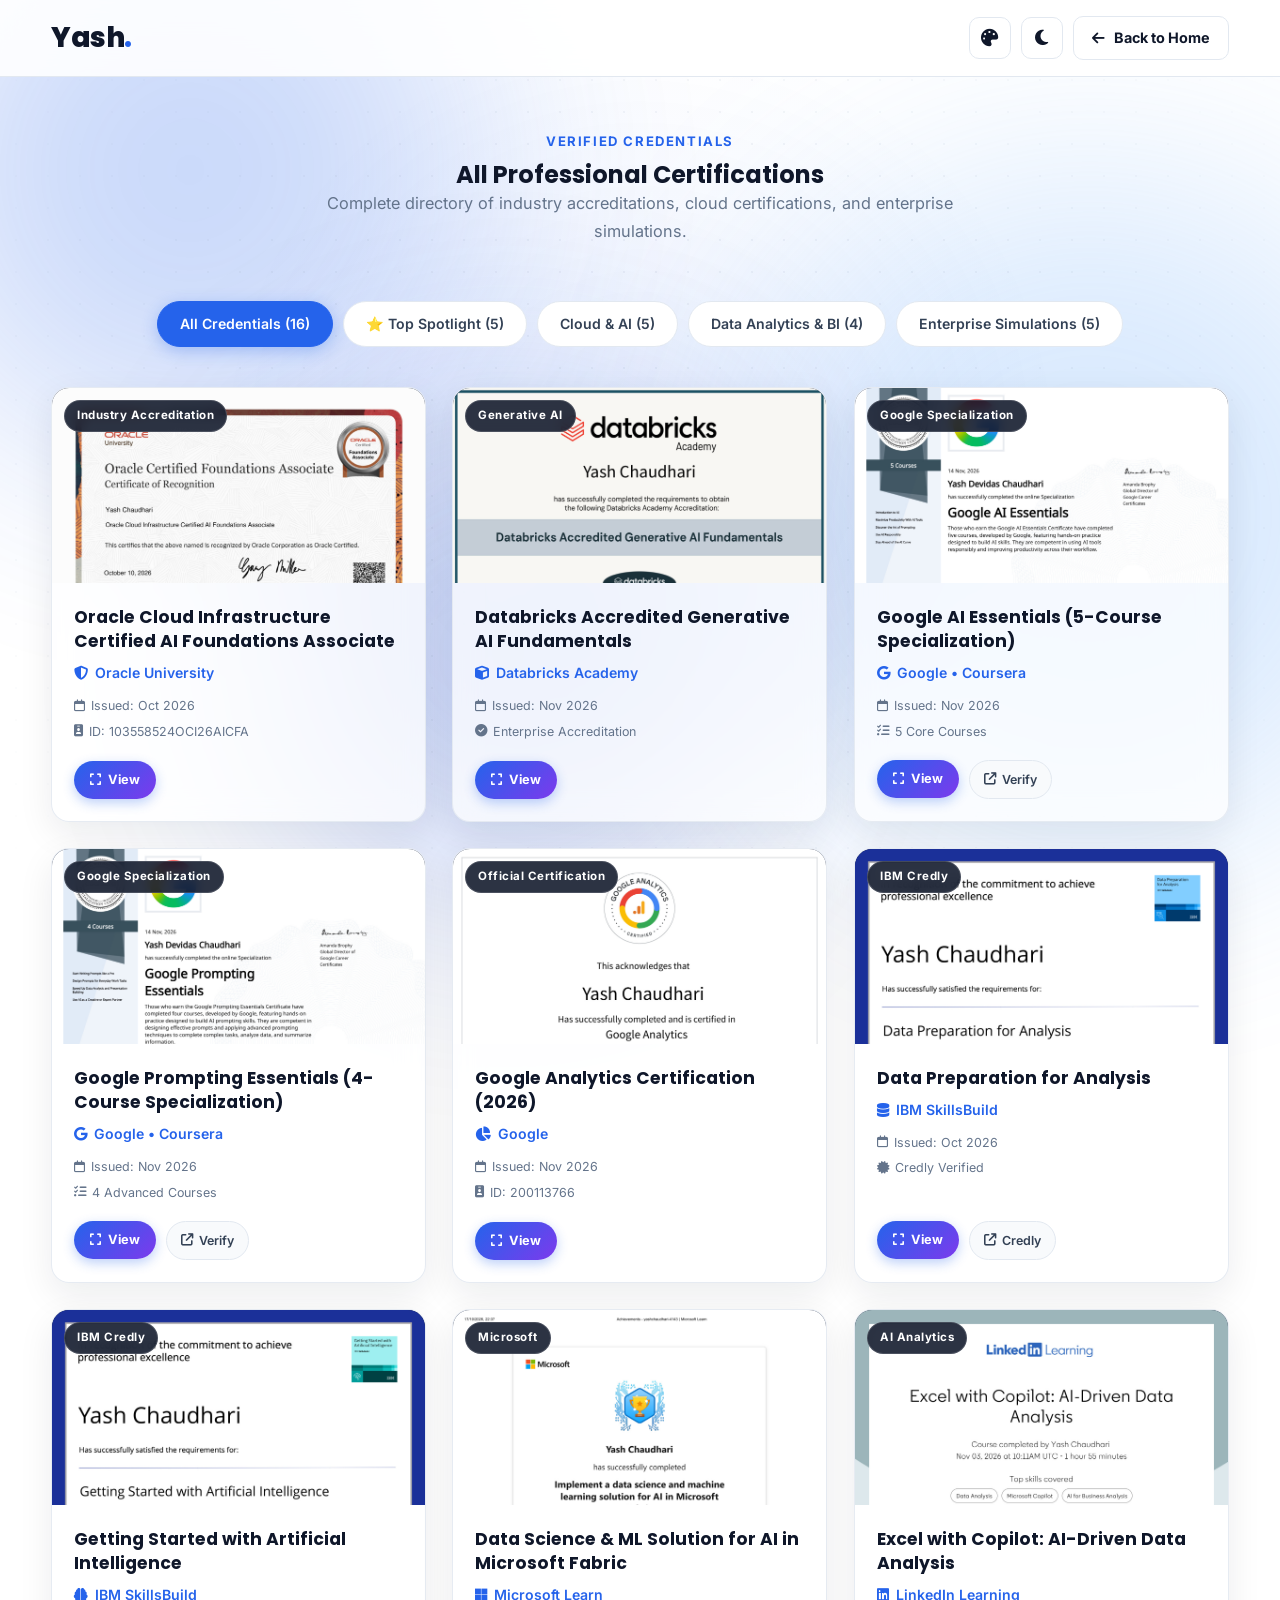
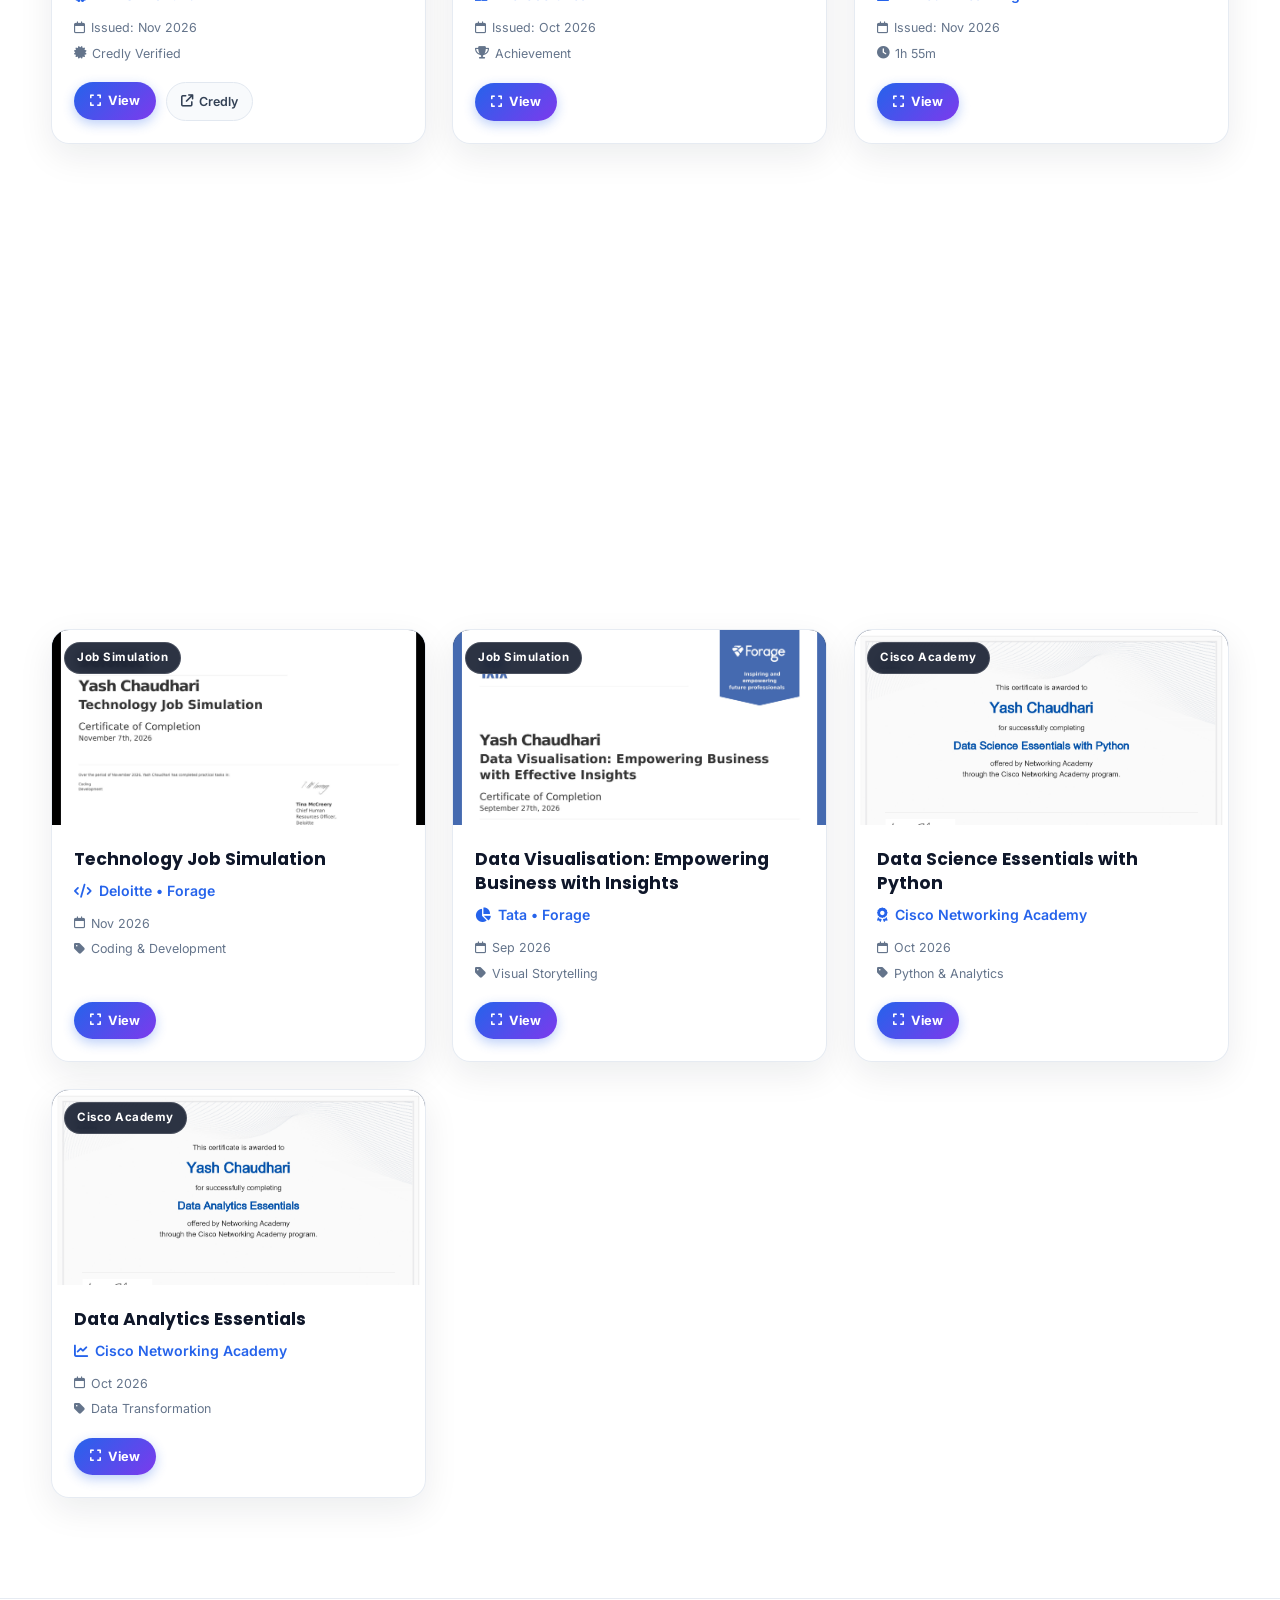
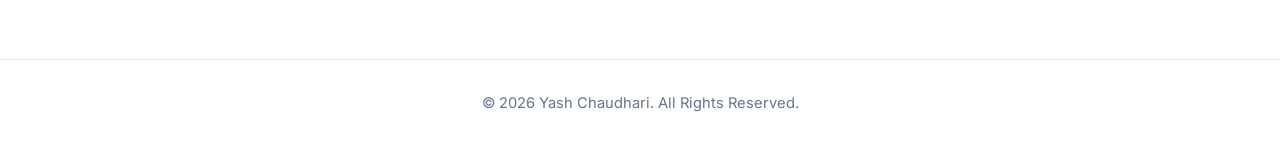
==== commit a3f33229: "Add ambient floating glow, tech grid background, glassmorphism cards, and interactive 3D tilt sheen" ====
--- a/pages/certificates.html
+++ b/pages/certificates.html
@@ -26,6 +26,13 @@
     <link rel="stylesheet" href="https://cdnjs.cloudflare.com/ajax/libs/font-awesome/6.5.2/css/all.min.css">
 </head>
 <body>
+
+<!-- Ambient Glowing Orbs & Tech Grid Background -->
+<div class="ambient-glow orb-1" aria-hidden="true"></div>
+<div class="ambient-glow orb-2" aria-hidden="true"></div>
+<div class="ambient-glow orb-3" aria-hidden="true"></div>
+<div class="bg-grid-pattern" aria-hidden="true"></div>
+<div class="cursor-spotlight" id="cursorSpotlight" aria-hidden="true"></div>
 
 <header class="header">
     <div class="container navbar">
--- a/css/style.css
+++ b/css/style.css
@@ -26,6 +26,13 @@
     --shadow-lg: 0 20px 45px rgba(15, 23, 42, 0.12);
     --radius: 18px;
     --radius-sm: 10px;
+
+    /* GLASSMORPHISM & TRANSLUCENT SURFACES */
+    --glass-bg: rgba(255, 255, 255, 0.72);
+    --glass-border: rgba(226, 232, 240, 0.85);
+    --glass-border-hover: rgba(37, 99, 235, 0.45);
+    --glass-blur: blur(14px);
+    --spotlight-color: rgba(37, 99, 235, 0.08);
 }
 
 /* ==========================================================================
@@ -109,6 +116,13 @@
     --border-hover: #3b507d;
     --shadow: 0 15px 40px rgba(0, 0, 0, 0.35);
     --shadow-lg: 0 25px 50px rgba(0, 0, 0, 0.5);
+
+    /* GLASSMORPHISM DARK OVERRIDES */
+    --glass-bg: rgba(18, 29, 56, 0.65);
+    --glass-border: rgba(255, 255, 255, 0.08);
+    --glass-border-hover: rgba(96, 165, 250, 0.45);
+    --glass-blur: blur(16px);
+    --spotlight-color: rgba(37, 99, 235, 0.16);
 }
 
 /* ==========================================================================
@@ -173,6 +187,102 @@
 
 .section-alt {
     background: var(--background-alt);
+    position: relative;
+}
+
+body.dark-theme .section-alt {
+    background: rgba(17, 29, 56, 0.45);
+}
+
+/* ==========================================================================
+   AMBIENT INTERACTIVE BACKGROUND & TECH GRID
+   ========================================================================== */
+
+.ambient-glow {
+    position: fixed;
+    border-radius: 50%;
+    filter: blur(120px);
+    pointer-events: none;
+    z-index: -2;
+    opacity: 0.24;
+    transition: background 0.6s ease;
+}
+
+body.dark-theme .ambient-glow {
+    opacity: 0.32;
+}
+
+.orb-1 {
+    width: 580px;
+    height: 580px;
+    top: -120px;
+    left: -100px;
+    background: var(--primary);
+    animation: float-orb-1 18s ease-in-out infinite alternate;
+}
+
+.orb-2 {
+    width: 680px;
+    height: 680px;
+    bottom: 5%;
+    right: -150px;
+    background: var(--primary-light);
+    animation: float-orb-2 22s ease-in-out infinite alternate;
+}
+
+.orb-3 {
+    width: 500px;
+    height: 500px;
+    top: 45%;
+    left: 20%;
+    background: var(--primary-dark);
+    animation: float-orb-3 16s ease-in-out infinite alternate;
+}
+
+@keyframes float-orb-1 {
+    0% { transform: translate(0, 0) scale(1); }
+    100% { transform: translate(110px, 90px) scale(1.15); }
+}
+
+@keyframes float-orb-2 {
+    0% { transform: translate(0, 0) scale(1); }
+    100% { transform: translate(-120px, -80px) scale(1.12); }
+}
+
+@keyframes float-orb-3 {
+    0% { transform: translate(0, 0) scale(1); }
+    100% { transform: translate(90px, -110px) scale(0.92); }
+}
+
+/* Modern High-Tech Grid Pattern */
+.bg-grid-pattern {
+    position: fixed;
+    inset: 0;
+    pointer-events: none;
+    z-index: -1;
+    background-image: radial-gradient(rgba(148, 163, 184, 0.16) 1.2px, transparent 1.2px);
+    background-size: 32px 32px;
+    mask-image: radial-gradient(ellipse at 50% 50%, black 50%, transparent 95%);
+    -webkit-mask-image: radial-gradient(ellipse at 50% 50%, black 50%, transparent 95%);
+    opacity: 0.65;
+}
+
+body.dark-theme .bg-grid-pattern {
+    background-image: radial-gradient(rgba(255, 255, 255, 0.09) 1.2px, transparent 1.2px);
+    opacity: 0.6;
+}
+
+/* Interactive Cursor Spotlight */
+.cursor-spotlight {
+    position: fixed;
+    top: 0;
+    left: 0;
+    width: 100vw;
+    height: 100vh;
+    pointer-events: none;
+    z-index: -1;
+    background: radial-gradient(650px circle at var(--mouse-x, 50vw) var(--mouse-y, 50vh), var(--spotlight-color), transparent 65%);
+    transition: opacity 0.3s ease;
 }
 
 /* ==========================================================================
@@ -542,12 +652,19 @@
     display: grid;
     grid-template-columns: repeat(4, 1fr);
     gap: 14px;
-    padding: 20px 22px;
-    background: var(--card);
-    border: 1px solid var(--border);
+    padding: 22px 24px;
+    background: var(--glass-bg);
+    backdrop-filter: var(--glass-blur);
+    -webkit-backdrop-filter: var(--glass-blur);
+    border: 1px solid var(--glass-border);
     border-radius: var(--radius);
     box-shadow: var(--shadow);
-    transition: all 0.3s ease;
+    transition: all 0.35s ease;
+}
+
+.hero-stats:hover {
+    border-color: var(--primary);
+    box-shadow: 0 16px 36px var(--primary-glow);
 }
 
 .stat-item {
@@ -693,18 +810,22 @@
 }
 
 .info-card {
-    background: var(--card);
-    border: 1px solid var(--border);
+    background: var(--glass-bg);
+    backdrop-filter: var(--glass-blur);
+    -webkit-backdrop-filter: var(--glass-blur);
+    border: 1px solid var(--glass-border);
     padding: 22px;
     border-radius: var(--radius);
     box-shadow: var(--shadow);
     transition: all 0.3s ease;
+    position: relative;
+    overflow: hidden;
 }
 
 .info-card:hover {
     transform: translateY(-5px);
     border-color: var(--primary);
-    box-shadow: 0 12px 30px var(--primary-glow);
+    box-shadow: 0 14px 32px var(--primary-glow);
 }
 
 .info-card i {
@@ -756,18 +877,22 @@
 }
 
 .comp-card {
-    background: var(--card);
-    border: 1px solid var(--border);
+    background: var(--glass-bg);
+    backdrop-filter: var(--glass-blur);
+    -webkit-backdrop-filter: var(--glass-blur);
+    border: 1px solid var(--glass-border);
     border-radius: var(--radius);
     padding: 24px;
     box-shadow: var(--shadow);
     transition: all 0.3s ease;
+    position: relative;
+    overflow: hidden;
 }
 
 .comp-card:hover {
     transform: translateY(-5px);
     border-color: var(--primary);
-    box-shadow: 0 12px 28px var(--primary-glow);
+    box-shadow: 0 14px 30px var(--primary-glow);
 }
 
 .comp-icon {
@@ -806,17 +931,21 @@
 
 .skill-card {
     padding: 30px;
-    background: var(--card);
-    border: 1px solid var(--border);
+    background: var(--glass-bg);
+    backdrop-filter: var(--glass-blur);
+    -webkit-backdrop-filter: var(--glass-blur);
+    border: 1px solid var(--glass-border);
     border-radius: var(--radius);
     box-shadow: var(--shadow);
     transition: all 0.3s ease;
+    position: relative;
+    overflow: hidden;
 }
 
 .skill-card:hover {
     transform: translateY(-6px);
     border-color: var(--primary);
-    box-shadow: 0 12px 30px var(--primary-glow);
+    box-shadow: 0 16px 36px var(--primary-glow);
 }
 
 .skill-card > i {
@@ -861,8 +990,10 @@
 }
 
 .toolkit-panel {
-    background: var(--card);
-    border: 1px solid var(--border);
+    background: var(--glass-bg);
+    backdrop-filter: var(--glass-blur);
+    -webkit-backdrop-filter: var(--glass-blur);
+    border: 1px solid var(--glass-border);
     border-radius: var(--radius);
     padding: 36px;
     box-shadow: var(--shadow);
@@ -1108,20 +1239,25 @@
 }
 
 .project-card {
-    background: var(--card);
-    border: 1px solid var(--border);
+    background: var(--glass-bg);
+    backdrop-filter: var(--glass-blur);
+    -webkit-backdrop-filter: var(--glass-blur);
+    border: 1px solid var(--glass-border);
     border-radius: var(--radius);
     overflow: hidden;
     display: flex;
     flex-direction: column;
     box-shadow: var(--shadow);
-    transition: all 0.3s ease;
+    transition: transform 0.35s cubic-bezier(0.16, 1, 0.3, 1),
+                border-color 0.35s ease,
+                box-shadow 0.35s ease;
+    position: relative;
 }
 
 .project-card:hover {
-    transform: translateY(-6px);
-    border-color: var(--primary);
-    box-shadow: 0 16px 40px var(--primary-glow);
+    transform: translateY(-7px);
+    border-color: var(--primary);
+    box-shadow: 0 18px 45px var(--primary-glow);
 }
 
 .project-image {
@@ -1291,20 +1427,25 @@
 }
 
 .certificate-card {
-    background: var(--card);
-    border: 1px solid var(--border);
+    background: var(--glass-bg);
+    backdrop-filter: var(--glass-blur);
+    -webkit-backdrop-filter: var(--glass-blur);
+    border: 1px solid var(--glass-border);
     border-radius: var(--radius);
     overflow: hidden;
     display: flex;
     flex-direction: column;
     box-shadow: var(--shadow);
-    transition: all 0.3s ease;
+    transition: transform 0.35s cubic-bezier(0.16, 1, 0.3, 1),
+                border-color 0.35s ease,
+                box-shadow 0.35s ease;
+    position: relative;
 }
 
 .certificate-card:hover {
-    transform: translateY(-6px);
-    border-color: var(--primary);
-    box-shadow: 0 16px 36px var(--primary-glow);
+    transform: translateY(-7px);
+    border-color: var(--primary);
+    box-shadow: 0 18px 42px var(--primary-glow);
 }
 
 .cert-thumb-wrapper {
@@ -1453,8 +1594,10 @@
    ========================================================================== */
 
 .education-card {
-    background: var(--card);
-    border: 1px solid var(--border);
+    background: var(--glass-bg);
+    backdrop-filter: var(--glass-blur);
+    -webkit-backdrop-filter: var(--glass-blur);
+    border: 1px solid var(--glass-border);
     border-radius: var(--radius);
     padding: 34px;
     display: flex;
@@ -1462,6 +1605,8 @@
     gap: 26px;
     box-shadow: var(--shadow);
     transition: all 0.3s ease;
+    position: relative;
+    overflow: hidden;
 }
 
 .education-card:hover {
@@ -1574,8 +1719,10 @@
     align-items: center;
     gap: 16px;
     padding: 16px 20px;
-    background: var(--card);
-    border: 1px solid var(--border);
+    background: var(--glass-bg);
+    backdrop-filter: var(--glass-blur);
+    -webkit-backdrop-filter: var(--glass-blur);
+    border: 1px solid var(--glass-border);
     border-radius: 14px;
     transition: all 0.25s ease;
 }
@@ -1629,8 +1776,10 @@
 
 /* Form Styles */
 #contactForm {
-    background: var(--card);
-    border: 1px solid var(--border);
+    background: var(--glass-bg);
+    backdrop-filter: var(--glass-blur);
+    -webkit-backdrop-filter: var(--glass-blur);
+    border: 1px solid var(--glass-border);
     border-radius: var(--radius);
     padding: 34px;
     box-shadow: var(--shadow);
@@ -1668,12 +1817,61 @@
 }
 
 /* ==========================================================================
+   CARD SPECULAR SHEEN & GLASS REFLECTION
+   ========================================================================== */
+
+.project-card::after,
+.certificate-card::after,
+.info-card::after,
+.comp-card::after,
+.skill-card::after,
+.education-card::after {
+    content: "";
+    position: absolute;
+    inset: 0;
+    border-radius: inherit;
+    background: radial-gradient(
+        420px circle at var(--card-mouse-x, -500px) var(--card-mouse-y, -500px),
+        rgba(255, 255, 255, 0.16),
+        transparent 65%
+    );
+    pointer-events: none;
+    opacity: 0;
+    transition: opacity 0.3s ease;
+    z-index: 2;
+}
+
+body.dark-theme .project-card::after,
+body.dark-theme .certificate-card::after,
+body.dark-theme .info-card::after,
+body.dark-theme .comp-card::after,
+body.dark-theme .skill-card::after,
+body.dark-theme .education-card::after {
+    background: radial-gradient(
+        420px circle at var(--card-mouse-x, -500px) var(--card-mouse-y, -500px),
+        rgba(255, 255, 255, 0.08),
+        transparent 65%
+    );
+}
+
+.project-card:hover::after,
+.certificate-card:hover::after,
+.info-card:hover::after,
+.comp-card:hover::after,
+.skill-card:hover::after,
+.education-card:hover::after {
+    opacity: 1;
+}
+
+/* ==========================================================================
    FOOTER
    ========================================================================== */
 
 .footer {
-    background: var(--card);
-    border-top: 1px solid var(--border);
+    background: var(--glass-bg);
+    backdrop-filter: var(--glass-blur);
+    -webkit-backdrop-filter: var(--glass-blur);
+    border-top: 1px solid var(--glass-border);
     padding: 60px 0 30px;
 }
 
--- a/css/responsive.css
+++ b/css/responsive.css
@@ -204,6 +204,26 @@
         justify-content: center;
         font-size: 0.85rem;
     }
+
+    .orb-1 {
+        width: 320px;
+        height: 320px;
+        filter: blur(80px);
+    }
+
+    .orb-2 {
+        width: 340px;
+        height: 340px;
+        filter: blur(80px);
+    }
+
+    .orb-3 {
+        display: none;
+    }
+
+    .cursor-spotlight {
+        display: none;
+    }
 }
 
 /* VERY SMALL PHONES (Max Width: 400px) */
